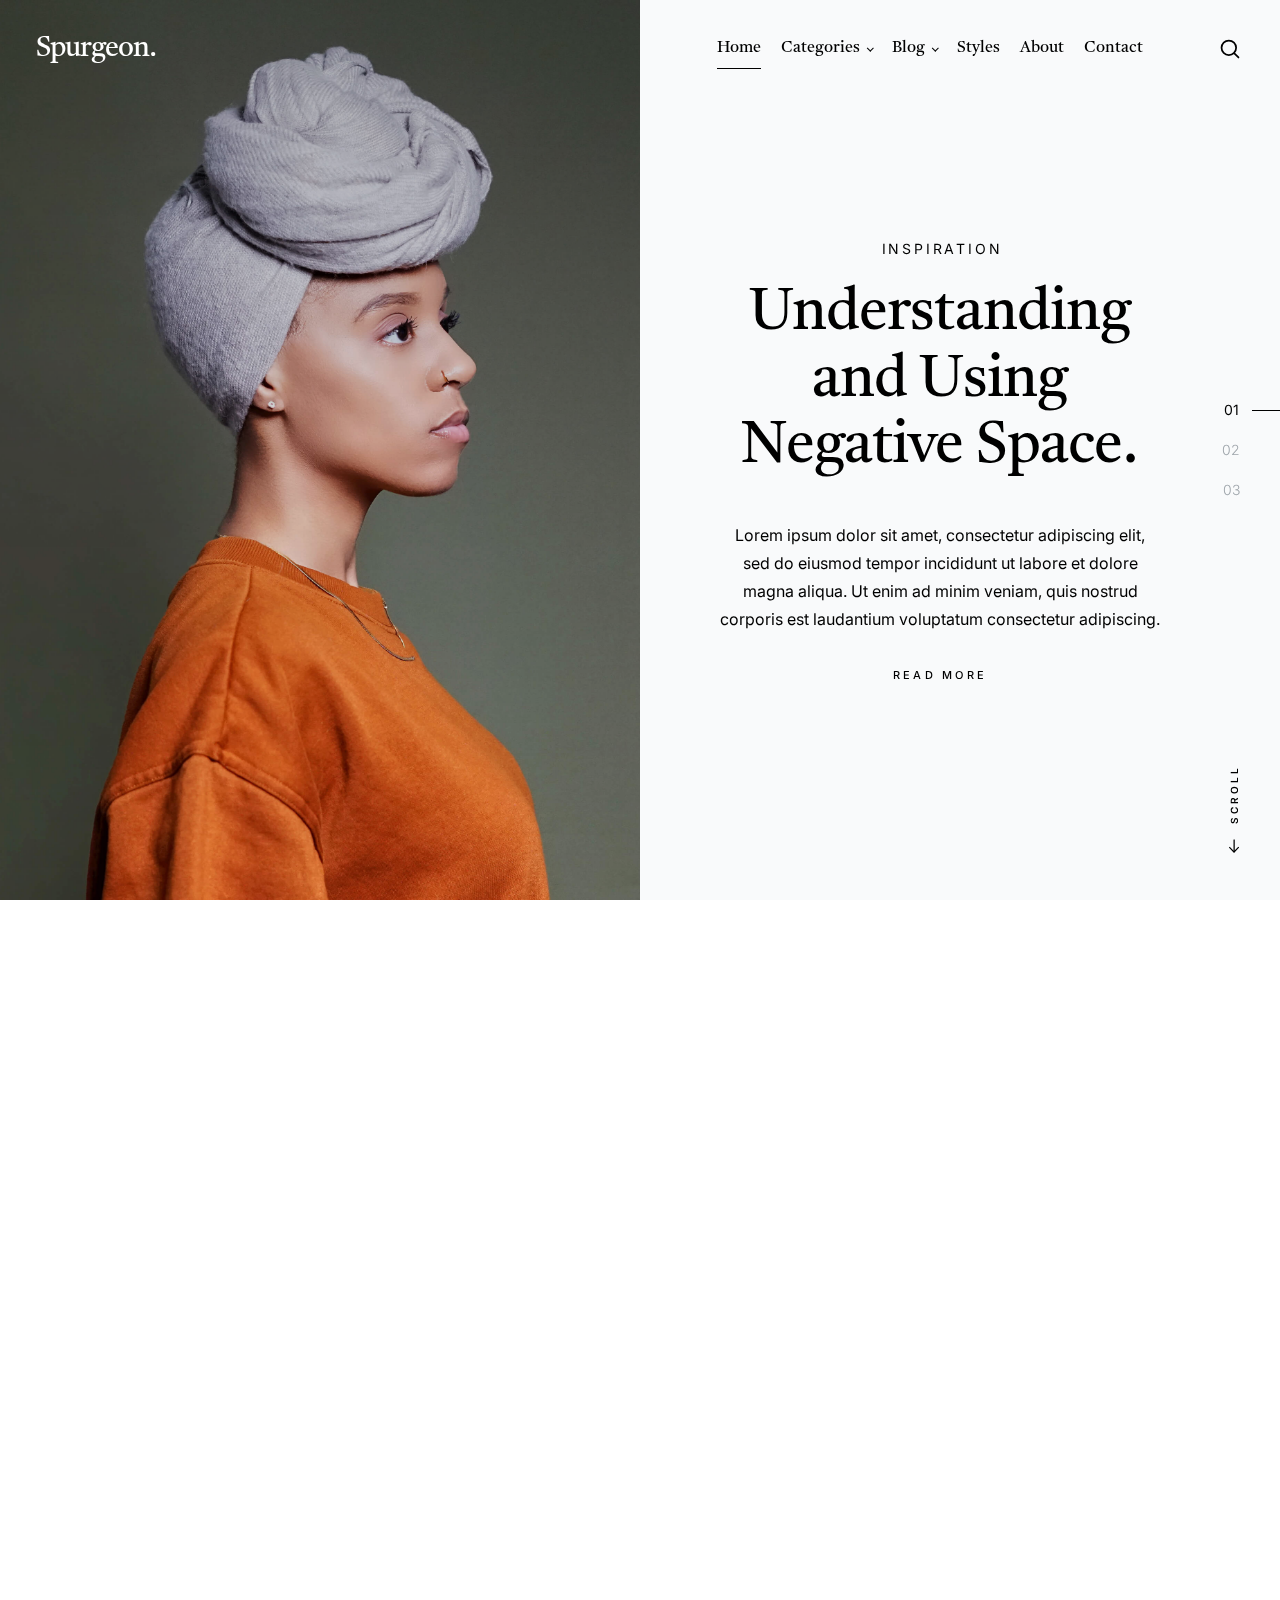
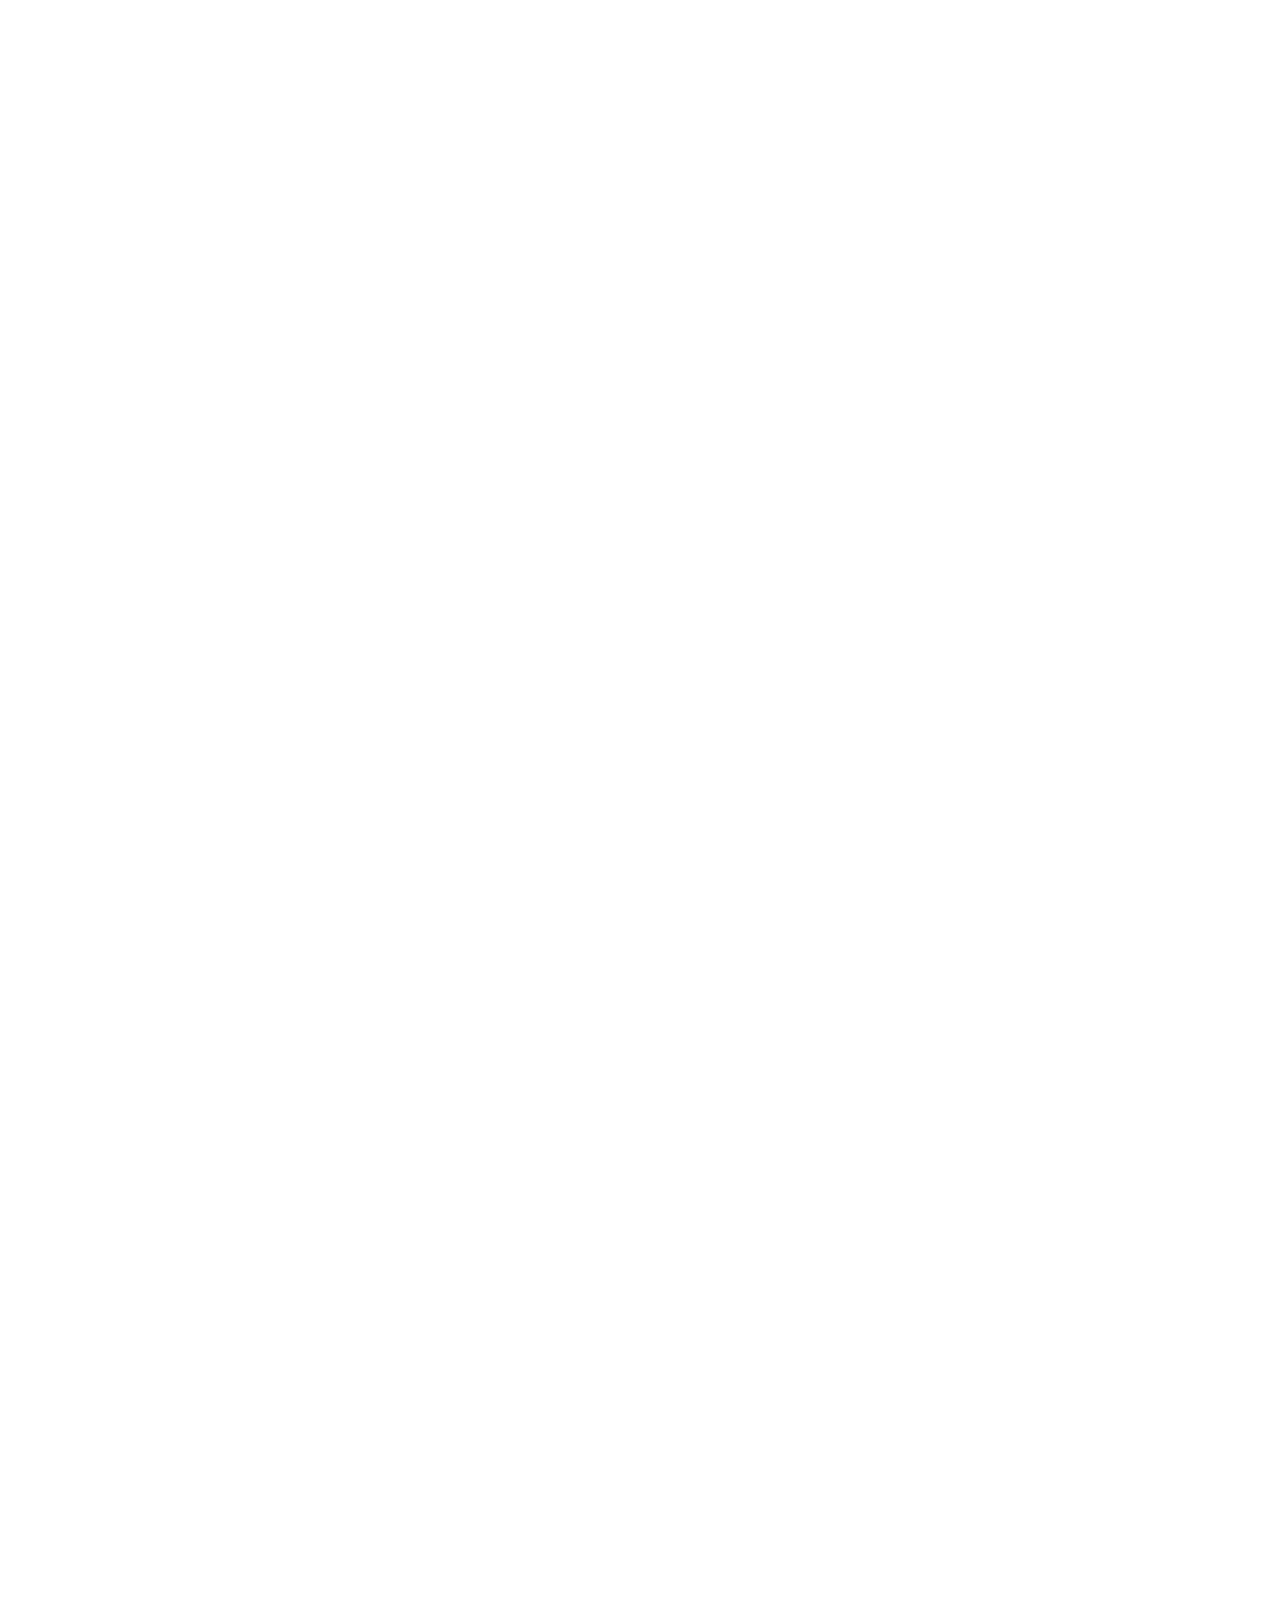
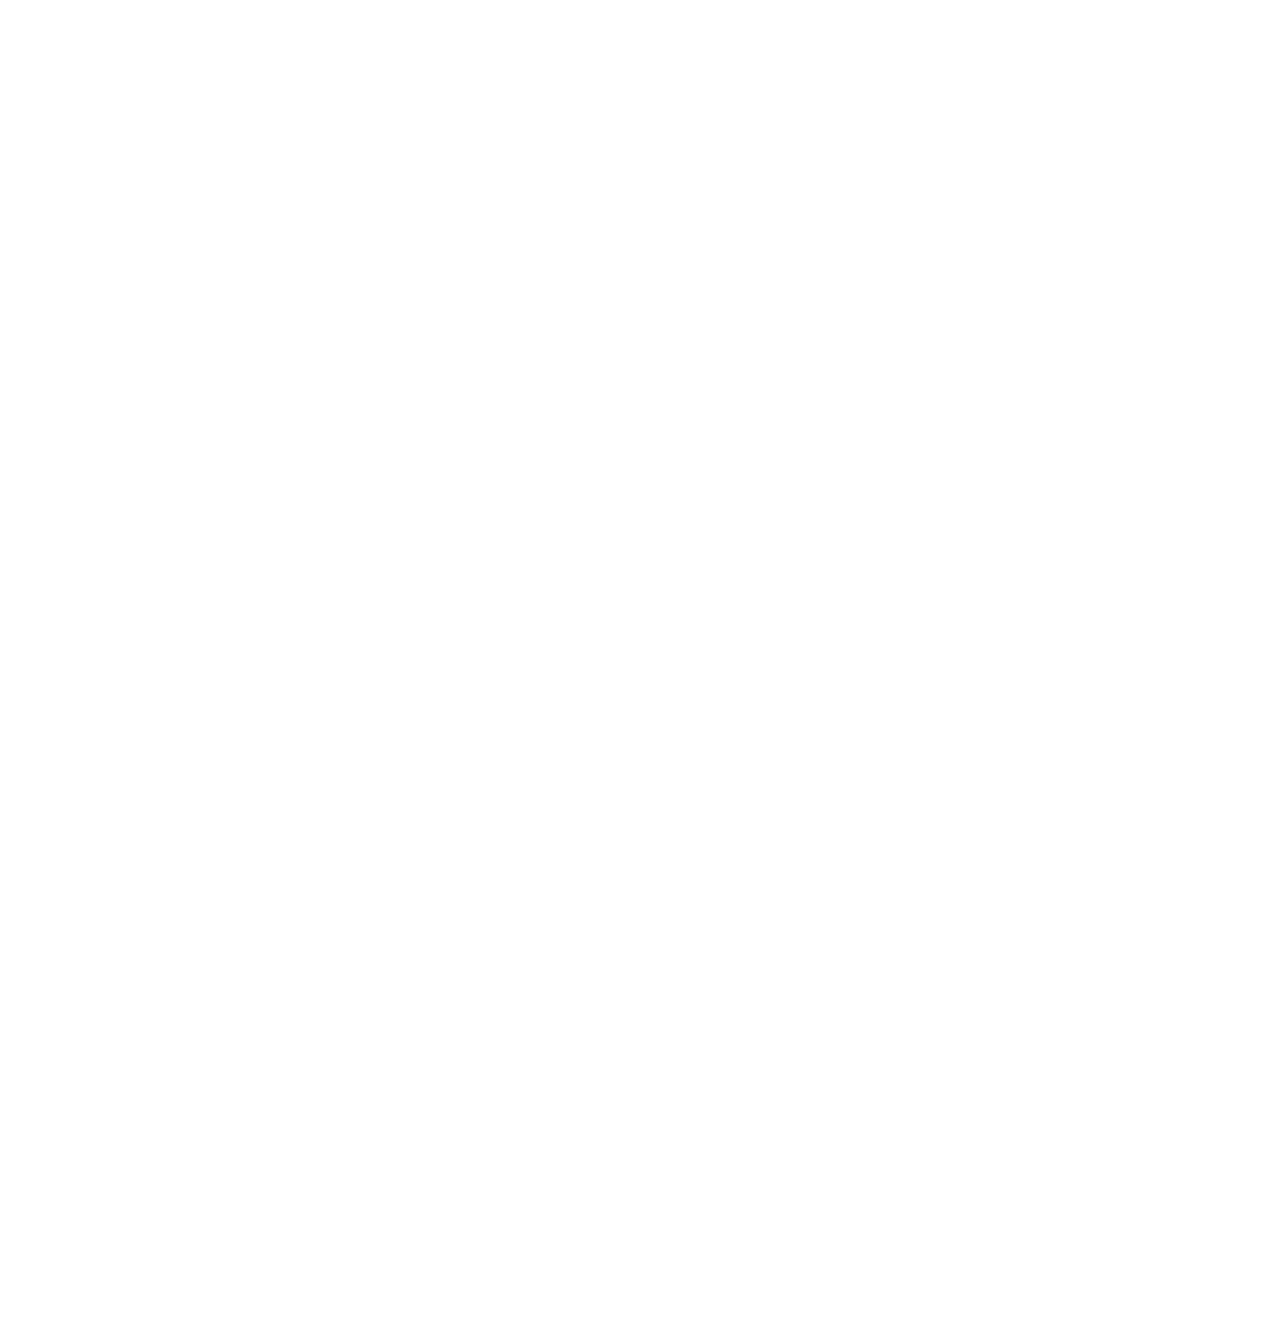
==== index.html @ 74d41854 "Add files via upload" ====
<!DOCTYPE html>
<html lang="en" class="no-js" >
<head>

    <!--- basic page needs
    ================================================== -->
    <meta charset="utf-8">
    <meta name="viewport" content="width=device-width, initial-scale=1">
    <title>Spurgeon</title>

    <script>
        document.documentElement.classList.remove('no-js');
        document.documentElement.classList.add('js');
    </script>

    <!-- CSS
    ================================================== -->
    <link rel="stylesheet" href="css/vendor.css">
    <link rel="stylesheet" href="css/styles.css">

    <!-- favicons
    ================================================== -->
    <link rel="apple-touch-icon" sizes="180x180" href="apple-touch-icon.png">
    <link rel="icon" type="image/png" sizes="32x32" href="favicon-32x32.png">
    <link rel="icon" type="image/png" sizes="16x16" href="favicon-16x16.png">
    <link rel="manifest" href="site.webmanifest">

</head>


<body id="top">


    <!-- preloader
    ================================================== -->
    <div id="preloader">
        <div id="loader" class="dots-fade">
            <div></div>
            <div></div>
            <div></div>
        </div>
    </div>


    <!-- page wrap
    ================================================== -->
    <div id="page" class="s-pagewrap ss-home">


        <!-- # site header 
        ================================================== -->
        <header id="masthead" class="s-header">

            <div class="s-header__branding">
                <p class="site-title">
                    <a href="index.html" rel="home">Spurgeon.</a>
                </p>
            </div>

            <div class="row s-header__navigation">

                <nav class="s-header__nav-wrap">
    
                    <h3 class="s-header__nav-heading">Navigate to</h3>
    
                    <ul class="s-header__nav">
                        <li class="current-menu-item"><a href="index.html" title="">Home</a></li>
                        <li class="has-children">
                            <a href="#0" title="" class="">Categories</a>
                            <ul class="sub-menu">
                                <li><a href="category.html">Design</a></li>
                                <li><a href="category.html">Lifestyle</a></li>
                                <li><a href="category.html">Inspiration</a></li>
                                <li><a href="category.html">Work</a></li>
                                <li><a href="category.html">Health</a></li>
                                <li><a href="category.html">Photography</a></li>
                            </ul>
                        </li>
                        <li class="has-children">
                            <a href="#0" title="" class="">Blog</a>
                            <ul class="sub-menu">
                                <li><a href="single-standard.html">Standard Post</a></li>
                                <li><a href="single-video.html">Video Post</a></li>
                                <li><a href="single-audio.html">Audio Post</a></li>
                            </ul>
                        </li>
                        <li><a href="styles.html" title="">Styles</a></li>
                        <li><a href="about.html" title="">About</a></li>
                        <li><a href="contact.html" title="">Contact</a></li>
                    </ul> <!-- end s-header__nav -->

                </nav> <!-- end s-header__nav-wrap -->
    
            </div> <!-- end s-header__navigation -->

            <div class="s-header__search">

                <div class="s-header__search-inner">
                    <div class="row">
    
                        <form role="search" method="get" class="s-header__search-form" action="#">
                            <label>
                                <span class="u-screen-reader-text">Search for:</span>
                                <input type="search" class="s-header__search-field" placeholder="Search for..." value="" name="s" title="Search for:" autocomplete="off">
                            </label>
                            <input type="submit" class="s-header__search-submit" value="Search"> 
                        </form>
    
                        <a href="#0" title="Close Search" class="s-header__search-close">Close</a>
    
                    </div> <!-- end row -->
                </div> <!-- s-header__search-inner -->
    
            </div> <!-- end s-header__search -->

            <a class="s-header__menu-toggle" href="#0"><span>Menu</span></a>
            <a class="s-header__search-trigger" href="#">
                <svg width="24" height="24" fill="none" viewBox="0 0 24 24">
                    <path stroke="currentColor" stroke-linecap="round" stroke-linejoin="round" stroke-width="1.5" d="M19.25 19.25L15.5 15.5M4.75 11C4.75 7.54822 7.54822 4.75 11 4.75C14.4518 4.75 17.25 7.54822 17.25 11C17.25 14.4518 14.4518 17.25 11 17.25C7.54822 17.25 4.75 14.4518 4.75 11Z"></path>
                </svg>
            </a>

        </header> <!-- end s-header -->


        <!-- # site-content
        ================================================== -->
        <section id="content" class="s-content">


            <!-- hero -->
            <div class="hero">

                <div class="hero__slider swiper-container">

                    <div class="swiper-wrapper">
                        <article class="hero__slide swiper-slide">
                            <div class="hero__entry-image" style="background-image: url('images/thumbs/featured/featured-01_2000.jpg');"></div>
                            <div class="hero__entry-text">
                                <div class="hero__entry-text-inner">
                                    <div class="hero__entry-meta">
                                        <span class="cat-links">
                                            <a href="category.html">Inspiration</a>
                                        </span>
                                    </div>
                                    <h2 class="hero__entry-title">
                                        <a href="single-standard.html">
                                            Understanding and Using Negative Space.
                                        </a>
                                    </h2>
                                    <p class="hero__entry-desc">
                                    Lorem ipsum dolor sit amet, consectetur adipiscing elit, sed do eiusmod tempor 
                                    incididunt ut labore et dolore magna aliqua. Ut enim ad minim veniam, quis 
                                    nostrud corporis est laudantium voluptatum consectetur adipiscing. 
                                    </p>
                                    <a class="hero__more-link" href="single-standard.html">Read More</a>
                                </div>
                            </div>
                        </article>
                        <article class="hero__slide swiper-slide">
                            <div class="hero__entry-image" style="background-image: url('images/thumbs/featured/featured-02_2000.jpg');"></div>
                            <div class="hero__entry-text">
                                <div class="hero__entry-text-inner">
                                    <div class="hero__entry-meta">
                                        <span class="cat-links">
                                            <a href="category.html">Health</a>
                                        </span>
                                    </div>
                                    <h2 class="hero__entry-title">
                                        <a href="single-standard.html">
                                            10 Reasons Why Being in Nature Is Good For You.
                                        </a>
                                    </h2>
                                    <p class="hero__entry-desc">
                                    Voluptas harum sequi rerum quasi quisquam. Est tenetur ut doloribus in aliquid animi nostrum. Tempora 
                                    quibusdam ad nulla. Quis autem possimus dolores est est fugiat saepe vel aut. Earum consequatur.
                                    </p>
                                    <a class="hero__more-link" href="single-standard.html">Read More</a>
                                </div>
                            </div>
                        </article>
                        <article class="hero__slide swiper-slide">
                            <div class="hero__entry-image" style="background-image: url('images/thumbs/featured/featured-03_2000.jpg');"></div>
                            <div class="hero__entry-text">
                                <div class="hero__entry-text-inner">
                                    <div class="hero__entry-meta">
                                        <span class="cat-links">
                                            <a href="category.html">Lifestyle</a>
                                        </span>
                                    </div>
                                    <h2 class="hero__entry-title">
                                        <a href="single-standard.html">
                                            Six Relaxation Techniques to Reduce Stress.
                                        </a>
                                    </h2>
                                    <p class="hero__entry-desc">
                                    Quasi consequatur quia excepturi ullam velit. Repellat velit vel occaecati neque perspiciatis quibusdam nulla. 
                                    Unde et earum. Nostrum nulla optio debitis odio modi. Quis autem possimus dolores est est fugiat saepe vel aut.
                                    </p>
                                    <a class="hero__more-link" href="single-standard.html">Read More</a>
                                </div>
                            </div>
                        </article>
                    </div> <!-- swiper-wrapper -->

                    <div class="swiper-pagination"></div>
    
                </div> <!-- end hero slider -->

                <a href="#bricks" class="hero__scroll-down smoothscroll">
                    <svg width="24" height="24" fill="none" viewBox="0 0 24 24">
                        <path stroke="currentColor" stroke-linecap="round" stroke-linejoin="round" stroke-width="1.5" d="M10.25 6.75L4.75 12L10.25 17.25"></path>
                        <path stroke="currentColor" stroke-linecap="round" stroke-linejoin="round" stroke-width="1.5" d="M19.25 12H5"></path>
                    </svg>
                    <span>Scroll</span>
                </a>

            </div> <!-- end hero -->


            <!--  masonry -->
            <div id="bricks" class="bricks">

                <div class="masonry">

                    <div class="bricks-wrapper" data-animate-block>

                        <div class="grid-sizer"></div>

                        <article class="brick entry" data-animate-el>
        
                            <div class="entry__thumb">
                                <a href="single-standard.html" class="thumb-link">
                                    <img src="images/thumbs/masonry/statue-600.jpg" 
                                        srcset="images/thumbs/masonry/statue-600.jpg 1x, images/thumbs/masonry/statue-1200.jpg 2x" alt="">
                                </a>
                            </div> <!-- end entry__thumb -->
        
                            <div class="entry__text">
                                <div class="entry__header">
                                    <div class="entry__meta">
                                        <span class="cat-links">
                                            <a href="#">Design</a>
                                        </span>
                                        <span class="byline">
                                            By:
                                            <a href="#0">Naruto Uzumaki</a>
                                        </span>
                                    </div>
                                    <h1 class="entry__title"><a href="single-standard.html">Just a Normal Simple Blog Post.</a></h1>
                                 </div>
                                <div class="entry__excerpt">
                                    <p>
                                    Lorem ipsum Sed eiusmod esse aliqua sed incididunt aliqua incididunt mollit id et sit proident dolor nulla 
                                    sed commodo est ad minim elit reprehenderit nisi officia aute incididunt velit sint in aliqua cillum in.
                                    </p>
                                </div>
                                <a class="entry__more-link" href="#0">Read More</a>
                            </div> <!-- end entry__text -->
                        
                        </article> <!-- end article -->

                        <article class="brick entry" data-animate-el>
        
                            <div class="entry__thumb">
                                <a href="single-standard.html" class="thumb-link">
                                    <img src="images/thumbs/masonry/beetle-600.jpg" 
                                        srcset="images/thumbs/masonry/beetle-600.jpg 1x, images/thumbs/masonry/beetle-1200.jpg 2x" alt="">
                                </a>
                            </div> <!-- end entry__thumb -->
        
                            <div class="entry__text">
                                <div class="entry__header">
                                    <div class="entry__meta">
                                        <span class="cat-links">
                                            <a href="#">Lifestyle</a>
                                        </span>
                                        <span class="post-date">
                                            By:
                                            <a href="#0">Sasuke Uchiha</a>
                                        </span>
                                    </div>
                                    <h1 class="entry__title"><a href="single-standard.html">Throwback To The Good Old Days.</a></h1>
                                </div>
                                <div class="entry__excerpt">
                                    <p>
                                    Ipsam odio corrupti et dolores odit aliquid quo. Dolore consectetur a sit modi quam debitis non omnis. Enim ullam 
                                    voluptatem ipsum soluta sed debitis nihil quasi. Et et et sit. Lorem ipsum Sed eiusmod esse aliqua sed incididunt.
                                    </p>
                                </div>
                                <a class="entry__more-link" href="#0">Read More</a>
                            </div> <!-- end entry__text -->
                        
                        </article> <!-- end article -->

                        <article class="brick entry" data-animate-el>
            
                            <div class="entry__thumb">
                                <a href="single-standard.html" class="thumb-link">
                                    <img src="images/thumbs/masonry/grayscale-600.jpg" 
                                        srcset="images/thumbs/masonry/grayscale-600.jpg 1x, images/thumbs/masonry/grayscale-1200.jpg 2x" alt="">
                                </a>
                            </div> <!-- end entry__thumb -->
            
                            <div class="entry__text">
                                <div class="entry__header">
                                    <div class="entry__meta">
                                        <span class="cat-links">
                                            <a href="#">Design</a>
                                        </span>
                                        <span class="byline">
                                            By:
                                            <a href="#0">Naruto Uzumaki</a>
                                        </span>
                                    </div>
                                    <h1 class="entry__title"><a href="single-standard.html">5  Grayscale Coloring Techniques.</a></h1>
                                </div>
                                <div class="entry__excerpt">
                                    <p>
                                    Quo saepe magni magnam expedita nobis. Rerum assumenda necessitatibus tempora dolorem. Harum animi tempora odio natus et 
                                    et perferendis possimus. Aut quo mollitia libero molestiae aut molestiae voluptate tempore. Eius voluptatem eligendi .
                                    </p>
                                </div>
                                <a class="entry__more-link" href="#0">Read More</a>
                            </div> <!-- end entry__text -->
                            
                        </article> <!-- end article -->

                        <article class="brick entry" data-animate-el>
            
                            <div class="entry__thumb">
                                <a href="single-standard.html" class="thumb-link">
                                    <img src="images/thumbs/masonry/woodcraft-600.jpg" 
                                        srcset="images/thumbs/masonry/woodcraft-600.jpg 1x, images/thumbs/masonry/woodcraft-1200.jpg 2x" alt="">
                                </a>
                            </div> <!-- end entry__thumb -->
            
                            <div class="entry__text">
                                <div class="entry__header">
                                    <div class="entry__meta">
                                        <span class="cat-links">
                                            <a href="#">Lifestyle</a>
                                        </span>
                                        <span class="byline">
                                            By:
                                            <a href="#0">Shikamaru Nara</a>
                                        </span>
                                    </div>
                                    <h1 class="entry__title"><a href="single-standard.html">What Minimalism Really Looks Like.</a></h1>
                                 </div>
                                <div class="entry__excerpt">
                                    <p>
                                    Lorem ipsum Sed eiusmod esse aliqua sed incididunt aliqua incididunt mollit id et sit proident dolor nulla sed commodo 
                                    est ad minim elit reprehenderit nisi officia aute incididunt velit sint in aliqua cillum in consequat consequat.
                                    </p>
                                </div>
                                <a class="entry__more-link" href="#0">Read More</a>
                            </div> <!-- end entry__text -->
            
                        </article> <!-- end entry -->
        
                        <article class="brick entry" data-animate-el>
        
                            <div class="entry__thumb">
                                <a href="single-standard.html" class="thumb-link">
                                    <img src="images/thumbs/masonry/tulips-600.jpg" 
                                        srcset="images/thumbs/masonry/tulips-600.jpg 1x, images/thumbs/masonry/tulips-1200.jpg 2x" alt="">
                                </a>
                            </div>  <!-- end entry__thumb -->
        
                            <div class="entry__text">
                                <div class="entry__header">
                                    <div class="entry__meta">
                                        <span class="cat-links">
                                            <a href="#">Health</a>
                                        </span>
                                        <span class="byline">
                                            By:
                                            <a href="#0">Kakashi Hatake</a>
                                        </span>
                                    </div>
                                    <h1 class="entry__title"><a href="single-standard.html">10 Interesting Facts About Caffeine.</a></h1>
                                </div>
                                <div class="entry__excerpt">
                                    <p>
                                    Consequatur amet voluptatem aliquid fuga. Consequatur tempora eos earum deleniti repellendus ducimus. Qui ipsum voluptas 
                                    sed et ad dignissimos explicabo maxime dolor. Rerum quia et. Suscipit similique et. Atque tenetur provident. Excepturi 
                                    autem unde.
                                    </p>
                                </div>
                                <a class="entry__more-link" href="#0">Read More</a>
                            </div> <!-- end entry__text -->
                        
                        </article> <!-- end article -->

                        

                        <article class="brick entry" data-animate-el>
        
                            <div class="entry__thumb">
                                <a href="single-standard.html" class="thumb-link">
                                    <img src="images/thumbs/masonry/red-and-blue-600.jpg" 
                                        srcset="images/thumbs/masonry/red-and-blue-600.jpg 1x, images/thumbs/masonry/red-and-blue-1200.jpg 2x" alt="">
                                </a>
                            </div> <!-- end entry__thumb -->
        
                            <div class="entry__text">
                                <div class="entry__header">
                                    <div class="entry__meta">
                                        <span class="cat-links">
                                            <a href="#">Work</a> 
                                            <a href="#">Design</a>
                                        </span>
                                        <span class="byline">
                                            By:
                                            <a href="#0">Shikamaru Nara</a>
                                        </span>
                                    </div>
                                    <h1 class="entry__title"><a href="single-standard.html">Red and Blue Photo Effects.</a></h1>
                                </div>
                                <div class="entry__excerpt">
                                    <p>
                                    Lorem ipsum Sed eiusmod esse aliqua sed incididunt aliqua incididunt mollit id et sit proident dolor nulla sed commodo 
                                    est ad minim elit reprehenderit nisi officia aute incididunt velit sint in aliqua cillum in consequat consequat in
                                    culpa in anim.
                                    </p>
                                </div>
                                <a class="entry__more-link" href="#0">Read More</a>
                            </div> <!-- end entry__text -->
                        
                        </article> <!-- end article -->
        
                        <article class="brick entry" data-animate-el>
                
                            <div class="entry__thumb">
                                <a href="single-standard.html" class="thumb-link">
                                    <img src="images/thumbs/masonry/white-lamp-600.jpg" 
                                        srcset="images/thumbs/masonry/white-lamp-600.jpg 1x, images/thumbs/masonry/white-lamp-1200.jpg 2x" alt="">
                                </a>
                            </div> <!-- end entry__thumb -->
                
                            <div class="entry__text">
                                <div class="entry__header">
                                    <div class="entry__meta">
                                        <span class="cat-links">
                                            <a href="#">Lifestyle</a>
                                            <a href="#">Work</a>
                                        </span>
                                        <span class="byline">
                                            By:
                                            <a href="#0">Naruto Uzumaki</a>
                                        </span>
                                    </div>
                                    <h1 class="entry__title"><a href="single-standard.html">10 Practical Ways to Be Minimalist.</a></h1>
                                </div>
                                <div class="entry__excerpt">
                                    <p>
                                    Ratione qui voluptas reprehenderit facilis soluta ut nam. Distinctio cum excepturi et. Aperiam blanditiis voluptatem.
                                    A esse sunt nesciunt voluptate. Architecto voluptas id rerum placeat nostrum et optio. Placeat occaecati voluptas.
                                    </p>
                                </div>
                                <a class="entry__more-link" href="#0">Read More</a>
                            </div> <!-- end entry__text -->
                                
                        </article> <!-- end article -->
        
                        <article class="brick entry" data-animate-el>
        
                            <div class="entry__thumb">
                                <a href="single-standard.html" class="thumb-link">
                                    <img src="images/thumbs/masonry/books-600.jpg" 
                                        srcset="images/thumbs/masonry/books-600.jpg 1x, images/thumbs/masonry/books-1200.jpg 2x" alt="">
                                </a>
                            </div> <!-- end entry__thumb -->
        
                            <div class="entry__text">
                                <div class="entry__header">
                                    <div class="entry__meta">
                                        <span class="cat-links">
                                            <a href="#">Health</a>
                                            <a href="#">Lifestyle</a>
                                        </span>
                                        <span class="byline">
                                            By:
                                            <a href="#0">Sakura Haruno</a>
                                        </span>
                                    </div>
                                    <h1 class="entry__title"><a href="single-standard.html">What Does Reading Do to Your Brain?</a></h1>
                                </div>
                                <div class="entry__excerpt">
                                    <p>
                                    Lorem ipsum Sed eiusmod esse aliqua sed incididunt aliqua incididunt mollit id et sit proident dolor nulla sed 
                                    commodo est ad minim elit reprehenderit nisi officia aute incididunt velit sint in aliqua cillum in consequat.
                                    </p>
                                </div>
                                <a class="entry__more-link" href="#0">Read More</a>
                            </div> <!-- end entry__text -->
                        
                        </article> <!-- end article -->
        
                        <article class="brick entry" data-animate-el>
        
                            <div class="entry__thumb">
                                <a href="single-standard.html" class="thumb-link">
                                    <img src="images/thumbs/masonry/lamp-600.jpg" 
                                        srcset="images/thumbs/masonry/lamp-600.jpg 1x, images/thumbs/masonry/lamp-1200.jpg 2x" alt="">
                                </a>
                            </div> <!-- end entry__thumb -->
        
                            <div class="entry__text">
                                <div class="entry__header">
                                    <div class="entry__meta">
                                        <span class="cat-links">
                                            <a href="#">Design</a>
                                            <a href="#">Photography</a>
                                        </span>
                                        <span class="byline">
                                            By:
                                            <a href="#0">Shikamaru Narra</a>
                                        </span>
                                    </div>
                                    <h1 class="entry__title"><a href="single-standard.html">Symmetry In Modern Design.</a></h1>
                                </div>
                                <div class="entry__excerpt">
                                    <p>
                                    Praesentium vel similique laboriosam repudiandae mollitia error. Inventore numquam occaecati omnis beatae fugiat. 
                                    Porro sed numquam doloribus dolores exercitationem recusandae culpa. Sint vel vel quia quis. Non velit eum ea 
                                    tempora quas sapiente.
                                    </p>
                                </div>
                                <a class="entry__more-link" href="#0">Read More</a>
                            </div> <!-- end entry__text -->
                        
                        </article> <!-- end article -->

                        <article class="brick entry" data-animate-el>
        
                            <div class="entry__thumb">
                                <a href="single-standard.html" class="thumb-link">
                                    <img src="images/thumbs/masonry/clock-600.jpg" 
                                        srcset="images/thumbs/masonry/clock-600.jpg 1x, images/thumbs/masonry/clock-1200.jpg 2x" alt="">
                                </a>
                            </div> <!-- end entry__thumb -->
        
                            <div class="entry__text">
                                <div class="entry__header">
                                    <div class="entry__meta">
                                        <span class="cat-links">
                                            <a href="#">Lifestyle</a>
                                            <a href="#">Work</a>
                                        </span>
                                        <span class="byline">
                                            By:
                                            <a href="#0">Sasuke Uchiha</a>
                                        </span>
                                    </div>
                                    <h1 class="entry__title"><a href="single-standard.html">10 Tips for Managing Time Effectively.</a></h1>
                                </div>
                                <div class="entry__excerpt">
                                    <p>
                                    Lorem ipsum Sed eiusmod esse aliqua sed incididunt aliqua incididunt mollit id et sit proident dolor nulla 
                                    sed commodo est ad minim elit reprehenderit nisi officia aute incididunt velit sint in aliqua cillum in anim.
                                    </p>
                                </div>
                                <a class="entry__more-link" href="#0">Read More</a>
                            </div> <!-- end entry__text -->
                        
                        </article> <!-- end article -->

                        

                        <article class="brick entry" data-animate-el>
        
                            <div class="entry__thumb">
                                <a href="single-standard.html" class="thumb-link">
                                    <img src="images/thumbs/masonry/phone-and-keyboard-600.jpg" 
                                        srcset="images/thumbs/masonry/phone-and-keyboard-600.jpg 1x, images/thumbs/masonry/phone-and-keyboard-1200.jpg 2x" alt="">
                                </a>
                            </div> <!-- end entry__thumb -->
        
                            <div class="entry__text">
                                <div class="entry__header">
                                    <div class="entry__meta">
                                        <span class="cat-links">
                                            <a href="#">Dreamhost</a>
                                        </span>
                                        <span class="byline">
                                            By:
                                            <a href="#0">StyleShout</a>
                                        </span>
                                    </div>
                                    <h1 class="entry__title"><a href="#">Need Web Hosting for Your Websites?</a></h1>
                                </div>
                                <div class="entry__excerpt">
                                    <p>
                                    Need hosting? We would highly recommend DreamHost.
                                    Enjoy 100% in-house support, guaranteed performance and uptime, 1-click installs, and a super-intuitive control 
                                    panel to make managing your websites and projects easy.
                                    </p>
                                </div>
                                <a class="entry__more-link" href="#">Learn More</a>
                            </div> <!-- end entry__text -->
                        
                        </article> <!-- end article -->

                        <article class="brick entry" data-animate-el>
        
                            <div class="entry__thumb">
                                <a href="single-standard.html" class="thumb-link">
                                    <img src="images/thumbs/masonry/wheel-600.jpg" 
                                        srcset="images/thumbs/masonry/wheel-600.jpg 1x, images/thumbs/masonry/wheel-1200.jpg 2x" alt="">
                                </a>
                            </div> <!-- end entry__thumb -->
        
                            <div class="entry__text">
                                <div class="entry__header">
                                    <div class="entry__meta">
                                        <span class="cat-links">
                                            <a href="#">Photography</a> 
                                        </span>
                                        <span class="byline">
                                            By:
                                            <a href="#0">Naruto Uzumaki</a>
                                        </span>
                                    </div>
                                    <h1 class="entry__title"><a href="single-standard.html">Black And White Photography Tips.</a></h1>
                                </div>
                                <div class="entry__excerpt">
                                    <p>
                                    Voluptatem maiores aut delectus accusamus et explicabo et. Enim sunt quo odio sit. Hic consequatur et quia voluptas saepe. 
                                    Vel nostrum incidunt ab eum distinctio recusandae. Labore dolore consequatur occaecati iste ex consectetur et perferendis.
                                    </p>
                                </div>
                                <a class="entry__more-link" href="#0">Read More</a>
                            </div> <!-- end entry__text -->
                        
                        </article> <!-- end article -->

                    </div> <!-- end bricks-wrapper -->

                </div> <!-- end masonry-->

            </div> <!-- end bricks -->

        </section> <!-- end s-content -->

    <!-- Java Script
    ================================================== -->
    <script src="js/plugins.js"></script>
    <script src="js/main.js"></script>

</body>
</html>
---- css/vendor.css ----
/* ===================================================================
 * Spurgeon Third-party Stylesheets
 * Template Ver. 1.0.0
 * 08-16-2021
 * -------------------------------------------------------------------
 *
 * TOC:
 * # PrismJS
 * # Swiper 
 *
 * ------------------------------------------------------------------- */


/* ===================================================================
 * # PrismJS 1.20.0
 *   https://prismjs.com/download.html#themes=prism-okaidia&languages=markup+css+clike+javascript+markup-templating+php 
 *   
 *   okaidia theme for JavaScript, CSS and HTML
 *   Loosely based on Monokai textmate theme by http://www.monokai.nl/
 *   @author ocodia
 * ------------------------------------------------------------------- */
code[class*="language-"],
pre[class*="language-"] {
    color           : #f8f8f2;
    background      : none;
    text-shadow     : 0 1px rgba(0, 0, 0, 0.3);
    font-family     : var(--font-mono);
    font-size       : calc(var(--text-size) * 0.9444);
    text-align      : left;
    white-space     : pre;
    word-spacing    : normal;
    word-break      : normal;
    word-wrap       : normal;
    line-height     : var(--vspace-1);
    -moz-tab-size   : 4;
    -o-tab-size     : 4;
    tab-size        : 4;
    -webkit-hyphens : none;
    -moz-hyphens    : none;
    -ms-hyphens     : none;
    hyphens         : none;
}

/* Code blocks */
pre[class*="language-"] {
    padding  : var(--vspace-0_5) 0 var(--vspace-1);
    margin   : var(--vspace-1) 0;
    overflow : auto;
}

:not(pre)>code[class*="language-"],
pre[class*="language-"] {
    background : #272822;
}

/* Inline code */
:not(pre)>code[class*="language-"] {
    padding     : .1em;
    white-space : normal;
}

.token.comment,
.token.prolog,
.token.doctype,
.token.cdata {
    color : slategray;
}

.token.punctuation {
    color : #f8f8f2;
}

.token.namespace {
    opacity : .7;
}

.token.property,
.token.tag,
.token.constant,
.token.symbol,
.token.deleted {
    color : #f92672;
}

.token.boolean,
.token.number {
    color : #ae81ff;
}

.token.selector,
.token.attr-name,
.token.string,
.token.char,
.token.builtin,
.token.inserted {
    color : #a6e22e;
}

.token.operator,
.token.entity,
.token.url,
.language-css .token.string,
.style .token.string,
.token.variable {
    color : #f8f8f2;
}

.token.atrule,
.token.attr-value,
.token.function,
.token.class-name {
    color : #e6db74;
}

.token.keyword {
    color : #66d9ef;
}

.token.regex,
.token.important {
    color : #fd971f;
}

.token.important,
.token.bold {
    font-weight : bold;
}

.token.italic {
    font-style : italic;
}

.token.entity {
    cursor : help;
}


/* ===================================================================
 * # Swiper 6.4.5
 *   Most modern mobile touch slider and framework with hardware accelerated transitions
 *   https://swiperjs.com
 *
 *   Copyright 2014-2020 Vladimir Kharlampidi
 *
 *   Released under the MIT License
 *
 *   Released on: December 18, 2020
 * ------------------------------------------------------------------- */
@font-face {
    font-family : "swiper-icons";
    src         : url("data:application/font-woff;charset=utf-8;base64, [base64]//wADZ2x5ZgAAAywAAADMAAAD2MHtryVoZWFkAAABbAAAADAAAAA2E2+eoWhoZWEAAAGcAAAAHwAAACQC9gDzaG10eAAAAigAAAAZAAAArgJkABFsb2NhAAAC0AAAAFoAAABaFQAUGG1heHAAAAG8AAAAHwAAACAAcABAbmFtZQAAA/gAAAE5AAACXvFdBwlwb3N0AAAFNAAAAGIAAACE5s74hXjaY2BkYGAAYpf5Hu/j+W2+MnAzMYDAzaX6QjD6/4//Bxj5GA8AuRwMYGkAPywL13jaY2BkYGA88P8Agx4j+/8fQDYfA1AEBWgDAIB2BOoAeNpjYGRgYNBh4GdgYgABEMnIABJzYNADCQAACWgAsQB42mNgYfzCOIGBlYGB0YcxjYGBwR1Kf2WQZGhhYGBiYGVmgAFGBiQQkOaawtDAoMBQxXjg/wEGPcYDDA4wNUA2CCgwsAAAO4EL6gAAeNpj2M0gyAACqxgGNWBkZ2D4/wMA+xkDdgAAAHjaY2BgYGaAYBkGRgYQiAHyGMF8FgYHIM3DwMHABGQrMOgyWDLEM1T9/w8UBfEMgLzE////P/5//f/V/xv+r4eaAAeMbAxwIUYmIMHEgKYAYjUcsDAwsLKxc3BycfPw8jEQA/[base64]/uznmfPFBNODM2K7MTQ45YEAZqGP81AmGGcF3iPqOop0r1SPTaTbVkfUe4HXj97wYE+yNwWYxwWu4v1ugWHgo3S1XdZEVqWM7ET0cfnLGxWfkgR42o2PvWrDMBSFj/IHLaF0zKjRgdiVMwScNRAoWUoH78Y2icB/yIY09An6AH2Bdu/UB+yxopYshQiEvnvu0dURgDt8QeC8PDw7Fpji3fEA4z/PEJ6YOB5hKh4dj3EvXhxPqH/SKUY3rJ7srZ4FZnh1PMAtPhwP6fl2PMJMPDgeQ4rY8YT6Gzao0eAEA409DuggmTnFnOcSCiEiLMgxCiTI6Cq5DZUd3Qmp10vO0LaLTd2cjN4fOumlc7lUYbSQcZFkutRG7g6JKZKy0RmdLY680CDnEJ+UMkpFFe1RN7nxdVpXrC4aTtnaurOnYercZg2YVmLN/d/gczfEimrE/fs/bOuq29Zmn8tloORaXgZgGa78yO9/cnXm2BpaGvq25Dv9S4E9+5SIc9PqupJKhYFSSl47+Qcr1mYNAAAAeNptw0cKwkAAAMDZJA8Q7OUJvkLsPfZ6zFVERPy8qHh2YER+3i/BP83vIBLLySsoKimrqKqpa2hp6+jq6RsYGhmbmJqZSy0sraxtbO3sHRydnEMU4uR6yx7JJXveP7WrDycAAAAAAAH//wACeNpjYGRgYOABYhkgZgJCZgZNBkYGLQZtIJsFLMYAAAw3ALgAeNolizEKgDAQBCchRbC2sFER0YD6qVQiBCv/H9ezGI6Z5XBAw8CBK/m5iQQVauVbXLnOrMZv2oLdKFa8Pjuru2hJzGabmOSLzNMzvutpB3N42mNgZGBg4GKQYzBhYMxJLMlj4GBgAYow/P/PAJJhLM6sSoWKfWCAAwDAjgbRAAB42mNgYGBkAIIbCZo5IPrmUn0hGA0AO8EFTQAA") format("woff");
    font-weight : 400;
    font-style  : normal;
}

:root {
    --swiper-theme-color : #007aff;
}

.swiper-container {
    margin-left  : auto;
    margin-right : auto;
    position     : relative;
    overflow     : hidden;
    list-style   : none;
    padding      : 0;
    /* Fix of Webkit flickering */
    z-index      : 1;
}

.swiper-container-vertical>.swiper-wrapper {
    flex-direction : column;
}

.swiper-wrapper {
    position            : relative;
    width               : 100%;
    height              : 100%;
    z-index             : 1;
    display             : flex;
    transition-property : transform;
    box-sizing          : content-box;
}

.swiper-container-android .swiper-slide,
.swiper-wrapper {
    transform : translate3d(0px, 0, 0);
}

.swiper-container-multirow>.swiper-wrapper {
    flex-wrap : wrap;
}

.swiper-container-multirow-column>.swiper-wrapper {
    flex-wrap      : wrap;
    flex-direction : column;
}

.swiper-container-free-mode>.swiper-wrapper {
    transition-timing-function : ease-out;
    margin                     : 0 auto;
}

.swiper-slide {
    flex-shrink         : 0;
    width               : 100%;
    height              : 100%;
    position            : relative;
    transition-property : transform;
}

.swiper-slide-invisible-blank {
    visibility : hidden;
}

/* Auto Height */
.swiper-container-autoheight,
.swiper-container-autoheight .swiper-slide {
    height : auto;
}

.swiper-container-autoheight .swiper-wrapper {
    align-items         : flex-start;
    transition-property : transform, height;
}

/* 3D Effects */
.swiper-container-3d {
    perspective : 1200px;
}

.swiper-container-3d .swiper-wrapper,
.swiper-container-3d .swiper-slide,
.swiper-container-3d .swiper-slide-shadow-left,
.swiper-container-3d .swiper-slide-shadow-right,
.swiper-container-3d .swiper-slide-shadow-top,
.swiper-container-3d .swiper-slide-shadow-bottom,
.swiper-container-3d .swiper-cube-shadow {
    transform-style : preserve-3d;
}

.swiper-container-3d .swiper-slide-shadow-left,
.swiper-container-3d .swiper-slide-shadow-right,
.swiper-container-3d .swiper-slide-shadow-top,
.swiper-container-3d .swiper-slide-shadow-bottom {
    position       : absolute;
    left           : 0;
    top            : 0;
    width          : 100%;
    height         : 100%;
    pointer-events : none;
    z-index        : 10;
}

.swiper-container-3d .swiper-slide-shadow-left {
    background-image : linear-gradient(to left, rgba(0, 0, 0, 0.5), rgba(0, 0, 0, 0));
}

.swiper-container-3d .swiper-slide-shadow-right {
    background-image : linear-gradient(to right, rgba(0, 0, 0, 0.5), rgba(0, 0, 0, 0));
}

.swiper-container-3d .swiper-slide-shadow-top {
    background-image : linear-gradient(to top, rgba(0, 0, 0, 0.5), rgba(0, 0, 0, 0));
}

.swiper-container-3d .swiper-slide-shadow-bottom {
    background-image : linear-gradient(to bottom, rgba(0, 0, 0, 0.5), rgba(0, 0, 0, 0));
}

/* CSS Mode */
.swiper-container-css-mode>.swiper-wrapper {
    overflow           : auto;
    scrollbar-width    : none;
    /* For Firefox */
    -ms-overflow-style : none;
    /* For Internet Explorer and Edge */
}

.swiper-container-css-mode>.swiper-wrapper::-webkit-scrollbar {
    display : none;
}

.swiper-container-css-mode>.swiper-wrapper>.swiper-slide {
    scroll-snap-align : start start;
}

.swiper-container-horizontal.swiper-container-css-mode>.swiper-wrapper {
    scroll-snap-type : x mandatory;
}

.swiper-container-vertical.swiper-container-css-mode>.swiper-wrapper {
    scroll-snap-type : y mandatory;
}

:root {
    --swiper-navigation-size   : 44px;
    /*
    --swiper-navigation-color  : var(--swiper-theme-color);
    */
}

.swiper-button-prev,
.swiper-button-next {
    position        : absolute;
    top             : 50%;
    width           : calc(var(--swiper-navigation-size) / 44 * 27);
    height          : var(--swiper-navigation-size);
    margin-top      : calc(-1 * var(--swiper-navigation-size) / 2);
    z-index         : 10;
    cursor          : pointer;
    display         : flex;
    align-items     : center;
    justify-content : center;
    color           : var(--swiper-navigation-color, var(--swiper-theme-color));
}

.swiper-button-prev.swiper-button-disabled,
.swiper-button-next.swiper-button-disabled {
    opacity        : 0.35;
    cursor         : auto;
    pointer-events : none;
}

.swiper-button-prev:after,
.swiper-button-next:after {
    font-family    : swiper-icons;
    font-size      : var(--swiper-navigation-size);
    text-transform : none !important;
    letter-spacing : 0;
    text-transform : none;
    font-variant   : initial;
    line-height    : 1;
}

.swiper-button-prev,
.swiper-container-rtl .swiper-button-next {
    left  : 10px;
    right : auto;
}

.swiper-button-prev:after,
.swiper-container-rtl .swiper-button-next:after {
    content : "prev";
}

.swiper-button-next,
.swiper-container-rtl .swiper-button-prev {
    right : 10px;
    left  : auto;
}

.swiper-button-next:after,
.swiper-container-rtl .swiper-button-prev:after {
    content : "next";
}

.swiper-button-prev.swiper-button-white,
.swiper-button-next.swiper-button-white {
    --swiper-navigation-color : #ffffff;
}

.swiper-button-prev.swiper-button-black,
.swiper-button-next.swiper-button-black {
    --swiper-navigation-color : #000000;
}

.swiper-button-lock {
    display : none;
}

:root {
    /*
    --swiper-pagination-color: var(--swiper-theme-color);
    */
}

.swiper-pagination {
    position   : absolute;
    text-align : center;
    transition : 300ms opacity;
    transform  : translate3d(0, 0, 0);
    z-index    : 10;
}

.swiper-pagination.swiper-pagination-hidden {
    opacity : 0;
}

/* Common Styles */
.swiper-pagination-fraction,
.swiper-pagination-custom,
.swiper-container-horizontal>.swiper-pagination-bullets {
    bottom : 10px;
    left   : 0;
    width  : 100%;
}

/* Bullets */
.swiper-pagination-bullets-dynamic {
    overflow  : hidden;
    font-size : 0;
}

.swiper-pagination-bullets-dynamic .swiper-pagination-bullet {
    transform : scale(0.33);
    position  : relative;
}

.swiper-pagination-bullets-dynamic .swiper-pagination-bullet-active {
    transform : scale(1);
}

.swiper-pagination-bullets-dynamic .swiper-pagination-bullet-active-main {
    transform : scale(1);
}

.swiper-pagination-bullets-dynamic .swiper-pagination-bullet-active-prev {
    transform : scale(0.66);
}

.swiper-pagination-bullets-dynamic .swiper-pagination-bullet-active-prev-prev {
    transform : scale(0.33);
}

.swiper-pagination-bullets-dynamic .swiper-pagination-bullet-active-next {
    transform : scale(0.66);
}

.swiper-pagination-bullets-dynamic .swiper-pagination-bullet-active-next-next {
    transform : scale(0.33);
}

.swiper-pagination-bullet {
    width         : 8px;
    height        : 8px;
    display       : inline-block;
    border-radius : 100%;
    background    : #000;
    opacity       : 0.2;
}

button.swiper-pagination-bullet {
    border             : none;
    margin             : 0;
    padding            : 0;
    box-shadow         : none;
    -webkit-appearance : none;
    -moz-appearance    : none;
    appearance         : none;
}

.swiper-pagination-clickable .swiper-pagination-bullet {
    cursor : pointer;
}

.swiper-pagination-bullet-active {
    opacity    : 1;
    background : var(--swiper-pagination-color, var(--swiper-theme-color));
}

.swiper-container-vertical>.swiper-pagination-bullets {
    right     : 10px;
    top       : 50%;
    transform : translate3d(0px, -50%, 0);
}

.swiper-container-vertical>.swiper-pagination-bullets .swiper-pagination-bullet {
    margin  : 6px 0;
    display : block;
}

.swiper-container-vertical>.swiper-pagination-bullets.swiper-pagination-bullets-dynamic {
    top       : 50%;
    transform : translateY(-50%);
    width     : 8px;
}

.swiper-container-vertical>.swiper-pagination-bullets.swiper-pagination-bullets-dynamic .swiper-pagination-bullet {
    display    : inline-block;
    transition : 200ms transform, 200ms top;
}

.swiper-container-horizontal>.swiper-pagination-bullets .swiper-pagination-bullet {
    margin : 0 4px;
}

.swiper-container-horizontal>.swiper-pagination-bullets.swiper-pagination-bullets-dynamic {
    left        : 50%;
    transform   : translateX(-50%);
    white-space : nowrap;
}

.swiper-container-horizontal>.swiper-pagination-bullets.swiper-pagination-bullets-dynamic .swiper-pagination-bullet {
    transition : 200ms transform, 200ms left;
}

.swiper-container-horizontal.swiper-container-rtl>.swiper-pagination-bullets-dynamic .swiper-pagination-bullet {
    transition : 200ms transform, 200ms right;
}

/* Progress */
.swiper-pagination-progressbar {
    background : rgba(0, 0, 0, 0.25);
    position   : absolute;
}

.swiper-pagination-progressbar .swiper-pagination-progressbar-fill {
    background       : var(--swiper-pagination-color, var(--swiper-theme-color));
    position         : absolute;
    left             : 0;
    top              : 0;
    width            : 100%;
    height           : 100%;
    transform        : scale(0);
    transform-origin : left top;
}

.swiper-container-rtl .swiper-pagination-progressbar .swiper-pagination-progressbar-fill {
    transform-origin : right top;
}

.swiper-container-horizontal>.swiper-pagination-progressbar,
.swiper-container-vertical>.swiper-pagination-progressbar.swiper-pagination-progressbar-opposite {
    width  : 100%;
    height : 4px;
    left   : 0;
    top    : 0;
}

.swiper-container-vertical>.swiper-pagination-progressbar,
.swiper-container-horizontal>.swiper-pagination-progressbar.swiper-pagination-progressbar-opposite {
    width  : 4px;
    height : 100%;
    left   : 0;
    top    : 0;
}

.swiper-pagination-white {
    --swiper-pagination-color : #ffffff;
}

.swiper-pagination-black {
    --swiper-pagination-color : #000000;
}

.swiper-pagination-lock {
    display : none;
}

/* Scrollbar */
.swiper-scrollbar {
    border-radius    : 10px;
    position         : relative;
    -ms-touch-action : none;
    background       : rgba(0, 0, 0, 0.1);
}

.swiper-container-horizontal>.swiper-scrollbar {
    position : absolute;
    left     : 1%;
    bottom   : 3px;
    z-index  : 50;
    height   : 5px;
    width    : 98%;
}

.swiper-container-vertical>.swiper-scrollbar {
    position : absolute;
    right    : 3px;
    top      : 1%;
    z-index  : 50;
    width    : 5px;
    height   : 98%;
}

.swiper-scrollbar-drag {
    height        : 100%;
    width         : 100%;
    position      : relative;
    background    : rgba(0, 0, 0, 0.5);
    border-radius : 10px;
    left          : 0;
    top           : 0;
}

.swiper-scrollbar-cursor-drag {
    cursor : move;
}

.swiper-scrollbar-lock {
    display : none;
}

.swiper-zoom-container {
    width           : 100%;
    height          : 100%;
    display         : flex;
    justify-content : center;
    align-items     : center;
    text-align      : center;
}

.swiper-zoom-container>img,
.swiper-zoom-container>svg,
.swiper-zoom-container>canvas {
    max-width  : 100%;
    max-height : 100%;
    object-fit : contain;
}

.swiper-slide-zoomed {
    cursor : move;
}

/* Preloader */
:root {
    /*
    --swiper-preloader-color: var(--swiper-theme-color);
    */
}

.swiper-lazy-preloader {
    width            : 42px;
    height           : 42px;
    position         : absolute;
    left             : 50%;
    top              : 50%;
    margin-left      : -21px;
    margin-top       : -21px;
    z-index          : 10;
    transform-origin : 50%;
    animation        : swiper-preloader-spin 1s infinite linear;
    box-sizing       : border-box;
    border           : 4px solid var(--swiper-preloader-color, var(--swiper-theme-color));
    border-radius    : 50%;
    border-top-color : transparent;
}

.swiper-lazy-preloader-white {
    --swiper-preloader-color : #fff;
}

.swiper-lazy-preloader-black {
    --swiper-preloader-color : #000;
}

@keyframes swiper-preloader-spin {
    100% {
        transform : rotate(360deg);
    }
}

/* a11y */
.swiper-container .swiper-notification {
    position       : absolute;
    left           : 0;
    top            : 0;
    pointer-events : none;
    opacity        : 0;
    z-index        : -1000;
}

.swiper-container-fade.swiper-container-free-mode .swiper-slide {
    transition-timing-function : ease-out;
}

.swiper-container-fade .swiper-slide {
    pointer-events      : none;
    transition-property : opacity;
}

.swiper-container-fade .swiper-slide .swiper-slide {
    pointer-events : none;
}

.swiper-container-fade .swiper-slide-active,
.swiper-container-fade .swiper-slide-active .swiper-slide-active {
    pointer-events : auto;
}

.swiper-container-cube {
    overflow : visible;
}

.swiper-container-cube .swiper-slide {
    pointer-events              : none;
    -webkit-backface-visibility : hidden;
    backface-visibility         : hidden;
    z-index                     : 1;
    visibility                  : hidden;
    transform-origin            : 0 0;
    width                       : 100%;
    height                      : 100%;
}

.swiper-container-cube .swiper-slide .swiper-slide {
    pointer-events : none;
}

.swiper-container-cube.swiper-container-rtl .swiper-slide {
    transform-origin : 100% 0;
}

.swiper-container-cube .swiper-slide-active,
.swiper-container-cube .swiper-slide-active .swiper-slide-active {
    pointer-events : auto;
}

.swiper-container-cube .swiper-slide-active,
.swiper-container-cube .swiper-slide-next,
.swiper-container-cube .swiper-slide-prev,
.swiper-container-cube .swiper-slide-next+.swiper-slide {
    pointer-events : auto;
    visibility     : visible;
}

.swiper-container-cube .swiper-slide-shadow-top,
.swiper-container-cube .swiper-slide-shadow-bottom,
.swiper-container-cube .swiper-slide-shadow-left,
.swiper-container-cube .swiper-slide-shadow-right {
    z-index                     : 0;
    -webkit-backface-visibility : hidden;
    backface-visibility         : hidden;
}

.swiper-container-cube .swiper-cube-shadow {
    position       : absolute;
    left           : 0;
    bottom         : 0px;
    width          : 100%;
    height         : 100%;
    background     : #000;
    opacity        : 0.6;
    -webkit-filter : blur(50px);
    filter         : blur(50px);
    z-index        : 0;
}

.swiper-container-flip {
    overflow : visible;
}

.swiper-container-flip .swiper-slide {
    pointer-events              : none;
    -webkit-backface-visibility : hidden;
    backface-visibility         : hidden;
    z-index                     : 1;
}

.swiper-container-flip .swiper-slide .swiper-slide {
    pointer-events : none;
}

.swiper-container-flip .swiper-slide-active,
.swiper-container-flip .swiper-slide-active .swiper-slide-active {
    pointer-events : auto;
}

.swiper-container-flip .swiper-slide-shadow-top,
.swiper-container-flip .swiper-slide-shadow-bottom,
.swiper-container-flip .swiper-slide-shadow-left,
.swiper-container-flip .swiper-slide-shadow-right {
    z-index                     : 0;
    -webkit-backface-visibility : hidden;
    backface-visibility         : hidden;
}
---- css/styles.css ----
/* =================================================================== 
 * Spurgeon Main Stylesheet
 * Template Ver. 1.0.0
 * 08-15-2021
 * ------------------------------------------------------------------
 *
 * TOC:
 * # SETTINGS
 *      ## fonts
 *      ## colors
 *      ## spacing and typescale
 *      ## grid variables
 * # NORMALIZE
 * # BASE SETUP
 * # GRID
 *      ## large screen devices 
 *      ## medium screen devices 
 *      ## tablet devices 
 *      ## mobile devices 
 *      ## small screen devices 
 *      ## additional column stackpoints 
 * # UTILITY CLASSES
 * # TYPOGRAPHY 
 *      ## base type styles
 *      ## additional typography & helper classes
 *      ## lists
 *      ## spacing
 * # PRELOADER 
 *      ## page loaded
 * # FORM 
 *      ## style placeholder text
 *      ## change autocomplete styles in Chrome
 * # BUTTONS
 * # TABLE
 * # COMPONENTS
 *      ## pagination 
 *      ## alert box 
 *      ## skillbars 
 *      ## stats tabs
 * # PROJECT-WIDE SHARED STYLES
 *      ## fade in up effect
 *      ## media classes
 *      ## swiper overrides
 *      ## bricks masonry 
 *      ## masonry entries 
 * # PAGE WRAP
 * # SITE HEADER
 *      ## branding
 *      ## main navigation
 *      ## mobile menu toggle
 *      ## header-search
 *      ## close button for search 
 *      ## search triggers
 * # HERO
 *      ## hero slider
 *      ## hero scroll down
 *      ## slide transitions
 * # SITE CONTENT
 *      ## pageheader
 * # FOOTER
 *      ## subscription form
 *      ## footer social
 *      ## copyright
 *      ## go top
 * # BLOG STYLES 
 *      ## blog comments 
 *
 * ------------------------------------------------------------------ */


/* ===================================================================
 * # SETTINGS
 *
 *
 * ------------------------------------------------------------------- */

/* ------------------------------------------------------------------- 
 * ## fonts 
 * ------------------------------------------------------------------- */
@import url("https://fonts.googleapis.com/css2?family=Castoro:ital@0;1&family=Inter:wght@300;400;500;600;700&display=swap");

:root {
    --font-1    : "Inter", sans-serif;
    --font-2    : "Castoro", serif;

    /* monospace
    */
    --font-mono : Consolas, "Andale Mono", Courier, "Courier New", monospace;
}

/* ------------------------------------------------------------------- 
 * ## colors
 * ------------------------------------------------------------------- */
:root {

    /* color-1(#04776F)
     * color-2(#DD614A)
     */
    --color-1                      : hsla(176, 93%, 24%, 1);
    --color-2                      : hsla(9, 68%, 58%, 1);

    /* theme color variations
     */
    --color-1-lighter              : hsla(176, 93%, 44%, 1);
    --color-1-light                : hsla(176, 93%, 34%, 1);
    --color-1-dark                 : hsla(176, 93%, 14%, 1);
    --color-1-darker               : hsla(176, 93%, 8%, 1);
    --color-2-lighter              : hsla(9, 68%, 78%, 1);
    --color-2-light                : hsla(9, 68%, 68%, 1);
    --color-2-dark                 : hsla(9, 68%, 48%, 1);
    --color-2-darker               : hsla(9, 68%, 38%, 1);

    /* feedback colors
     * color-error(#ffd1d2), color-success(#c8e675), 
     * color-info(#d7ecfb), color-notice(#fff099)
     */
    --color-error                  : hsla(359, 100%, 91%, 1);
    --color-success                : hsla(76, 69%, 68%, 1);
    --color-info                   : hsla(205, 82%, 91%, 1);
    --color-notice                 : hsla(51, 100%, 80%, 1);
    --color-error-content          : hsla(359, 50%, 50%, 1);
    --color-success-content        : hsla(76, 29%, 28%, 1);
    --color-info-content           : hsla(205, 32%, 31%, 1);
    --color-notice-content         : hsla(51, 30%, 30%, 1);

    /* shades 
     * generated using 
     * Tint & Shade Generator 
     * (https://maketintsandshades.com/)
     */
    --color-black                  : #000000;
    --color-gray-19                : #141415;
    --color-gray-18                : #27292a;
    --color-gray-17                : #3b3d40;
    --color-gray-16                : #4f5255;
    --color-gray-15                : #63676a;
    --color-gray-14                : #767b7f;
    --color-gray-13                : #8a9094;
    --color-gray-12                : #9ea4aa;
    --color-gray-11                : #b1b9bf;
    --color-gray-10                : #c5cdd4;
    --color-gray-9                 : #cbd2d8;
    --color-gray-8                 : #d1d7dd;
    --color-gray-7                 : #d6dce1;
    --color-gray-6                 : #dce1e5;
    --color-gray-5                 : #e2e6ea;
    --color-gray-4                 : #e8ebee;
    --color-gray-3                 : #eef0f2;
    --color-gray-2                 : #f3f5f6;
    --color-gray-1                 : #f9fafb;
    --color-white                  : #ffffff;

    /* text
     */
    --color-text                   : var(--color-black);
    --color-text-dark              : var(--color-black);
    --color-text-light             : var(--color-gray-15);
    --color-placeholder            : var(--color-gray-13);

    /* buttons
     */
    --color-btn                    : var(--color-gray-5);
    --color-btn-text               : var(--color-black);
    --color-btn-hover              : var(--color-gray-7);
    --color-btn-hover-text         : var(--color-black);
    --color-btn-primary            : var(--color-black);
    --color-btn-primary-text       : var(--color-white);
    --color-btn-primary-hover      : var(--color-1);
    --color-btn-primary-hover-text : var(--color-white);
    --color-btn-stroke             : var(--color-black);
    --color-btn-stroke-text        : var(--color-black);
    --color-btn-stroke-hover       : var(--color-black);
    --color-btn-stroke-hover-text  : var(--color-white);

    /* preloader
     */
    --color-preloader-bg           : white;
    --color-loader                 : black;
    --color-loader-light           : rgba(0, 0, 0, 0.1);

    /* others
     */
    --color-body                   : white;
    --color-border                 : rgba(0, 0, 0, .08);
    --border-radius                : 3px;
}

/* ------------------------------------------------------------------- 
 * ## spacing and typescale
 * ------------------------------------------------------------------- */
:root {

    /* spacing
     * base font size: 18px 
     * vertical space unit : 32px
     */
    --base-size        : 62.5%;
    --multiplier       : 1;
    --base-font-size   : calc(1.8rem * var(--multiplier));
    --space            : calc(3.2rem * var(--multiplier));

    /* vertical spacing 
     */
    --vspace-0_125     : calc(0.125 * var(--space));
    --vspace-0_25      : calc(0.25 * var(--space));
    --vspace-0_375     : calc(0.375 * var(--space));
    --vspace-0_5       : calc(0.5 * var(--space));
    --vspace-0_625     : calc(0.625 * var(--space));
    --vspace-0_75      : calc(0.75 * var(--space));
    --vspace-0_875     : calc(0.875 * var(--space));
    --vspace-1         : calc(var(--space));
    --vspace-1_25      : calc(1.25 * var(--space));
    --vspace-1_5       : calc(1.5 * var(--space));
    --vspace-1_75      : calc(1.75 * var(--space));
    --vspace-2         : calc(2 * var(--space));
    --vspace-2_5       : calc(2.5 * var(--space));
    --vspace-3         : calc(3 * var(--space));
    --vspace-3_5       : calc(3.5 * var(--space));
    --vspace-4         : calc(4 * var(--space));
    --vspace-4_5       : calc(4.5 * var(--space));
    --vspace-5         : calc(5 * var(--space));

    /* type scale
     * ratio 1         :2 | base: 18px
     * -------------------------------------------------------
     *
     * --text-display-3 = (77.40px)
     * --text-display-2 = (64.50px)
     * --text-display-1 = (53.75px)
     * --text-xxxl      = (44.79px)
     * --text-xxl       = (37.32px)
     * --text-xl        = (31.10px)
     * --text-lg        = (25.92px)
     * --text-md        = (21.60px)
     * --text-size      = (18.00px) BASE
     * --text-sm        = (15.00px)
     * --text-xs        = (12.50px)
     *
     * ---------------------------------------------------------
     */
    --text-scale-ratio : 1.2;
    --text-size        : var(--base-font-size);
    --text-xs          : calc((var(--text-size) / var(--text-scale-ratio)) / var(--text-scale-ratio));
    --text-sm          : calc(var(--text-xs) * var(--text-scale-ratio));
    --text-md          : calc(var(--text-sm) * var(--text-scale-ratio) * var(--text-scale-ratio));
    --text-lg          : calc(var(--text-md) * var(--text-scale-ratio));
    --text-xl          : calc(var(--text-lg) * var(--text-scale-ratio));
    --text-xxl         : calc(var(--text-xl) * var(--text-scale-ratio));
    --text-xxxl        : calc(var(--text-xxl) * var(--text-scale-ratio));
    --text-display-1   : calc(var(--text-xxxl) * var(--text-scale-ratio));
    --text-display-2   : calc(var(--text-display-1) * var(--text-scale-ratio));
    --text-display-3   : calc(var(--text-display-2) * var(--text-scale-ratio));

    /* default button height
     */
    --vspace-btn       : var(--vspace-2);
}

/* on mobile devices below 600px, change the value of '--multiplier' 
 * to adjust the values of base font size and vertical space unit.
 */
@media screen and (max-width: 600px) {
    :root {
        --multiplier : .9375;
    }
}

/* ------------------------------------------------------------------- 
 * ## grid variables
 * ------------------------------------------------------------------- */
:root {

    /* widths for rows and containers
     */
    --width-full     : 100%;
    --width-max      : 1200px;
    --width-wide     : 1400px;
    --width-wider    : 1600px;
    --width-widest   : 1800px;
    --width-narrow   : 1000px;
    --width-narrower : 800px;
    --width-grid-max : var(--width-max);

    /* gutter
     */
    --gutter         : 2rem;
}

/* on medium screen devices
 */
@media screen and (max-width: 1200px) {
    :root {
        --gutter : 1.8rem;
    }
}

/* on mobile devices
 */
@media screen and (max-width: 600px) {
    :root {
        --gutter : 1rem;
    }
}


/* ====================================================================
 * # NORMALIZE
 *
 *
 * --------------------------------------------------------------------
 * normalize.css v8.0.1 | MIT License |
 * github.com/necolas/normalize.css
 * -------------------------------------------------------------------- */
html {
    line-height              : 1.15;
    -webkit-text-size-adjust : 100%;
}

body {
    margin : 0;
}

main {
    display : block;
}

h1 {
    font-size : 2em;
    margin    : 0.67em 0;
}

hr {
    box-sizing : content-box;
    height     : 0;
    overflow   : visible;
}

pre {
    font-family : monospace, monospace;
    font-size   : 1em;
}

a {
    background-color : transparent;
}

abbr[title] {
    border-bottom   : none;
    text-decoration : underline;
    text-decoration : underline dotted;
}

b,
strong {
    font-weight : bolder;
}

code,
kbd,
samp {
    font-family : monospace, monospace;
    font-size   : 1em;
}

small {
    font-size : 80%;
}

sub,
sup {
    font-size      : 75%;
    line-height    : 0;
    position       : relative;
    vertical-align : baseline;
}

sub {
    bottom : -0.25em;
}

sup {
    top : -0.5em;
}

img {
    border-style : none;
}

button,
input,
optgroup,
select,
textarea {
    font-family : inherit;
    font-size   : 100%;
    line-height : 1.15;
    margin      : 0;
}

button,
input {
    overflow : visible;
}

button,
select {
    text-transform : none;
}

button,
[type="button"],
[type="reset"],
[type="submit"] {
    -webkit-appearance : button;
}

button::-moz-focus-inner,
[type="button"]::-moz-focus-inner,
[type="reset"]::-moz-focus-inner,
[type="submit"]::-moz-focus-inner {
    border-style : none;
    padding      : 0;
}

button:-moz-focusring,
[type="button"]:-moz-focusring,
[type="reset"]:-moz-focusring,
[type="submit"]:-moz-focusring {
    outline : 1px dotted ButtonText;
}

fieldset {
    padding : 0.35em 0.75em 0.625em;
}

legend {
    box-sizing  : border-box;
    color       : inherit;
    display     : table;
    max-width   : 100%;
    padding     : 0;
    white-space : normal;
}

progress {
    vertical-align : baseline;
}

textarea {
    overflow : auto;
}

[type="checkbox"],
[type="radio"] {
    box-sizing : border-box;
    padding    : 0;
}

[type="number"]::-webkit-inner-spin-button,
[type="number"]::-webkit-outer-spin-button {
    height : auto;
}

[type="search"] {
    -webkit-appearance : textfield;
    outline-offset     : -2px;
}

[type="search"]::-webkit-search-decoration {
    -webkit-appearance : none;
}

::-webkit-file-upload-button {
    -webkit-appearance : button;
    font               : inherit;
}

details {
    display : block;
}

summary {
    display : list-item;
}

template {
    display : none;
}

[hidden] {
    display : none;
}


/* ===================================================================
 * # BASE SETUP
 *
 *
 * ------------------------------------------------------------------- */
html {
    font-size  : var(--base-size);
    box-sizing : border-box;
}

*,
*::before,
*::after {
    box-sizing : inherit;
}

html,
body {
    height : 100%;
}

body {
    background-color            : var(--color-body);
    -webkit-overflow-scrolling  : touch;
    -webkit-text-size-adjust    : 100%;
    -webkit-tap-highlight-color : rgba(0, 0, 0, 0);
    -webkit-font-smoothing      : antialiased;
    -moz-osx-font-smoothing     : grayscale;
}

p {
    font-size      : inherit;
    text-rendering : optimizeLegibility;
}

a {
    text-decoration : none;
}

svg,
img,
video {
    max-width : 100%;
    height    : auto;
}

pre {
    overflow : auto;
}

div,
dl,
dt,
dd,
ul,
ol,
li,
h1,
h2,
h3,
h4,
h5,
h6,
pre,
form,
p,
blockquote,
th,
td {
    margin  : 0;
    padding : 0;
}

input[type="email"],
input[type="number"],
input[type="search"],
input[type="text"],
input[type="tel"],
input[type="url"],
input[type="password"],
textarea {
    -webkit-appearance : none;
    -moz-appearance    : none;
    appearance         : none;
}


/* ===================================================================
 * # GRID v4.0.0
 *
 *
 *   -----------------------------------------------------------------
 * - Grid breakpoints are based on MAXIMUM WIDTH media queries, 
 *   meaning they apply to that one breakpoint and ALL THOSE BELOW IT.
 * - Grid columns without a specified width will automatically layout 
 *   as equal width columns.
 *
 * - BLOCK GRID columns(columns inside BLOCK GRID containers) are 
 *   equally-sized columns define at parent/row level. 
 *   A BLOCK GRID container's class attribute value begins with "block-".
 *
 * ------------------------------------------------------------------- */

/* row 
 */
.row {
    width     : 92%;
    max-width : var(--width-grid-max);
    margin    : 0 auto;
    display   : flex;
    flex-flow : row wrap;
}

.row .row {
    width        : auto;
    max-width    : none;
    margin-left  : calc(var(--gutter) * -1);
    margin-right : calc(var(--gutter) * -1);
}

/* column
 */
.column {
    display : block;
    flex    : 1 1 0%;
    padding : 0 var(--gutter);
}

.collapse>.column,
.column.collapse {
    padding : 0;
}

/* row utility classes
 */
.row.row-wrap {
    flex-wrap : wrap;
}

.row.row-nowrap {
    flex-wrap : nowrap;
}

.row.row-y-top {
    align-items : flex-start;
}

.row.row-y-bottom {
    align-items : flex-end;
}

.row.row-y-center {
    align-items : center;
}

.row.row-stretch {
    align-items : stretch;
}

.row.row-baseline {
    align-items : baseline;
}

.row.row-x-left {
    justify-content : flex-start;
}

.row.row-x-right {
    justify-content : flex-end;
}

.row.row-x-center {
    justify-content : center;
}

/* --------------------------------------------------------------------
 * ## large screen devices 
 * -------------------------------------------------------------------- */
.lg-1 {
    flex  : none;
    width : 8.33333%;
}

.lg-2 {
    flex  : none;
    width : 16.66667%;
}

.lg-3 {
    flex  : none;
    width : 25%;
}

.lg-4 {
    flex  : none;
    width : 33.33333%;
}

.lg-5 {
    flex  : none;
    width : 41.66667%;
}

.lg-6 {
    flex  : none;
    width : 50%;
}

.lg-7 {
    flex  : none;
    width : 58.33333%;
}

.lg-8 {
    flex  : none;
    width : 66.66667%;
}

.lg-9 {
    flex  : none;
    width : 75%;
}

.lg-10 {
    flex  : none;
    width : 83.33333%;
}

.lg-11 {
    flex  : none;
    width : 91.66667%;
}

.lg-12 {
    flex  : none;
    width : 100%;
}

.block-lg-one-eight>.column {
    flex  : none;
    width : 12.5%;
}

.block-lg-one-sixth>.column {
    flex  : none;
    width : 16.66667%;
}

.block-lg-one-fifth>.column {
    flex  : none;
    width : 20%;
}

.block-lg-one-fourth>.column {
    flex  : none;
    width : 25%;
}

.block-lg-one-third>.column {
    flex  : none;
    width : 33.33333%;
}

.block-lg-one-half>.column {
    flex  : none;
    width : 50%;
}

.block-lg-whole>.column {
    flex  : none;
    width : 100%;
}

/* --------------------------------------------------------------------
 * ## medium screen devices 
 * -------------------------------------------------------------------- */
@media screen and (max-width: 1200px) {
    .md-1 {
        flex  : none;
        width : 8.33333%;
    }

    .md-2 {
        flex  : none;
        width : 16.66667%;
    }

    .md-3 {
        flex  : none;
        width : 25%;
    }

    .md-4 {
        flex  : none;
        width : 33.33333%;
    }

    .md-5 {
        flex  : none;
        width : 41.66667%;
    }

    .md-6 {
        flex  : none;
        width : 50%;
    }

    .md-7 {
        flex  : none;
        width : 58.33333%;
    }

    .md-8 {
        flex  : none;
        width : 66.66667%;
    }

    .md-9 {
        flex  : none;
        width : 75%;
    }

    .md-10 {
        flex  : none;
        width : 83.33333%;
    }

    .md-11 {
        flex  : none;
        width : 91.66667%;
    }

    .md-12 {
        flex  : none;
        width : 100%;
    }

    .block-md-one-eight>.column {
        flex  : none;
        width : 12.5%;
    }

    .block-md-one-sixth>.column {
        flex  : none;
        width : 16.66667%;
    }

    .block-md-one-fifth>.column {
        flex  : none;
        width : 20%;
    }

    .block-md-one-fourth>.column {
        flex  : none;
        width : 25%;
    }

    .block-md-one-third>.column {
        flex  : none;
        width : 33.33333%;
    }

    .block-md-one-half>.column {
        flex  : none;
        width : 50%;
    }

    .block-md-whole>.column {
        flex  : none;
        width : 100%;
    }

    .hide-on-md {
        display : none;
    }
}

/* --------------------------------------------------------------------
 * ## tablet devices 
 * -------------------------------------------------------------------- */
@media screen and (max-width: 800px) {
    .tab-1 {
        flex  : none;
        width : 8.33333%;
    }

    .tab-2 {
        flex  : none;
        width : 16.66667%;
    }

    .tab-3 {
        flex  : none;
        width : 25%;
    }

    .tab-4 {
        flex  : none;
        width : 33.33333%;
    }

    .tab-5 {
        flex  : none;
        width : 41.66667%;
    }

    .tab-6 {
        flex  : none;
        width : 50%;
    }

    .tab-7 {
        flex  : none;
        width : 58.33333%;
    }

    .tab-8 {
        flex  : none;
        width : 66.66667%;
    }

    .tab-9 {
        flex  : none;
        width : 75%;
    }

    .tab-10 {
        flex  : none;
        width : 83.33333%;
    }

    .tab-11 {
        flex  : none;
        width : 91.66667%;
    }

    .tab-12 {
        flex  : none;
        width : 100%;
    }

    .block-tab-one-eight>.column {
        flex  : none;
        width : 12.5%;
    }

    .block-tab-one-sixth>.column {
        flex  : none;
        width : 16.66667%;
    }

    .block-tab-one-fifth>.column {
        flex  : none;
        width : 20%;
    }

    .block-tab-one-fourth>.column {
        flex  : none;
        width : 25%;
    }

    .block-tab-one-third>.column {
        flex  : none;
        width : 33.33333%;
    }

    .block-tab-one-half>.column {
        flex  : none;
        width : 50%;
    }

    .block-tab-whole>.column {
        flex  : none;
        width : 100%;
    }

    .hide-on-tab {
        display : none;
    }
}

/* --------------------------------------------------------------------
 * ## mobile devices 
 * -------------------------------------------------------------------- */
@media screen and (max-width: 600px) {
    .row {
        width         : 100%;
        padding-left  : 6vw;
        padding-right : 6vw;
    }

    .row .row {
        padding-left  : 0;
        padding-right : 0;
    }

    .mob-1 {
        flex  : none;
        width : 8.33333%;
    }

    .mob-2 {
        flex  : none;
        width : 16.66667%;
    }

    .mob-3 {
        flex  : none;
        width : 25%;
    }

    .mob-4 {
        flex  : none;
        width : 33.33333%;
    }

    .mob-5 {
        flex  : none;
        width : 41.66667%;
    }

    .mob-6 {
        flex  : none;
        width : 50%;
    }

    .mob-7 {
        flex  : none;
        width : 58.33333%;
    }

    .mob-8 {
        flex  : none;
        width : 66.66667%;
    }

    .mob-9 {
        flex  : none;
        width : 75%;
    }

    .mob-10 {
        flex  : none;
        width : 83.33333%;
    }

    .mob-11 {
        flex  : none;
        width : 91.66667%;
    }

    .mob-12 {
        flex  : none;
        width : 100%;
    }

    .block-mob-one-eight>.column {
        flex  : none;
        width : 12.5%;
    }

    .block-mob-one-sixth>.column {
        flex  : none;
        width : 16.66667%;
    }

    .block-mob-one-fifth>.column {
        flex  : none;
        width : 20%;
    }

    .block-mob-one-fourth>.column {
        flex  : none;
        width : 25%;
    }

    .block-mob-one-third>.column {
        flex  : none;
        width : 33.33333%;
    }

    .block-mob-one-half>.column {
        flex  : none;
        width : 50%;
    }

    .block-mob-whole>.column {
        flex  : none;
        width : 100%;
    }

    .hide-on-mob {
        display : none;
    }
}

/* --------------------------------------------------------------------
 * ## small screen devices 
 * --------------------------------------------------------------------*/

/* stack columns on small screen devices
 */
@media screen and (max-width: 400px) {
    .row .row {
        margin-left  : 0;
        margin-right : 0;
    }

    .block-stack>.column,
    .column {
        flex         : none;
        width        : 100%;
        margin-left  : 0;
        margin-right : 0;
        padding      : 0;
    }

    .hide-on-sm {
        display : none;
    }
}

/* --------------------------------------------------------------------
 * ## additional column stackpoints 
 * -------------------------------------------------------------------- */
@media screen and (max-width: 1000px) {

    .stack-on-1000,
    .block-stack-on-1000>.column {
        flex         : none;
        width        : 100%;
        margin-left  : 0;
        margin-right : 0;
    }
}

@media screen and (max-width: 700px) {

    .stack-on-700,
    .block-stack-on-700>.column {
        flex         : none;
        width        : 100%;
        margin-left  : 0;
        margin-right : 0;
    }
}

@media screen and (max-width: 550px) {

    .stack-on-550,
    .block-stack-on-550>.column {
        flex         : none;
        width        : 100%;
        margin-left  : 0;
        margin-right : 0;
    }
}


/* ===================================================================
 * # UTILITY CLASSES
 *
 *
 * ------------------------------------------------------------------- */

/* flex item alignment classes
 */
.u-flexitem-center {
    margin     : auto;
    align-self : center;
}

.u-flexitem-left {
    margin-right : auto;
    align-self   : center;
}

.u-flexitem-right {
    margin-left : auto;
    align-self  : center;
}

.u-flexitem-x-center {
    margin-right : auto;
    margin-left  : auto;
}

.u-flexitem-x-left {
    margin-right : auto;
}

.u-flexitem-x-right {
    margin-left : auto;
}

.u-flexitem-y-center {
    align-self : center;
}

.u-flexitem-y-top {
    align-self : flex-start;
}

.u-flexitem-y-bottom {
    align-self : flex-end;
}

/* misc helper classes
 */
.u-screen-reader-text {
    clip      : rect(1px, 1px, 1px, 1px);
    clip-path : inset(50%);
    height    : 1px;
    width     : 1px;
    margin    : -1px;
    overflow  : hidden;
    padding   : 0;
    border    : 0;
    position  : absolute;
    word-wrap : normal !important;
}

.u-clearfix:after {
    content : "";
    display : table;
    clear   : both;
}

.u-hidden {
    display : none;
}

.u-invisible {
    visibility : hidden;
}

.u-antialiased {
    -webkit-font-smoothing  : antialiased;
    -moz-osx-font-smoothing : grayscale;
}

.u-overflow-hidden {
    overflow : hidden;
}

.u-remove-top {
    margin-top : 0;
}

.u-remove-bottom {
    margin-bottom : 0;
}

.u-add-half-bottom {
    margin-bottom : var(--vspace-0_5);
}

.u-add-bottom {
    margin-bottom : var(--vspace-1);
}

.u-no-border {
    border : none;
}

.u-fullwidth {
    width : 100%;
}

.u-pull-left {
    float : left;
}

.u-pull-right {
    float : right;
}


/* ===================================================================
 * # TYPOGRAPHY 
 *
 *
 * ------------------------------------------------------------------- 
 * type scale - ratio 1:2 | base: 18px
 * -------------------------------------------------------------------
 *
 * --text-display-3 = (77.40px)
 * --text-display-2 = (64.50px)
 * --text-display-1 = (53.75px)
 * --text-xxxl      = (44.79px)
 * --text-xxl       = (37.32px)
 * --text-xl        = (31.10px)
 * --text-lg        = (25.92px)
 * --text-md        = (21.60px)
 * --text-size      = (18.00px) BASE
 * --text-sm        = (15.00px)
 * --text-xs        = (12.50px)
 *
 * -------------------------------------------------------------------- */

/* --------------------------------------------------------------------
 * ## base type styles
 * -------------------------------------------------------------------- */
body {
    font-family : var(--font-1);
    font-size   : var(--base-font-size);
    font-weight : 400;
    line-height : var(--vspace-1);
    color       : var(--color-text);
}

/* links
 */
a {
    color      : var(--color-1);
    transition : all 0.3s ease-in-out;
}

a:focus,
a:hover,
a:active {
    color : var(--color-2);
}

a:hover,
a:active {
    outline : 0;
}

/* headings
 */
h1,
h2,
h3,
h4,
h5,
h6,
.h1,
.h2,
.h3,
.h4,
.h5,
.h6 {
    font-family            : var(--font-2);
    font-weight            : 400;
    color                  : var(--color-text-dark);
    font-variant-ligatures : common-ligatures;
    text-rendering         : optimizeLegibility;
}

h1,
.h1 {
    margin-top    : var(--vspace-2_5);
    margin-bottom : var(--vspace-0_75);
}

h2,
.h2,
h3,
.h3,
h4,
.h4 {
    margin-top    : var(--vspace-2);
    margin-bottom : var(--vspace-0_75);
}

h5,
.h5,
h6,
.h6 {
    margin-top    : var(--vspace-1_75);
    margin-bottom : var(--vspace-0_5);
}

h1,
.h1 {
    font-size      : var(--text-display-2);
    line-height    : calc(2.25 * var(--space));
    letter-spacing : -.01em;
}

@media screen and (max-width: 500px) {

    h1,
    .h1 {
        font-size   : var(--text-display-1);
        line-height : calc(1.875 * var(--space));
    }
}

h2,
.h2 {
    font-size   : var(--text-xxl);
    line-height : calc(1.375 * var(--space));
}

h3,
.h3 {
    font-size   : var(--text-xl);
    line-height : calc(1.125 * var(--space));
}

h4,
.h4 {
    font-size   : var(--text-lg);
    line-height : var(--vspace-1);
}

h5,
.h5 {
    font-size   : var(--text-md);
    line-height : var(--vspace-0_875);
}

h6,
.h6 {
    font-family    : var(--font-1);
    font-weight    : 600;
    font-size      : var(--text-sm);
    line-height    : var(--vspace-0_75);
    text-transform : uppercase;
    letter-spacing : .3rem;
}

/* emphasis, italic,
 * strong, bold and small text
 */
em,
i,
strong,
b {
    font-size   : inherit;
    line-height : inherit;
}

em,
i {
    font-style : italic;
}

strong,
b {
    font-weight : 600;
}

small {
    font-size   : 80%;
    font-weight : 400;
    line-height : var(--vspace-0_5);
}

/* blockquotes
 */
blockquote {
    margin      : 0 0 var(--vspace-1) 0;
    padding     : var(--vspace-1) var(--vspace-1_5);
    border-left : 2px solid var(--color-text-dark);
    position    : relative;
}

blockquote p {
    font-family : var(--font-1);
    font-weight : 400;
    font-size   : var(--text-lg);
    font-style  : normal;
    line-height : var(--vspace-1_25);
    color       : var(--color-text-dark);
    padding     : 0;
}

blockquote cite {
    display     : block;
    font-family : var(--font-1);
    font-weight : 400;
    font-size   : var(--text-sm);
    line-height : var(--vspace-0_75);
    font-style  : normal;
}

blockquote cite:before {
    content : "\2014 \0020";
}

blockquote cite,
blockquote cite a,
blockquote cite a:visited {
    color  : var(--color-text-light);
    border : none;
}

@media screen and (max-width: 500px) {
    blockquote {
        padding : var(--vspace-0_75) var(--vspace-0_75);
    }

    blockquote p {
        font-size   : var(--text-md);
        line-height : var(--vspace-1);
    }
}

/* figures
 */
figure img,
p img {
    margin         : 0;
    vertical-align : bottom;
}

figure {
    display      : block;
    margin-left  : 0;
    margin-right : 0;
}

figure img+figcaption {
    margin-top : var(--vspace-1);
}

figcaption {
    /* font-style: italic; */
    font-size     : var(--text-sm);
    text-align    : center;
    margin-bottom : 0;
}

/* preformatted, code
 */
var,
kbd,
samp,
code,
pre {
    font-family : var(--font-mono);
}

pre {
    padding    : var(--vspace-0_75) var(--vspace-1) var(--vspace-1);
    background : var(--color-gray-6);
    overflow-x : auto;
}

code {
    font-size     : var(--text-sm);
    line-height   : 1.6rem;
    margin        : 0 .2rem;
    padding       : calc(((var(--vspace-1) - 1.6rem) / 2) - .1rem) calc(.8rem - .1rem);
    white-space   : nowrap;
    background    : var(--color-gray-6);
    border        : 1px solid var(--color-gray-10);
    color         : var(--color-text-dark);
    border-radius : 3px;
}

pre>code {
    display     : block;
    white-space : pre;
    line-height : var(--vspace-1);
    padding     : 0;
    margin      : 0;
    border      : none;
}

/* deleted text, abbreviation,
 * & mark text
 */
del {
    text-decoration : line-through;
}

abbr {
    font-family    : var(--font-1);
    font-weight    : 600;
    font-variant   : small-caps;
    text-transform : lowercase;
    letter-spacing : .1em;
}

abbr[title],
dfn[title] {
    border-bottom   : 1px dotted;
    cursor          : help;
    text-decoration : none;
}

mark {
    background : var(--color-1-lighter);
    color      : var(--color-black);
}

/* horizontal rule
 */
hr {
    border       : solid var(--color-border);
    border-width : .1rem 0 0;
    clear        : both;
    margin       : var(--vspace-2) 0 calc(var(--vspace-2) - 1px);
    height       : 0;
}

hr.fancy {
    border     : none;
    margin     : var(--vspace-2) 0;
    height     : var(--vspace-1);
    text-align : center;
}

hr.fancy::before {
    content        : "*****";
    letter-spacing : .3em;
}

/* --------------------------------------------------------------------
 * ## additional typography & helper classes
 * -------------------------------------------------------------------- */
.lead,
.attention-getter {
    font-family : var(--font-1);
    font-weight : 300;
    font-size   : var(--text-md);
    line-height : var(--vspace-1_25);
    color       : var(--color-text-light);
}

@media screen and (max-width: 500px) {

    .lead,
    .attention-getter {
        font-size   : calc(var(--text-size) * 1.0556);
        line-height : calc(1.125 * var(--space));
    }
}

@media screen and (max-width: 400px) {

    .lead,
    .attention-getter {
        font-size   : var(--text-size);
        line-height : var(--vspace-1);
    }
}

.pull-quote {
    position   : relative;
    padding    : 0;
    margin-top : 0;
    text-align : center;
}

.pull-quote blockquote {
    border      : none;
    margin      : 0 auto;
    max-width   : 62rem;
    padding-top : var(--vspace-2_5);
    position    : relative;
}

.pull-quote blockquote p {
    font-weight : 400;
    color       : var(--color-text-dark);
}

.pull-quote blockquote:before {
    content           : "";
    display           : block;
    height            : var(--vspace-1);
    width             : var(--vspace-1);
    background-repeat : no-repeat;
    background        : center center;
    background-size   : contain;
    background-image  : url(../images/icons/icon-quote.svg);
    transform         : translate(-50%, 0, 0);
    position          : absolute;
    top               : var(--vspace-1);
    left              : 50%;
}

.drop-cap:first-letter {
    float          : left;
    font-family    : var(--font-1);
    font-weight    : 700;
    font-size      : calc(3 * var(--space));
    line-height    : 1;
    padding        : 0 0.125em 0 0;
    text-transform : uppercase;
    background     : transparent;
    color          : var(--color-text-dark);
}

.text-center {
    text-align : center;
}

.text-left {
    text-align : left;
}

.text-right {
    text-align : right;
}

/* --------------------------------------------------------------------
 * ## lists
 * -------------------------------------------------------------------- */
ol {
    list-style : decimal;
}

ul {
    list-style : disc;
}

li {
    display : list-item;
}

ol,
ul {
    margin-left : 1.6rem;
}

ul li {
    padding-left : .4rem;
}

ul ul,
ul ol,
ol ol,
ol ul {
    margin : 1.6rem 0 1.6rem 1.6rem;
}

ul.disc li {
    display    : list-item;
    list-style : none;
    padding    : 0 0 0 .8rem;
    position   : relative;
}

ul.disc li::before {
    content        : "";
    display        : inline-block;
    width          : 8px;
    height         : 8px;
    border-radius  : 50%;
    background     : var(--color-1);
    position       : absolute;
    left           : -.9em;
    top            : 11px;
    vertical-align : middle;
}

dt {
    margin : 0;
    color  : var(--color-1);
}

dd {
    margin : 0 0 0 2rem;
}

/* definition list line style 
 */
.lining dt,
.lining dd {
    display : inline;
    margin  : 0;
}

.lining dt+dt:before,
.lining dd+dt:before {
    content     : "\A";
    white-space : pre;
}

.lining dd+dd:before {
    content : ", ";
}

.lining dd+dd:before {
    content : ", ";
}

.lining dd:before {
    content     : ": ";
    margin-left : -0.2em;
}

/* definition list dictionary style 
 */
.dictionary-style dt {
    display       : inline;
    counter-reset : definitions;
}

.dictionary-style dt+dt:before {
    content     : ", ";
    margin-left : -0.2em;
}

.dictionary-style dd {
    display           : block;
    counter-increment : definitions;
}

.dictionary-style dd:before {
    content : counter(definitions, decimal) ". ";
}

/* --------------------------------------------------------------------
 * ## spacing
 * -------------------------------------------------------------------- */
fieldset,
button,
.btn {
    margin-bottom : var(--vspace-0_5);
}

input,
textarea,
select,
pre,
blockquote,
figure,
figcaption,
table,
p,
ul,
ol,
dl,
form,
img,
.video-container,
.ss-custom-select {
    margin-bottom : var(--vspace-1);
}


/* ===================================================================
 * # PRELOADER 
 * 
 * 
 * -------------------------------------------------------------------
 * - markup:
 *
 * <div id="preloader">
 *     <div id="loader" class="dots-fade">
 *         <div></div>
 *         <div></div>
 *         <div></div>
 *     </div>
 * </div>
 *
 * - loader class:
 * <dots-fade | dots-jump | dots-pulse>
 *
 * ------------------------------------------------------------------- */
#preloader {
    position        : fixed;
    display         : flex;
    flex-flow       : row wrap;
    justify-content : center;
    align-items     : center;
    background      : var(--color-preloader-bg);
    z-index         : 500;
    height          : 100vh;
    width           : 100%;
    opacity         : 1;
    overflow        : hidden;
}

.no-js #preloader {
    display : none;
}

#loader {
    position : relative;
    width    : 4px;
    height   : 4px;
    padding  : 0;
    display  : inline-block;
}

#loader>div {
    content       : "";
    background    : var(--color-loader);
    width         : 4px;
    height        : 4px;
    position      : absolute;
    top           : 0;
    left          : 0;
    border-radius : 50%;
}

#loader>div:nth-of-type(1) {
    left : 15px;
}

#loader>div:nth-of-type(3) {
    left : -15px;
}

/* dots jump */
.dots-jump>div {
    -webkit-animation : dots-jump 1.2s infinite ease;
    animation         : dots-jump 1.2s infinite ease;
    animation-delay   : 0.2s;
}

.dots-jump>div:nth-of-type(1) {
    animation-delay : 0.4s;
}

.dots-jump>div:nth-of-type(3) {
    animation-delay : 0s;
}

@-webkit-keyframes dots-jump {
    0% {
        top : 0;
    }

    40% {
        top : -6px;
    }

    80% {
        top : 0;
    }
}

@keyframes dots-jump {
    0% {
        top : 0;
    }

    40% {
        top : -6px;
    }

    80% {
        top : 0;
    }
}

/* dots fade */
.dots-fade>div {
    -webkit-animation : dots-fade 1.6s infinite ease;
    animation         : dots-fade 1.6s infinite ease;
    animation-delay   : 0.4s;
}

.dots-fade>div:nth-of-type(1) {
    animation-delay : 0.8s;
}

.dots-fade>div:nth-of-type(3) {
    animation-delay : 0s;
}

@-webkit-keyframes dots-fade {
    0% {
        opacity : 1;
    }

    40% {
        opacity : 0.2;
    }

    80% {
        opacity : 1;
    }
}

@keyframes dots-fade {
    0% {
        opacity : 1;
    }

    40% {
        opacity : 0.2;
    }

    80% {
        opacity : 1;
    }
}

/* dots pulse */
.dots-pulse>div {
    -webkit-animation : dots-pulse 1.2s infinite ease;
    animation         : dots-pulse 1.2s infinite ease;
    animation-delay   : 0.2s;
}

.dots-pulse>div:nth-of-type(1) {
    animation-delay : 0.4s;
}

.dots-pulse>div:nth-of-type(3) {
    animation-delay : 0s;
}

@-webkit-keyframes dots-pulse {
    0% {
        -webkit-transform : scale(1);
        transform         : scale(1);
    }

    40% {
        -webkit-transform : scale(1.1);
        transform         : scale(1.3);
    }

    80% {
        -webkit-transform : scale(1);
        transform         : scale(1);
    }
}

@keyframes dots-pulse {
    0% {
        transform : scale(1);
    }

    40% {
        transform : scale(1.3);
    }

    80% {
        transform : scale(1);
    }
}

/* ------------------------------------------------------------------- 
 * ## page loaded
 * ------------------------------------------------------------------- */
.ss-loaded #preloader {
    opacity    : 0;
    visibility : hidden;
    transition : all .6s .9s ease-in-out;
}

.ss-loaded #preloader #loader {
    opacity    : 0;
    transition : opacity .6s ease-in-out;
}


/* ===================================================================
 * # FORM 
 *
 *
 * ------------------------------------------------------------------- */
fieldset {
    border  : none;
    padding : 0;
}

input[type="email"],
input[type="number"],
input[type="search"],
input[type="text"],
input[type="tel"],
input[type="url"],
input[type="password"],
textarea,
select {
    --input-height      : var(--vspace-2);
    --input-line-height : var(--vspace-1);
    --input-vpadding    : calc(((var(--input-height) - var(--input-line-height)) / 2) - 1px);
    display             : block;
    height              : var(--input-height);
    padding             : var(--input-vpadding) calc(2.4rem - 1px);
    border              : 0;
    outline             : 0;
    color               : var(--color-placeholder);
    font-family         : var(--font-1);
    font-size           : var(--text-sm);
    font-size           : calc(var(--text-size) * 0.8889);
    line-height         : var(--input-line-height);
    max-width           : 100%;
    background-color    : var(--color-gray-3);
    border              : 1px solid transparent;
    transition          : all .3s ease-in-out;
    border-radius       : var(--border-radius);
}

.ss-custom-select {
    position : relative;
    padding  : 0;
}

.ss-custom-select select {
    -webkit-appearance : none;
    -moz-appearance    : none;
    appearance         : none;
    text-indent        : 0.01px;
    text-overflow      : '';
    margin             : 0;
    vertical-align     : middle;
}

.ss-custom-select select option {
    padding-left  : 2rem;
    padding-right : 2rem;
}

.ss-custom-select select::-ms-expand {
    display : none;
}

.ss-custom-select::after {
    border-bottom    : 2px solid black;
    border-right     : 2px solid black;
    content          : '';
    display          : block;
    height           : 8px;
    width            : 8px;
    margin-top       : -7px;
    pointer-events   : none;
    position         : absolute;
    right            : 2.4rem;
    top              : 50%;
    transition       : all 0.15s ease-in-out;
    transform-origin : 66% 66%;
    transform        : rotate(45deg);
}

textarea {
    min-height : calc(8 * var(--space));
}

input[type="email"]:focus,
input[type="number"]:focus,
input[type="search"]:focus,
input[type="text"]:focus,
input[type="tel"]:focus,
input[type="url"]:focus,
input[type="password"]:focus,
textarea:focus,
select:focus {
    color            : var(--color-black);
    background-color : white;
    box-shadow       : 0 0 5px var(--color-1);
    border           : 1px solid var(--color-1-light);
}

label,
legend {
    font-family   : var(--font-1);
    font-weight   : 600;
    font-size     : var(--text-sm);
    line-height   : var(--vspace-0_5);
    margin-bottom : var(--vspace-0_5);
    color         : var(--color-text-dark);
    display       : block;
}

input[type="checkbox"],
input[type="radio"] {
    display : inline;
}

label>.label-text {
    display     : inline-block;
    margin-left : 1rem;
    font-family : var(--font-1);
    line-height : inherit;
}

label>input[type="checkbox"],
label>input[type="radio"] {
    margin   : 0;
    position : relative;
    top      : 2px;
}

/* ------------------------------------------------------------------- 
 * ## style placeholder text
 * ------------------------------------------------------------------- */
::-webkit-input-placeholder {
    /* WebKit, Blink, Edge */
    color : var(--color-placeholder);
}

:-moz-placeholder {
    /* Mozilla Firefox 4 to 18 */
    color   : var(--color-placeholder);
    opacity : 1;
}

::-moz-placeholder {
    /* Mozilla Firefox 19+ */
    color   : var(--color-placeholder);
    opacity : 1;
}

:-ms-input-placeholder {
    /* Internet Explorer 10-11 */
    color : var(--color-placeholder);
}

::-ms-input-placeholder {
    /* Microsoft Edge */
    color : var(--color-placeholder);
}

::placeholder {
    /* Most modern browsers support this now. */
    color : var(--color-placeholder);
}

/* ------------------------------------------------------------------- 
 * ## change autocomplete styles in Chrome
 * ------------------------------------------------------------------- */
input:-webkit-autofill,
input:-webkit-autofill:hover,
input:-webkit-autofill:focus,
textarea:-webkit-autofill,
textarea:-webkit-autofill:hover,
textarea:-webkit-autofill:focus,
select:-webkit-autofill,
select:-webkit-autofill:hover,
select:-webkit-autofill:focus {
    -webkit-text-fill-color : var(--color-1);
    transition              : background-color 5000s ease-in-out 0s;
}


/* ===================================================================
 * # BUTTONS
 *
 *
 * ------------------------------------------------------------------- */
.btn,
button,
input[type="submit"],
input[type="reset"],
input[type="button"] {
    --btn-height            : var(--vspace-btn);
    display                 : inline-block;
    font-family             : var(--font-1);
    font-weight             : 600;
    font-size               : var(--text-xs);
    text-transform          : uppercase;
    letter-spacing          : .35em;
    height                  : var(--btn-height);
    line-height             : calc(var(--btn-height) - 4px);
    padding                 : 0 3.6rem;
    margin                  : 0 0.4rem var(--vspace-0_5) 0;
    color                   : var(--color-btn-text);
    text-decoration         : none;
    text-align              : center;
    white-space             : nowrap;
    cursor                  : pointer;
    transition              : all .3s;
    border-radius           : var(--border-radius);
    background-color        : var(--color-btn);
    border                  : 2px solid var(--color-btn);
    -webkit-font-smoothing  : antialiased;
    -moz-osx-font-smoothing : grayscale;
}

.btn:focus,
button:focus,
input[type="submit"]:focus,
input[type="reset"]:focus,
input[type="button"]:focus,
.btn:hover,
button:hover,
input[type="submit"]:hover,
input[type="reset"]:hover,
input[type="button"]:hover {
    background-color : var(--color-btn-hover);
    border-color     : var(--color-btn-hover);
    color            : var(--color-btn-hover-text);
    outline          : 0;
}

/* button primary
 */
.btn.btn--primary,
button.btn--primary,
input[type="submit"].btn--primary,
input[type="reset"].btn--primary,
input[type="button"].btn--primary {
    background   : var(--color-btn-primary);
    border-color : var(--color-btn-primary);
    color        : var(--color-btn-primary-text);
}

.btn.btn--primary:focus,
button.btn--primary:focus,
input[type="submit"].btn--primary:focus,
input[type="reset"].btn--primary:focus,
input[type="button"].btn--primary:focus,
.btn.btn--primary:hover,
button.btn--primary:hover,
input[type="submit"].btn--primary:hover,
input[type="reset"].btn--primary:hover,
input[type="button"].btn--primary:hover {
    background   : var(--color-btn-primary-hover);
    border-color : var(--color-btn-primary-hover);
    color        : var(--color-btn-primary-hover-text);
}

/* button modifiers
 */
.btn.u-fullwidth,
button.u-fullwidth {
    width        : 100%;
    margin-right : 0;
}

.btn--small,
button.btn--small {
    --btn-height : calc(var(--vspace-btn) - 1.6rem);
}

.btn--medium,
button.btn--medium {
    --btn-height : calc(var(--vspace-btn) + .8rem);
}

.btn--large,
button.btn--large {
    --btn-height : calc(var(--vspace-btn) + 1.6rem);
}

.btn--stroke,
button.btn--stroke {
    background  : transparent !important;
    font-weight : 700;
    border      : 2px solid var(--color-btn-stroke);
    color       : var(--color-btn-stroke-text);
}

.btn--stroke:focus,
button.btn--stroke:focus,
.btn--stroke:hover,
button.btn--stroke:hover {
    background : var(--color-btn-stroke-hover) !important;
    border     : 2px solid var(--color-btn-stroke-hover);
    color      : var(--color-btn-stroke-hover-text);
}

.btn--pill,
button.btn--pill {
    padding-left  : 3.2rem !important;
    padding-right : 3.2rem !important;
    border-radius : 1000px !important;
}


/* ===================================================================
 * # TABLE
 *
 *
 * ------------------------------------------------------------------- */
table {
    border-width    : 0;
    width           : 100%;
    max-width       : 100%;
    font-family     : var(--font-1);
    border-collapse : collapse;
}

th,
td {
    padding       : var(--vspace-0_5) 3.2rem calc(var(--vspace-0_5) - 1px);
    text-align    : left;
    border-bottom : 1px solid var(--color-border);
}

th {
    padding     : var(--vspace-0_5) 3.2rem;
    color       : var(--color-text-dark);
    font-family : var(--font-1);
    font-weight : 600;
}

th:first-child,
td:first-child {
    padding-left : 0;
}

th:last-child,
td:last-child {
    padding-right : 0;
}

.table-responsive {
    overflow-x                 : auto;
    -webkit-overflow-scrolling : touch;
}


/* ===================================================================
 * # COMPONENTS
 *
 *
 * ------------------------------------------------------------------- */

/* -------------------------------------------------------------------
 * ## pagination 
 * ------------------------------------------------------------------- */
.pgn {
    --pgn-num-height : calc(var(--vspace-1) + .4rem);
    margin           : 0 auto var(--vspace-1);
    text-align       : center;
}

.pgn ul {
    display         : inline-flex;
    flex-flow       : row wrap;
    justify-content : center;
    list-style      : none;
    margin-left     : 0;
    position        : relative;
    padding         : 0 6rem;
}

.pgn ul li {
    margin  : 0;
    padding : 0;
}

.pgn__num {
    font-family   : var(--font-1);
    font-weight   : 600;
    font-size     : var(--text-size);
    line-height   : var(--vspace-1);
    display       : block;
    padding       : .2rem 1.2rem;
    height        : var(--pgn-num-height);
    margin        : .2rem .2rem;
    color         : var(--color-text-dark);
    border-radius : var(--border-radius);
    transition    : all, .3s, ease-in-out;
}

.pgn__num:focus,
.pgn__num:hover {
    background : var(--color-text-dark);
    color      : var(--color-white);
}

.pgn .current,
.pgn .current:focus,
.pgn .current:hover {
    background : var(--color-text-dark);
    color      : var(--color-white);
}

.pgn .inactive,
.pgn .inactive:focus,
.pgn .inactive:hover {
    opacity : 0.4;
    cursor  : default;
}

.pgn__prev,
.pgn__next {
    display         : inline-flex;
    flex-flow       : row wrap;
    justify-content : center;
    align-items     : center;
    height          : var(--pgn-num-height);
    width           : 4.8rem;
    line-height     : var(--vspace-1);
    border-radius   : 4px;
    padding         : 0;
    margin          : 0;
    opacity         : 1;
    font            : 0/0 a;
    text-shadow     : none;
    color           : transparent;
    transition      : all, .3s, ease-in-out;
    position        : absolute;
    top             : 50%;
    transform       : translate(0, -50%);
}

.pgn__prev:focus,
.pgn__prev:hover,
.pgn__next:focus,
.pgn__next:hover {
    background : var(--color-text-dark);
}

.pgn__prev svg,
.pgn__next svg {
    height     : 2.4rem;
    width      : 2.4rem;
    transition : all, .3s, ease-in-out;
}

.pgn__prev svg path,
.pgn__next svg path {
    stroke : var(--color-text-dark);
}

.pgn__prev:focus svg path,
.pgn__prev:hover svg path,
.pgn__next:focus svg path,
.pgn__next:hover svg path {
    stroke : white;
}

.pgn__prev {
    left : 0;
}

.pgn__next {
    right : 0;
}

.pgn__prev.inactive,
.pgn__next.inactive {
    opacity : 0.4;
    cursor  : default;
}

.pgn__prev.inactive:focus,
.pgn__prev.inactive:hover,
.pgn__next.inactive:focus,
.pgn__next.inactive:hover {
    background-color : transparent;
}

/* ------------------------------------------------------------------- 
 * responsive:
 * pagination
 * ------------------------------------------------------------------- */
@media screen and (max-width: 600px) {
    .pgn ul {
        padding : 0 5.2rem;
    }
}

/* ------------------------------------------------------------------- 
 * ## alert box 
 * ------------------------------------------------------------------- */
.alert-box {
    padding       : var(--vspace-0_75) 4rem var(--vspace-0_75) 3.2rem;
    margin-bottom : var(--vspace-1);
    border-radius : var(--border-radius);
    font-family   : var(--font-1);
    font-weight   : 500;
    font-size     : var(--text-sm);
    line-height   : var(--vspace-0_75);
    opacity       : 1;
    visibility    : visible;
    position      : relative;
}

.alert-box__close {
    position : absolute;
    display  : block;
    right    : 1.6rem;
    top      : 1.6rem;
    cursor   : pointer;
    width    : 12px;
    height   : 12px;
}

.alert-box__close::before,
.alert-box__close::after {
    content  : '';
    display  : inline-block;
    width    : 1px;
    height   : 12px;
    position : absolute;
    top      : 0;
    left     : 5px;
}

.alert-box__close::before {
    transform : rotate(45deg);
}

.alert-box__close::after {
    transform : rotate(-45deg);
}

.alert-box--error {
    background-color : var(--color-error);
    color            : var(--color-error-content);
}

.alert-box--error .alert-box__close::before,
.alert-box--error .alert-box__close::after {
    background-color : var(--color-error-content);
}

.alert-box--success {
    background-color : var(--color-success);
    color            : var(--color-success-content);
}

.alert-box--success .alert-box__close::before,
.alert-box--success .alert-box__close::after {
    background-color : var(--color-success-content);
}

.alert-box--info {
    background-color : var(--color-info);
    color            : var(--color-info-content);
}

.alert-box--info .alert-box__close::before,
.alert-box--info .alert-box__close::after {
    background-color : var(--color-info-content);
}

.alert-box--notice {
    background-color : var(--color-notice);
    color            : var(--color-notice-content);
}

.alert-box--notice .alert-box__close::before,
.alert-box--notice .alert-box__close::after {
    background-color : var(--color-notice-content);
}

.alert-box.hideit {
    opacity    : 0;
    visibility : hidden;
    transition : all .5s;
}

/* ------------------------------------------------------------------- 
 * ## skillbars 
 * ------------------------------------------------------------------- */
.skill-bars {
    list-style : none;
    margin     : var(--vspace-2) 0 var(--vspace-1);
}

.skill-bars li {
    height        : .4rem;
    background    : var(--color-gray-9);
    width         : 100%;
    margin-bottom : calc(var(--vspace-2) - .4rem);
    padding       : 0;
    position      : relative;
}

.skill-bars li strong {
    position       : absolute;
    left           : 0;
    top            : calc((var(--vspace-1) * 1.25) * -1);
    font-family    : var(--font-1);
    font-weight    : 600;
    color          : var(--color-text-dark);
    text-transform : uppercase;
    letter-spacing : .2em;
    font-size      : var(--text-xs);
    line-height    : var(--vspace-0_75);
}

.skill-bars li .progress {
    background : var(--color-1);
    position   : relative;
    height     : 100%;
}

.skill-bars li .progress span {
    display       : block;
    font-family   : var(--font-1);
    color         : white;
    font-size     : 1rem;
    line-height   : 1;
    background    : var(--color-black);
    padding       : var(--vspace-0_25);
    border-radius : 4px;
    position      : absolute;
    right         : 0;
    top           : calc((var(--vspace-1) + .8rem) * -1);
}

.skill-bars li .progress span::after {
    position         : absolute;
    left             : 50%;
    bottom           : -10px;
    margin-left      : -5px;
    width            : 0;
    height           : 0;
    border           : 5px solid transparent;
    border-top-color : var(--color-black, var(--color-black));
    content          : "";
}

.skill-bars li .percent5 {
    width : 5%;
}

.skill-bars li .percent10 {
    width : 10%;
}

.skill-bars li .percent15 {
    width : 15%;
}

.skill-bars li .percent20 {
    width : 20%;
}

.skill-bars li .percent25 {
    width : 25%;
}

.skill-bars li .percent30 {
    width : 30%;
}

.skill-bars li .percent35 {
    width : 35%;
}

.skill-bars li .percent40 {
    width : 40%;
}

.skill-bars li .percent45 {
    width : 45%;
}

.skill-bars li .percent50 {
    width : 50%;
}

.skill-bars li .percent55 {
    width : 55%;
}

.skill-bars li .percent60 {
    width : 60%;
}

.skill-bars li .percent65 {
    width : 65%;
}

.skill-bars li .percent70 {
    width : 70%;
}

.skill-bars li .percent75 {
    width : 75%;
}

.skill-bars li .percent80 {
    width : 80%;
}

.skill-bars li .percent85 {
    width : 85%;
}

.skill-bars li .percent90 {
    width : 90%;
}

.skill-bars li .percent95 {
    width : 95%;
}

.skill-bars li .percent100 {
    width : 100%;
}

/* --------------------------------------------------------------------
 * ## stats tabs
 * -------------------------------------------------------------------- */
.stats-tabs {
    padding : 0;
    margin  : var(--vspace-1) 0;
}

.stats-tabs li {
    display      : inline-block;
    margin       : 0 1.6rem var(--vspace-0_5) 0;
    padding      : 0 1.5rem 0 0;
    border-right : 1px solid var(--color-border);
}

.stats-tabs li:last-child {
    margin  : 0;
    padding : 0;
    border  : none;
}

.stats-tabs li a {
    display     : block;
    font-family : var(--font-1);
    font-size   : var(--text-lg);
    font-weight : 600;
    line-height : var(--vspace-1_5);
    border      : none;
    color       : var(--color-text-dark);
}

.stats-tabs li a:hover {
    color : var(--color-1);
}

.stats-tabs li a em {
    display     : block;
    margin      : 0;
    font-family : var(--font-1);
    font-size   : var(--text-sm);
    line-height : var(--vspace-0_5);
    font-weight : 400;
    font-style  : normal;
    color       : var(--color-text-light);
}


/* ===================================================================
 * # PROJECT-WIDE SHARED STYLES
 *
 *
 * ------------------------------------------------------------------- */
.wide {
    max-width : var(--width-wide);
}

.wider {
    max-width : var(--width-wider);
}

.narrow {
    max-width : var(--width-narrow);
}

.body-text-sm {
    font-size   : calc(var(--text-size) * 0.8889);
    line-height : calc(0.9375 * var(--space));
}

/* ------------------------------------------------------------------- 
 * ## fade in up effect
 * ------------------------------------------------------------------- */
[data-animate-el] {
    --transition-delay         : 0ms;
    transition-timing-function : cubic-bezier(0.28, 0.12, 0.22, 1);
    transition-property        : opacity, visibility, transform;
    transition-duration        : 1s;
    transition-delay           : var(--transition-delay);
    opacity                    : 0;
    visibility                 : hidden;
    transform                  : translate(0, 150%);
}

.ss-animated [data-animate-el] {
    opacity    : 1;
    visibility : visible;
    transform  : translate(0, 0);
}

/* ------------------------------------------------------------------- 
 * ## media classes
 * ------------------------------------------------------------------- */

/* floated image
 */
img.u-pull-right {
    margin : var(--vspace-0_5) 0 var(--vspace-0_5) var(--vspace-0_875);
}

img.u-pull-left {
    margin : var(--vspace-0_5) var(--vspace-0_875) var(--vspace-0_5) 0;
}

/* responsive video container
 */
.video-container {
    --aspect-ratio : 16/9;
    position       : relative;
    height         : 0;
    overflow       : hidden;
    padding-bottom : calc(100%/(var(--aspect-ratio)));
}

.video-container iframe,
.video-container object,
.video-container embed,
.video-container video {
    position : absolute;
    top      : 0;
    left     : 0;
    width    : 100%;
    height   : 100%;
}

/* ------------------------------------------------------------------- 
 * ## swiper overrides
 * ------------------------------------------------------------------- */
.swiper-container .swiper-pagination-bullets .swiper-pagination-bullet {
    margin : 0 1.2rem;
}

.swiper-container .swiper-pagination-bullet {
    width      : 6px;
    height     : 6px;
    background : rgba(0, 0, 0, 0.3);
    opacity    : 1;
}

.swiper-container .swiper-pagination-bullet-active {
    background : black;
    opacity    : 1;
}

/* ------------------------------------------------------------------- 
 * ## bricks masonry 
 * ------------------------------------------------------------------- */
.bricks {
    --brick-padding : 4rem;
    padding-top     : var(--vspace-5);
    padding-bottom  : var(--vspace-3);
}

.bricks--half-top-padding {
    padding-top : var(--vspace-2_5);
}

.bricks .masonry {
    max-width : 1520px;
    width     : 92%;
    margin    : 0 auto var(--vspace-2);
    overflow  : hidden;
}

.bricks .pagination {
    margin-top : var(--vspace-2);
}

.bricks-wrapper {
    position   : relative;
    margin-top : calc(var(--brick-padding) * -1);
}

.bricks-wrapper .grid-sizer,
.bricks-wrapper .brick {
    width : 25%;
}

.bricks-wrapper .brick {
    float   : left;
    padding : var(--brick-padding) var(--brick-padding) 0;
}

/* ------------------------------------------------------------------- 
 * ## masonry entries 
 * ------------------------------------------------------------------- */
.bricks-wrapper .entry__thumb {
    overflow : hidden;
    position : relative;
}

.bricks-wrapper .entry__thumb img {
    vertical-align : bottom;
    transition     : all 0.3s ease-in-out;
    margin         : 0;
}

.bricks-wrapper .entry__thumb .thumb-link::before {
    z-index    : 1;
    content    : "";
    display    : block;
    background : rgba(0, 0, 0, 0.5);
    opacity    : 0;
    visibility : hidden;
    width      : 100%;
    height     : 100%;
    transition : all 0.3s ease-in-out;
    position   : absolute;
    top        : 0;
    left       : 0;
}

.bricks-wrapper .entry__thumb .thumb-link::after {
    z-index        : 1;
    display        : block;
    content        : "...";
    font-family    : georgia, serif;
    font-size      : 2.4rem;
    height         : 90px;
    width          : 90px;
    letter-spacing : .2rem;
    line-height    : 90px;
    margin-left    : -45px;
    margin-top     : -55px;
    text-align     : center;
    color          : white;
    opacity        : 0;
    visibility     : hidden;
    transform      : scale(0.5);
    transition     : all 0.3s ease-in-out;
    position       : absolute;
    left           : 50%;
    top            : 50%;
}

.bricks-wrapper .entry__thumb:hover .thumb-link::before {
    opacity    : 1;
    visibility : visible;
}

.bricks-wrapper .entry__thumb:hover .thumb-link::after {
    opacity    : 1;
    visibility : visible;
    transform  : scale(1);
}

.bricks-wrapper .entry__thumb:hover .thumb-link img {
    transform : scale(1.05);
}

.bricks-wrapper .entry__text {
    padding : var(--vspace-1) 0 calc(var(--vspace-1) + 2px);
}

.bricks-wrapper .entry__header {
    margin     : 0;
    text-align : left;
}

.bricks-wrapper .entry__title {
    font-size      : var(--text-xl);
    font-weight    : 400;
    line-height    : calc(var(--vspace-1) + var(--vspace-0_125));
    letter-spacing : -0.02em;
    margin-top     : 0;
    margin-bottom  : var(--vspace-0_875);
}

.bricks-wrapper .entry__title a,
.bricks-wrapper .entry__title a:visited {
    color : black;
}

.bricks-wrapper .entry__title a:focus,
.bricks-wrapper .entry__title a:hover {
    color : rgba(0, 0, 0, 0.8);
}

.bricks-wrapper .entry__meta {
    display        : block;
    font-family    : var(--font-1);
    font-weight    : 400;
    font-size      : 1.1rem;
    text-transform : uppercase;
    letter-spacing : .1em;
    line-height    : 1.455;
    color          : black;
    margin-bottom  : var(--vspace-0_375);
}

.bricks-wrapper .entry__meta a {
    font-weight : 300;
    color       : var(--color-gray-15);
}

.bricks-wrapper .entry__meta a:focus,
.bricks-wrapper .entry__meta a:hover {
    color : black;
}

.bricks-wrapper .entry__meta .cat-links,
.bricks-wrapper .entry__meta .byline {
    display : inline-block;
}

.bricks-wrapper .entry__meta .cat-links {
    margin-right : .8rem;
}

.bricks-wrapper .entry__meta .cat-links a::after {
    content : ", ";
}

.bricks-wrapper .entry__meta .cat-links a:last-child::after {
    display : none;
}

.bricks-wrapper .entry__excerpt {
    font-weight : 400;
    font-size   : 1.5rem;
    line-height : 1.733;
}

.bricks-wrapper .entry__excerpt p {
    margin-bottom : var(--vspace-0_75);
}

.bricks-wrapper .entry__more-link {
    display        : inline-block;
    font-size      : 1.1rem;
    text-transform : uppercase;
    letter-spacing : .15em;
    color          : black;
    border-bottom  : 1px solid transparent;
}

.bricks-wrapper .entry__more-link:focus,
.bricks-wrapper .entry__more-link:hover {
    border-bottom : 1px solid black;
}

/* ------------------------------------------------------------------- 
 * responsive:
 * project-wide and shared styles
 * ------------------------------------------------------------------- */
@media screen and (max-width: 1600px) {
    .bricks {
        --brick-padding : 2.8rem;
    }
}

@media screen and (max-width: 1500px) {
    .bricks {
        --brick-padding : 4rem;
    }

    .bricks .masonry {
        max-width : 1280px;
    }

    .bricks-wrapper .grid-sizer,
    .bricks-wrapper .brick {
        width : 33.3333%;
    }
}

@media screen and (max-width: 1200px) {
    .bricks {
        --brick-padding : 2.8rem;
    }
}

@media screen and (max-width: 1080px) {
    .bricks {
        --brick-padding : 4rem;
    }

    .bricks-wrapper .grid-sizer,
    .bricks-wrapper .brick {
        width : 50%;
    }
}

@media screen and (max-width: 900px) {
    .bricks {
        --brick-padding : 2.8rem;
    }
}

@media screen and (max-width: 800px) {
    .bricks {
        --brick-padding : 2.4rem;
    }
}

@media screen and (max-width: 700px) {
    .bricks {
        --brick-padding : 4rem;
    }

    .bricks .masonry {
        max-width : 500px;
    }

    .bricks-wrapper .grid-sizer,
    .bricks-wrapper .brick {
        width : 100%;
    }
}

@media screen and (max-width: 420px) {
    .bricks .masonry {
        width : 100%;
    }

    .bricks-wrapper .brick {
        padding-right : 8vw;
        padding-left  : 8vw;
    }

    .bricks-wrapper .entry__title {
        font-size : calc(var(--text-size) * 1.659);
    }
}


/* ===================================================================
 * # PAGE WRAP
 *
 *
 * ------------------------------------------------------------------- */
.s-pagewrap {
    display        : flex;
    flex-direction : column;
    min-height     : 100%;
    overflow       : hidden;
    position       : relative;
}


/* ===================================================================
 * # SITE HEADER
 *
 *
 * ------------------------------------------------------------------- */
.s-header {
    z-index  : 100;
    width    : 100%;
    position : absolute;
    top      : 2.8rem;
    left     : 0;
}

/* --------------------------------------------------------------------
 * ## branding
 * -------------------------------------------------------------------- */
.s-header__branding {
    z-index        : 2;
    font-family    : var(--font-2);
    font-size      : 2.8rem;
    line-height    : 1;
    letter-spacing : -0.03em;
    transform      : translateY(-50%);
    position       : absolute;
    top            : 50%;
    left           : 3.6rem;
}

.s-header__branding .site-title {
    margin  : 0;
    padding : 0;
}

.s-header__branding a {
    margin  : 0;
    padding : 0;
    outline : 0;
    border  : none;
    color   : black;
}

.ss-home .s-header__branding a {
    color : white;
}

/* --------------------------------------------------------------------
 * ## main navigation
 * -------------------------------------------------------------------- */
.s-header__navigation {
    max-width : none;
    width     : 100%;
}

.s-header__nav-wrap {
    display         : flex;
    justify-content : center;
    margin-left     : 6rem;
    margin-right    : 6rem;
    width           : 100%;
}

.ss-home .s-header__nav-wrap {
    margin-left : 50%;
}

.s-header__nav-wrap .s-header__nav-heading {
    display        : none;
    font-family    : var(--font-1);
    font-weight    : 300;
    font-size      : var(--text-size);
    color          : var(--color-text-light);
    letter-spacing : -0.02em;
    padding-left   : 3.2rem;
    margin-top     : 0;
    margin-bottom  : var(--vspace-1_75);
    position       : relative;
}

.s-header__nav-wrap .s-header__nav-heading::before {
    content          : "";
    display          : block;
    width            : 2rem;
    height           : 1px;
    background-color : rgba(0, 0, 0, 0.3);
    position         : absolute;
    top              : 50%;
    left             : 0;
}

.s-header__nav {
    list-style : none;
    display    : flex;
    flex-flow  : row nowrap;
    margin     : 0;
    padding    : 0;
}

.s-header__nav a {
    display             : inline-block;
    font-family         : var(--font-2);
    font-size           : 1.8rem;
    font-weight         : 400;
    line-height         : 4rem;
    color               : var(--color-text-dark);
    transition-property : color, background-color;
}

.s-header__nav a:hover {
    color : var(--color-gray-16);
}

.s-header__nav li {
    padding  : 0 1.2rem;
    position : relative;
}

.s-header__nav li.has-children>a {
    padding-right : 1.2rem;
    position      : relative;
}

.s-header__nav li.has-children>a::after {
    border-bottom            : 1px solid black;
    border-right             : 1px solid black;
    content                  : '';
    display                  : block;
    height                   : 5px;
    width                    : 5px;
    margin-top               : -4px;
    pointer-events           : none;
    -webkit-transform-origin : 66% 66%;
    transform-origin         : 66% 66%;
    transform                : rotate(45deg);
    transition               : all .3s;
    position                 : absolute;
    right                    : 0;
    top                      : calc(50% + 2px);
}

.s-header__nav .current-menu-item>a {
    border-bottom : 1px solid var(--color-text-dark);
}

.s-header__nav ul {
    z-index       : 200;
    margin        : 0;
    padding       : 2rem 0;
    background    : var(--color-gray-18);
    border-radius : 0 0 4px 4px;
    transform     : translate(0, 20px);
    transition    : all .5s;
    opacity       : 0;
    visibility    : hidden;
    position      : absolute;
    top           : calc(100% - 1px);
    left          : 0;
}

.s-header__nav ul ul {
    position      : absolute;
    top           : 0;
    left          : calc(100% + 1px);
    border-radius : 0 0 4px 4px;
    padding-top   : 1.2rem;
}

.s-header__nav ul li {
    display    : block;
    text-align : left;
    padding    : 0;
    margin     : 0;
    min-height : 3.2rem;
    width      : 100%;
}

.s-header__nav ul li a {
    display     : block;
    white-space : nowrap;
    padding     : .6rem 3rem .6rem 2rem;
    font-family : var(--font-1);
    font-weight : 300;
    font-size   : 1.45rem;
    line-height : 1.8rem;
    color       : rgba(255, 255, 255, 0.8);
}

.s-header__nav ul li a:focus,
.s-header__nav ul li a:hover {
    color : white;
}

.s-header__nav li:hover>ul {
    opacity    : 1;
    visibility : visible;
    transform  : translate(0, 0);
}

/* --------------------------------------------------------------------
 * ## mobile menu toggle
 * -------------------------------------------------------------------- */
.s-header__menu-toggle {
    display   : none;
    z-index   : 301;
    width     : 6.8rem;
    height    : 7.2rem;
    transform : translateY(-50%);
    position  : absolute;
    top       : 50%;
    right     : .8rem;
}

.s-header__menu-toggle span {
    display          : block;
    background-color : black;
    width            : 22px;
    height           : 2px;
    margin-top       : -1px;
    font             : 0/0 a;
    text-shadow      : none;
    color            : transparent;
    transition       : background-color 0.3s ease-in-out;
    position         : absolute;
    right            : 23px;
    top              : 50%;
    bottom           : auto;
    left             : auto;
}

.s-header__menu-toggle span::before,
.s-header__menu-toggle span::after {
    content          : "";
    width            : 100%;
    height           : 100%;
    transition       : transform 0.3s ease-in-out;
    background-color : inherit;
    position         : absolute;
    left             : 0;
}

.s-header__menu-toggle span::before {
    top : -8px;
}

.s-header__menu-toggle span::after {
    bottom : -8px;
}

/* is clicked 
 */
.s-header__menu-toggle.is-clicked span {
    background-color : rgba(0, 0, 0, 0);
    transition       : all .1s;
}

.s-header__menu-toggle.is-clicked span::before,
.s-header__menu-toggle.is-clicked span::after {
    background-color : black;
}

.s-header__menu-toggle.is-clicked span::before {
    top       : 0;
    transform : rotate(135deg);
}

.s-header__menu-toggle.is-clicked span::after {
    bottom    : 0;
    transform : rotate(225deg);
}

/* ------------------------------------------------------------------- 
 * ## header-search
 * ------------------------------------------------------------------- */
.s-header__search {
    z-index    : 302;
    display    : block;
    background : rgba(255, 255, 255, 0.5);
    opacity    : 0;
    visibility : hidden;
    position   : fixed;
    top        : 0;
    left       : 0;
    right      : 0;
    bottom     : 0;
    width      : 100%;
    height     : 100%;
    transition : all .3s .5s;
}

.s-header__search-inner {
    background-color : black;
    height           : var(--vspace-3);
    width            : 100%;
    transform        : translateY(-200%);
    transition       : transform 0.5s 0.3s cubic-bezier(0, 0.55, 0.45, 1);
    position         : absolute;
    top              : 0;
    left             : 0;
}

.s-header__search-form {
    width   : 100%;
    padding : 0 var(--gutter);
    margin  : 0;
}

.s-header__search-form label {
    margin : 0;
}

.s-header__search-form input[type="search"] {
    --input-height   : var(--vspace-3);
    background-color : transparent;
    color            : white;
    height           : auto;
    width            : 100%;
    font-family      : var(--font-2);
    font-weight      : 400;
    font-size        : var(--text-md);
    line-height      : 1;
    border           : transparent;
    margin           : 0;
    text-align       : center;
}

.s-header__search-form input[type="search"]::-webkit-search-decoration,
.s-header__search-form input[type="search"]::-webkit-search-cancel-button,
.s-header__search-form input[type="search"]::-webkit-search-results-button,
.s-header__search-form input[type="search"]::-webkit-search-results-decoration {
    -webkit-appearance : none;
}

.s-header__search-form input[type="search"]::-webkit-input-placeholder {
    color   : white;
    opacity : 1;
}

.s-header__search-form input[type="search"]:-moz-placeholder {
    color   : white;
    opacity : 1;
}

.s-header__search-form input[type="search"]::-moz-placeholder {
    color   : white;
    opacity : 1;
}

.s-header__search-form input[type="search"]:-ms-input-placeholder {
    color   : white;
    opacity : 1;
}

.s-header__search-form input[type="search"].placeholder {
    color   : white;
    opacity : 1;
}

.s-header__search-form input[type="search"]:focus {
    outline    : none;
    color      : white;
    box-shadow : none;
}

.s-header__search-form input[type="submit"] {
    display : none;
}

body.search-is-visible .s-header__search {
    transition : all .3s;
    opacity    : 1;
    visibility : visible;
}

body.search-is-visible .s-header__search-inner {
    transform : none;
}

/* ------------------------------------------------------------------- 
 * ## close button for search 
 * ------------------------------------------------------------------- */
.s-header__search-close {
    display          : block;
    background-color : var(--color-gray-18);
    width            : 36px;
    height           : 36px;
    border-radius    : 50%;
    font             : 0/0 a;
    text-shadow      : none;
    color            : transparent;
    transform        : translateY(-50%);
    position         : absolute;
    top              : 100%;
    right            : 2.8rem;
}

.s-header__search-close::before,
.s-header__search-close::after {
    content          : '';
    display          : inline-block;
    width            : 2px;
    height           : 14px;
    background-color : white;
    position         : absolute;
    top              : 11px;
    left             : 17px;
}

.s-header__search-close::before {
    transform : rotate(45deg);
}

.s-header__search-close::after {
    transform : rotate(-45deg);
}

/* -------------------------------------------------------------------
 * ## search triggers
 * ------------------------------------------------------------------- */
.s-header__search-trigger {
    display         : flex;
    align-items     : center;
    justify-content : center;
    transform       : translateY(-50%);
    position        : absolute;
    top             : 50%;
    right           : 3.6rem;
}

.s-header__search-trigger svg {
    height : 2.8rem;
    width  : 2.8rem;
}

.s-header__search-trigger svg path {
    stroke : var(--color-text-dark);
}

/* ------------------------------------------------------------------- 
 * responsive:
 * site-header
 * ------------------------------------------------------------------- */
@media screen and (max-width: 1400px) {
    .ss-home .s-header__nav>li {
        padding : 0 1rem;
    }

    .ss-home .s-header__nav>li>a {
        font-size : 1.6rem;
    }
}

@media screen and (min-width: 1201px) {

    .s-header__nav li.has-children:hover>a::after,
    .s-header__nav li.has-children:focus>a::after {
        transform : rotate(225deg);
    }

    .s-header__nav li ul {
        display : block !important;
    }
}

@media screen and (max-width: 1200px) {
    .s-header {
        top : 4rem;
    }

    .s-header__branding {
        left : 2.8rem;
    }

    .s-header__nav-wrap {
        z-index          : 300;
        display          : block;
        opacity          : 0;
        visibility       : hidden;
        background-color : white;
        width            : 100%;
        height           : 100%;
        margin           : 0 !important;
        padding          : var(--vspace-1_5) 0;
        border           : none;
        overflow-y       : auto;
        position         : fixed;
        top              : 0;
        left             : 0;
        bottom           : 0;
        right            : 0;
    }

    .s-header__nav-wrap .s-header__nav-heading {
        display     : inline-block;
        margin-left : 5.6vw;
    }

    .s-header__nav-wrap .s-header__nav {
        display       : block;
        counter-reset : ctr;
        padding       : 0 6vw var(--vspace-1);
    }

    .s-header__nav-wrap .s-header__nav>li.has-children>a {
        padding-right : 1.6rem;
    }

    .s-header__nav-wrap .s-header__nav>li a {
        font-size    : var(--text-xxxl);
        line-height  : 1.6;
        padding-left : 2.4rem;
    }

    .s-header__nav-wrap .s-header__nav>li a:hover {
        color : var(--color-1);
    }

    .s-header__nav-wrap .s-header__nav>li::before {
        content           : counter(ctr, decimal-leading-zero);
        counter-increment : ctr;
        display           : inline;
        font-family       : var(--font-1);
        font-weight       : 400;
        font-size         : var(--text-xs);
        color             : black;
        transform         : translateY(-50%);
        position          : absolute;
        left              : 0;
        top               : 2.8em;
    }

    .s-header__nav-wrap .s-header__nav li {
        display    : block;
        padding    : 0;
        text-align : left;
        position   : relative;
    }

    .s-header__nav-wrap .s-header__nav li ul {
        width            : 100%;
        opacity          : 0;
        visibility       : visible;
        height           : auto;
        max-height       : 0;
        overflow         : hidden;
        transform        : translate(0, 0);
        background-color : transparent;
        padding          : 0;
        position         : static;
    }

    .s-header__nav-wrap .s-header__nav li.sub-menu-is-open>ul {
        opacity    : 1;
        max-height : 1000px;
    }

    .s-header__nav-wrap .s-header__nav li.has-children>a::after {
        top : 0.85em;
    }

    .s-header__nav-wrap .s-header__nav li.sub-menu-is-open>a::after {
        transform : rotate(225deg);
    }

    .s-header__nav-wrap .s-header__nav li ul li a {
        font-size   : calc(var(--text-size) * 0.8889);
        font-weight : 300;
        line-height : var(--vspace-0_5);
        color       : var(--color-text-light);
        padding     : .4rem 1.6rem .2rem 3.2rem;
    }

    .s-header__nav-wrap .s-header__nav li ul li a:focus,
    .s-header__nav-wrap .s-header__nav li ul li a:hover {
        color : var(--color-text-black);
    }

    .s-header__nav-wrap .s-header__nav li.current-menu-item a {
        border : none;
    }

    .s-header__menu-toggle {
        display : block;
    }

    .s-header__search-trigger {
        right : 6.4rem;
    }

    .s-header__search-trigger svg {
        height : 3.2rem;
        width  : 3.2rem;
    }

    .ss-home .s-header__nav li>a {
        font-size : var(--text-xxxl);
    }

    body.menu-is-open .s-header__nav-wrap {
        opacity    : 1;
        visibility : visible;
    }
}

@media screen and (max-width: 600px) {
    .s-header__nav-wrap .s-header__nav-heading {
        margin-left : 7vw;
    }

    .s-header__nav {
        padding : 0 8vw var(--vspace-1);
    }
}

@media screen and (max-width: 400px) {
    .s-header__nav>li a {
        font-size    : var(--text-xxl);
        padding-left : 2.2rem;
    }

    .s-header__nav>li::before {
        top : 2.6rem;
    }
}


/* ===================================================================
 * # HERO
 *
 *
 * ------------------------------------------------------------------- */
.hero {
    --entry-title-size : 7.6rem;
    --text-multiplier  : 1;
    background-color   : var(--color-body);
    width              : 100%;
    height             : 100vh;
    min-height         : calc(25.5 * var(--space));
    overflow           : hidden;
    position           : relative;
}

/* --------------------------------------------------------------------
 * ## hero slider
 * -------------------------------------------------------------------- */
.hero__slider {
    --slider-bg-color : var(--color-gray-1);
    display           : block;
    position          : absolute;
    top               : 0;
    left              : 0;
    right             : 0;
    bottom            : 0;
    width             : 100%;
    height            : 100%;
    min-height        : calc(25.5 * var(--space));
}

.hero__slider .swiper-pagination {
    font-size : var(--text-sm);
    width     : auto;
    transform : translateY(-50%);
    top       : 50%;
    right     : 4rem;
    left      : auto;
    bottom    : auto;
}

.hero__slider .swiper-pagination .swiper-pagination-bullet {
    display     : block;
    outline     : none;
    font-weight : 300;
    width       : auto;
    height      : auto;
    background  : transparent;
    color       : var(--color-gray-12);
    margin      : 1.4rem 0;
    opacity     : 1;
    position    : relative;
}

.hero__slider .swiper-pagination .swiper-pagination-bullet::before {
    content : "0";
}

.hero__slider .swiper-pagination .swiper-pagination-bullet:nth-child(n + 10)::before {
    content : none;
}

.hero__slider .swiper-pagination .swiper-pagination-bullet-active {
    font-weight : 400;
    color       : black;
}

.hero__slider .swiper-pagination .swiper-pagination-bullet-active::after {
    content          : "";
    display          : block;
    background-color : black;
    height           : 1px;
    width            : 2.8rem;
    position         : absolute;
    top              : 50%;
    right            : -4rem;
    pointer-events   : none;
}

.hero__slide {
    background-color : var(--slider-bg-color);
    display          : flex;
    align-items      : center;
    position         : relative;
}

.hero__slide::before {
    content          : "";
    display          : block;
    background-color : black;
    width            : 50%;
    height           : 100%;
    position         : absolute;
    top              : 0;
    right            : 50%;
    bottom           : 0;
    left             : 0;
}

.hero__entry-image {
    background-size     : cover;
    background-position : center;
    background-repeat   : no-repeat;
    width               : 50%;
    position            : absolute;
    top                 : 0;
    right               : 50%;
    bottom              : 0;
    left                : 0;
}

.hero__entry-image::before {
    z-index        : 2;
    content        : "";
    display        : block;
    position       : absolute;
    top            : 0;
    left           : 0;
    right          : 0;
    bottom         : 0;
    width          : 100%;
    height         : 100%;
    pointer-events : none;
    background     : black;
    background     : linear-gradient(0deg, rgba(0, 0, 0, 0) 0%, black 94%);
    opacity        : 0.3;
    mix-blend-mode : multiply;
}

.hero__entry-text {
    width           : 50%;
    display         : flex;
    justify-content : center;
    margin-left     : 50%;
    margin-right    : 6rem;
    padding-top     : calc(8.8rem + var(--vspace-3));
    padding-bottom  : var(--vspace-4);
}

.hero__entry-text-inner {
    z-index          : 2;
    box-sizing       : border-box;
    background-color : var(--slider-bg-color);
    padding          : var(--vspace-1) 4rem var(--vspace-2) 6rem;
    text-align       : center;
    max-width        : 680px;
    max-height       : calc(20 * var(--space));
    overflow         : hidden;
    position         : relative;
}

.hero__entry-text-inner::after {
    content        : "";
    display        : block;
    position       : absolute;
    top            : 0;
    left           : 0;
    right          : 0;
    bottom         : 0;
    width          : 100%;
    height         : 100%;
    background     : linear-gradient(180deg, rgba(249, 250, 251, 0) 95%, #f9fafb 100%);
    pointer-events : none;
}

.hero__entry-meta {
    margin-left   : .4rem;
    margin-bottom : var(--vspace-0_5);
}

.hero__entry-meta .cat-links a {
    font-weight    : 400;
    font-size      : var(--text-sm);
    text-transform : uppercase;
    letter-spacing : .2em;
    color          : var(--color-text-dark);
}

.hero__entry-meta .cat-links a::after {
    content : ", ";
}

.hero__entry-meta .cat-links a:last-child::after {
    display : none;
}

.hero__entry-title {
    font-size      : calc(var(--entry-title-size) * var(--text-multiplier));
    line-height    : 1.158;
    letter-spacing : -0.015em;
    margin-top     : 0;
    margin-bottom  : var(--vspace-1_5);
}

.hero__entry-title a {
    color : var(--color-text-dark);
}

.hero__entry-desc {
    max-width    : 540px;
    margin-right : auto;
    margin-left  : auto;
}

.hero__more-link {
    display        : inline-block;
    color          : var(--color-text-dark);
    font-weight    : 500;
    font-size      : 1.15rem;
    text-transform : uppercase;
    letter-spacing : .3em;
    border-bottom  : 1px solid transparent;
}

.hero__more-link:focus,
.hero__more-link:hover {
    color         : var(--color-text-dark);
    border-bottom : 1px solid black;
}

/* --------------------------------------------------------------------
 * ## hero scroll down
 * -------------------------------------------------------------------- */
.hero__scroll-down {
    z-index          : 2;
    display          : flex;
    align-items      : center;
    font-size        : calc(var(--text-size) * 0.5556);
    font-weight      : 600;
    text-transform   : uppercase;
    letter-spacing   : .3em;
    color            : black !important;
    position         : absolute;
    bottom           : 4.4rem;
    left             : calc(100% - 3rem);
    transform-origin : left bottom;
    transform        : rotate(-90deg);
    width            : 200px;
}

.hero__scroll-down svg {
    margin-right : 1.2rem;
    height       : var(--vspace-0_625);
    width        : var(--vspace-0_625);
}

.hero__scroll-down svg path {
    stroke : black;
}

/* --------------------------------------------------------------------
 * ## slide transitions
 * -------------------------------------------------------------------- */
.hero__entry-image,
.hero__entry-text-inner,
.hero__entry-text-inner> :nth-child(n) {
    transition-timing-function : cubic-bezier(0.28, 0.12, 0.22, 1);
    transition-duration        : .4s;
    transition-delay           : 0s;
    opacity                    : 0;
}

.hero__entry-image,
.hero__entry-text-inner {
    transition-property : opacity, visibility;
    visibility          : hidden;
}

.hero__entry-text-inner> :nth-child(n) {
    transition-property : opacity, transform;
    transform           : translate(0, 50px);
}

.no-js .hero__entry-image,
.no-js .hero__entry-text-inner,
.no-js .hero__entry-text-inner> :nth-child(n),
.swiper-slide-active .hero__entry-image,
.swiper-slide-active .hero__entry-text-inner,
.swiper-slide-active .hero__entry-text-inner> :nth-child(n) {
    opacity : 1;
}

.no-js .hero__entry-image,
.swiper-slide-active .hero__entry-image {
    visibility       : visible;
    transition-delay : .4s;
}

.no-js .hero__entry-text-inner,
.swiper-slide-active .hero__entry-text-inner {
    visibility       : visible;
    transition-delay : .8s;
}

.no-js .hero__entry-text-inner> :nth-child(1),
.swiper-slide-active .hero__entry-text-inner> :nth-child(1) {
    transition-delay : 1s;
}

.no-js .hero__entry-text-inner> :nth-child(2),
.swiper-slide-active .hero__entry-text-inner> :nth-child(2) {
    transition-delay : 1.2s;
}

.no-js .hero__entry-text-inner> :nth-child(3),
.swiper-slide-active .hero__entry-text-inner> :nth-child(3) {
    transition-delay : 1.4s;
}

.no-js .hero__entry-text-inner> :nth-child(4),
.swiper-slide-active .hero__entry-text-inner> :nth-child(4) {
    transition-delay : 1.6s;
}

.no-js .hero__entry-text-inner> :nth-child(1),
.no-js .hero__entry-text-inner> :nth-child(2),
.no-js .hero__entry-text-inner> :nth-child(3),
.no-js .hero__entry-text-inner> :nth-child(4),
.swiper-slide-active .hero__entry-text-inner> :nth-child(1),
.swiper-slide-active .hero__entry-text-inner> :nth-child(2),
.swiper-slide-active .hero__entry-text-inner> :nth-child(3),
.swiper-slide-active .hero__entry-text-inner> :nth-child(4) {
    transform : translate(0, 0);
}

/* ------------------------------------------------------------------- 
 * responsive:
 * hero
 * ------------------------------------------------------------------- */
@media screen and (max-width: 1700px) {
    .hero {
        --text-multiplier : .92;
    }

    .hero__entry-text-inner {
        max-width : 600px;
    }
}

@media screen and (max-width: 1600px) {
    .hero {
        --text-multiplier : .9;
    }
}

@media screen and (max-width: 1500px) {
    .hero {
        --text-multiplier : .87;
    }
}

@media screen and (max-width: 1400px) {
    .hero {
        --text-multiplier : .8;
    }

    .hero__slider .swiper-pagination {
        font-size : calc(var(--text-size) * 0.7778);
    }

    .hero__slider .swiper-pagination .swiper-pagination-bullet {
        margin : .8rem 0;
    }

    .hero__entry-text-inner {
        max-width : 540px;
    }

    .hero__entry-meta .cat-links a {
        font-size : calc(var(--text-size) * 0.7778);
    }

    .hero__entry-title {
        margin-bottom : var(--vspace-1_25);
    }

    .hero__entry-desc {
        max-width     : 440px;
        font-size     : calc(var(--text-size) * 0.8889);
        line-height   : var(--vspace-0_875);
        margin-bottom : var(--vspace-0_75);
    }

    .hero__more-link {
        font-size : 1.1rem;
    }
}

@media screen and (max-width: 1300px) {
    .hero {
        --text-multiplier : .76;
    }
}

@media screen and (max-width: 1200px) {
    .hero {
        --text-multiplier : .72;
    }

    .hero__entry-desc {
        max-width : 380px;
    }
}

@media screen and (max-width: 1100px) {
    .hero {
        --text-multiplier : .66;
    }
}

@media screen and (max-width: 1000px) {
    .hero {
        overflow : auto;
    }

    .hero__entry-text {
        width          : 100%;
        margin         : 0 8rem;
        padding-top    : calc(5.5 * var(--space));
        padding-bottom : var(--vspace-4_5);
    }

    .hero__entry-text-inner {
        max-width  : 520px;
        padding    : var(--vspace-2) var(--vspace-1_5) var(--vspace-1_5);
        border     : 1px solid var(--color-gray-2);
        box-shadow : 0 1px 1px rgba(0, 0, 0, 0.06), 0 2px 2px rgba(0, 0, 0, 0.06), 0 4px 4px rgba(0, 0, 0, 0.06), 0 8px 8px rgba(0, 0, 0, 0.06);
    }
}

@media screen and (max-width: 800px) {
    .hero {
        --text-multiplier : .62;
    }
}

@media screen and (max-width: 700px) {
    .hero__slider .swiper-pagination {
        right : 3.2rem;
    }

    .hero__slider .swiper-pagination .swiper-pagination-bullet-active::after {
        width : 2.2rem;
        right : -3.2rem;
    }

    .hero__scroll-down {
        left : calc(100% - 2.4rem);
    }
}

@media screen and (max-width: 600px) {
    .hero {
        --text-multiplier : .55;
    }

    .hero__entry-text {
        margin : 0 7rem;
    }

    .hero__entry-text-inner {
        padding : 4.8rem 3.6rem 4rem;
    }
}

@media screen and (max-width: 500px) {
    .hero {
        --text-multiplier : .46;
    }

    .hero__slider .swiper-pagination {
        right : 1.8rem;
    }

    .hero__slider .swiper-pagination .swiper-pagination-bullet-active::after {
        display : none;
    }

    .hero__scroll-down {
        bottom : 2.4rem;
    }

    .hero__scroll-down svg {
        height : 2.4rem;
        width  : 2.4rem;
    }

    .hero__scroll-down span {
        display : none;
    }

    .hero__entry-text {
        margin : 0 5rem;
    }

    .hero__entry-text-inner {
        padding : 4.8rem 3.2rem 4rem;
    }
}

@media screen and (max-width: 400px) {
    .hero {
        --text-multiplier : .44;
    }

    .hero__slider .swiper-pagination {
        transform : translateY(0);
        top       : auto;
        right     : auto;
        left      : 2rem;
        bottom    : 2.4rem;
    }

    .hero__slider .swiper-pagination .swiper-pagination-bullet {
        display          : inline-block;
        font-size        : 1.1rem;
        height           : 2rem;
        width            : 2rem;
        line-height      : 2rem;
        margin           : 0 .6rem;
        background-color : rgba(0, 0, 0, 0.5);
        text-align       : center;
    }

    .hero__slider .swiper-pagination .swiper-pagination-bullet::before {
        display : none;
    }

    .hero__slider .swiper-pagination .swiper-pagination-bullet-active {
        background-color : white;
        color            : black;
    }

    .hero__slide::before,
    .hero__entry-image {
        width : 66%;
        right : 33%;
    }

    .hero__entry-text {
        margin : 0 2rem;
    }

    .hero__entry-text-inner {
        padding : 4.8rem 2.4rem 4rem;
    }

    .hero__entry-title {
        margin-bottom : var(--vspace-1);
    }
}


/* ===================================================================
 * # SITE CONTENT
 *
 *
 * ------------------------------------------------------------------- */
.s-content {
    padding-top : var(--vspace-5);
}

.s-content--blog,
.s-content--page {
    padding-top : calc(6.5 * var(--space));
}

.ss-home .s-content {
    padding-top : 0;
}

/* --------------------------------------------------------------------
 * ## pageheader
 * -------------------------------------------------------------------- */
.s-pageheader {
    text-align : center;
}

.s-pageheader .row {
    max-width : 900px;
}

.s-pageheader .page-title {
    font-size     : var(--text-display-3);
    line-height   : 1.085;
    margin-top    : 0;
    margin-bottom : var(--vspace-1);
}

.s-pageheader .page-title__small-type {
    display        : block;
    font-family    : var(--font-1);
    font-weight    : 300;
    font-size      : calc(var(--text-size) * 0.8889);
    letter-spacing : 0;
    line-height    : 1;
    color          : var(--color-text-light);
}

.s-pageheader+.bricks {
    padding-top : var(--vspace-2);
}

/* ------------------------------------------------------------------- 
 * responsive:
 * site content
 * ------------------------------------------------------------------- */
@media screen and (max-width: 1400px) {

    .s-content--blog,
    .s-content--page {
        padding-top : calc(6 * var(--space));
    }
}

@media screen and (max-width: 1200px) {

    .s-content--blog,
    .s-content--page {
        padding-top : var(--vspace-5);
    }
}

@media screen and (max-width: 800px) {
    .s-pageheader .page-title {
        font-size : var(--text-display-2);
    }

    .s-pageheader .page-title__small-type {
        font-size : calc(var(--text-size) * 0.8333);
    }
}

@media screen and (max-width: 500px) {

    .s-content--blog,
    .s-content--page {
        padding-top : var(--vspace-4_5);
    }

    .s-pageheader .page-title {
        font-size : 4.8rem;
    }
}

@media screen and (max-width: 400px) {
    .s-content {
        padding-top : var(--vspace-4);
    }

    .s-pageheader .page-title {
        font-size : 4.2rem;
    }

    .s-pageheader .page-title__small-type {
        font-size : 1.3rem;
    }

    .s-pageheader+.bricks {
        padding-top : var(--vspace-1);
    }
}


/* ===================================================================
 * # FOOTER
 *
 *
 * ------------------------------------------------------------------- */
.s-footer {
    background-color : var(--color-gray-4);
    font-weight      : 300;
    padding-top      : var(--vspace-4_5);
    padding-bottom   : var(--vspace-3_5);
    position         : relative;
}

.s-footer>.row {
    max-width : 1000px;
}

.s-footer h2 {
    font-size     : var(--text-xxxl);
    line-height   : var(--vspace-1_5);
    margin-top    : 0;
    margin-bottom : var(--vspace-0_375);
}

.s-footer h4 {
    font-family   : var(--font-1);
    font-weight   : 500;
    font-size     : calc(var(--text-size) * 1.0556);
    margin-top    : 0;
    margin-bottom : var(--vspace-0_5);
}

.s-footer .link-list {
    list-style  : none;
    margin-left : 0;
}

.s-footer .link-list li {
    padding-left : 0;
}

.s-footer .link-list a {
    color  : var(--color-text);
    border : none;
}

.s-footer .link-list a:focus,
.s-footer .link-list a:hover,
.s-footer .link-list a:active {
    color : var(--color-1);
}

.s-footer__main {
    font-size   : calc(var(--text-size) * 0.8889);
    line-height : var(--vspace-0_875);
    border-top  : 1px solid var(--color-border);
    padding-top : var(--vspace-1_25);
}

.s-footer__about {
    margin-right : auto;
}

.s-footer__bottom {
    padding-top : var(--vspace-0_25);
    font-size   : var(--text-sm);
    line-height : var(--vspace-0_75);
    color       : var(--color-gray-14);
}

.s-footer__bottom a {
    color : black;
}

/* ------------------------------------------------------------------- 
 * ## subscription form
 * ------------------------------------------------------------------- */
.s-footer__subscribe {
    margin-bottom : var(--vspace-0_5);
    line-height   : var(--vspace-0_875);
    text-align    : center;
}

.s-footer__subscribe .mc-form {
    display    : flex;
    margin-top : var(--vspace-1_5);
}

.s-footer__subscribe input[type="email"],
.s-footer__subscribe input[type="submit"] {
    margin-bottom : var(--vspace-0_5);
}

.s-footer__subscribe input[type="email"] {
    background-color : white;
    font-size        : calc(var(--text-size) * 0.8889);
    border           : 1px solid var(--color-gray-5);
    border-radius    : var(--border-radius) 0 0 var(--border-radius);
    padding          : var(--input-vpadding) 2rem var(--input-vpadding) 2.4rem;
    text-align       : left;
    box-shadow       : none;
}

.s-footer__subscribe input[type="submit"] {
    width         : 240px;
    margin-right  : 0;
    border-radius : 0 var(--border-radius) var(--border-radius) 0;
}

/* --------------------------------------------------------------------
 * ## footer social
 * -------------------------------------------------------------------- */
.s-footer__social {
    list-style : none;
    display    : flex;
    margin     : 0;
}

.s-footer__social li {
    padding-left : 0;
    margin-right : 1rem;
    line-height  : 1;
}

.s-footer__social li:last-child {
    margin-right : 0;
}

.s-footer__social svg {
    height : 2.8rem;
    width  : 2.8rem;
}

.s-footer__social svg path {
    fill : black;
}

/* ------------------------------------------------------------------- 
 * ## copyright
 * ------------------------------------------------------------------- */
.ss-copyright span {
    display : inline-block;
}

.ss-copyright span::after {
    content : "|";
    display : inline-block;
    padding : 0 .8rem 0 1rem;
    color   : var(--color-gray-10);
}

.ss-copyright span:last-child::after {
    display : none;
}

/* ------------------------------------------------------------------- 
 * ## go top
 * ------------------------------------------------------------------- */
.ss-go-top {
    z-index    : 2;
    opacity    : 0;
    visibility : hidden;
    transform  : translate(0, 200%);
    transition : all 0.5s cubic-bezier(0.215, 0.61, 0.355, 1);
    position   : fixed;
    bottom     : 6rem;
    right      : 4rem;
}

.ss-go-top a {
    display          : flex;
    align-items      : center;
    justify-content  : center;
    text-decoration  : none;
    border           : none;
    height           : 6rem;
    width            : 6rem;
    border-radius    : 50%;
    background-color : var(--color-gray-7);
    transition       : all .3s;
    position         : relative;
}

.ss-go-top a:focus,
.ss-go-top a:hover {
    background-color : black;
}

.ss-go-top a:focus svg path,
.ss-go-top a:hover svg path {
    stroke : white;
}

.ss-go-top svg {
    height : 1.8rem;
    width  : 1.8rem;
}

.ss-go-top svg path {
    stroke : black;
}

.ss-go-top.link-is-visible {
    opacity    : 1;
    visibility : visible;
    transform  : translate(0, 0);
}

/* ------------------------------------------------------------------- 
 * responsive:
 * footer
 * ------------------------------------------------------------------- */
@media screen and (max-width: 1500px) {
    .ss-go-top {
        right : 2.4rem;
    }
}

@media screen and (max-width: 1400px) {
    .ss-go-top {
        bottom : 4.8rem;
    }

    .ss-go-top a {
        height : 5.2rem;
        width  : 5.2rem;
    }
}

@media screen and (max-width: 1200px) {
    .s-footer {
        padding-bottom : var(--vspace-2);
    }

    .s-footer>.row {
        max-width : 900px;
    }

    .s-footer__main {
        margin-bottom : var(--vspace-1);
    }

    .s-footer__social {
        margin-bottom : var(--vspace-0_5);
    }
}

@media screen and (max-width: 600px) {
    .s-footer__subscribe .mc-form {
        display : block;
    }

    .s-footer__subscribe input[type="email"],
    .s-footer__subscribe input[type="submit"] {
        border-radius : var(--border-radius);
    }

    .s-footer__subscribe input[type="email"] {
        text-align : center;
    }

    .s-footer__subscribe input[type="submit"] {
        width : 100%;
    }

    .ss-copyright span {
        display : block;
    }

    .ss-copyright span::after {
        display : none;
    }

    .ss-go-top a {
        height : 4.8rem;
        width  : 4.8rem;
    }
}

@media screen and (max-width: 400px) {
    .s-footer {
        padding-top : var(--vspace-3_5);
    }

    .s-footer h2 {
        font-size   : var(--text-xxl);
        line-height : var(--vspace-1_25);
    }

    .ss-go-top {
        bottom : 4rem;
        right  : 2rem;
    }

    .ss-go-top a {
        height : 4rem;
        width  : 4rem;
    }

    .ss-go-top svg {
        height : 1.6rem;
        width  : 1.6rem;
    }
}


/* ===================================================================
 * # BLOG STYLES 
 *
 *
 * ------------------------------------------------------------------- */
.entry-wrap {
    --entry-title-size        : 10rem;
    --text-multiplier         : 1;
    --width-content-blog      : 1200px;
    --content-primary-padding : 15rem;
    max-width                 : var(--width-content-blog);
    padding-bottom            : var(--vspace-5);
}

.entry-wrap .content-primary,
.entry-wrap .comments-wrap {
    padding-left  : var(--content-primary-padding);
    padding-right : var(--content-primary-padding);
}

/* entry header
 */
.entry__header {
    text-align    : center;
    max-width     : 1100px;
    margin-right  : auto;
    margin-left   : auto;
    margin-bottom : var(--vspace-3);
}

.entry__header--narrow {
    max-width : 1000px;
}

.entry__header--narrower {
    max-width : 900px;
}

.entry__title {
    font-size     : calc(var(--entry-title-size) * var(--text-multiplier));
    line-height   : 1.12;
    margin-top    : 0;
    margin-bottom : var(--vspace-1);
}

.entry__meta {
    display         : flex;
    flex-flow       : row wrap;
    align-items     : center;
    justify-content : center;
    font-size       : calc(var(--text-size) * 0.9444);
    font-weight     : 400;
}

.entry__meta a {
    color : var(--color-text);
}

.entry__meta .cat-links a::after {
    content : ", ";
}

.entry__meta .cat-links a:last-child::after {
    display : none;
}

.entry__meta>[class*="entry__meta"] {
    display     : flex;
    align-items : center;
    margin      : 0 1.4rem;
}

.entry__meta>[class*="entry__meta"] svg {
    margin-right : .4rem;
    height       : var(--vspace-0_875);
    width        : var(--vspace-0_875);
}

.entry__meta>[class*="entry__meta"] svg path,
.entry__meta>[class*="entry__meta"] svg circle {
    stroke : var(--color-text);
}

/* entry featured media
 */
.entry__media {
    margin-bottom : var(--vspace-2);
}

.entry__media figure {
    margin : 0;
}

.entry__media img {
    vertical-align : bottom;
    margin-bottom  : 0;
}

/* entry main content
 */
.entry__content .alignwide img {
    --img-width : calc(var(--width-content-blog) - var(--gutter) * 2);
    max-width   : var(--img-width);
    margin      : var(--vspace-1) 0 var(--vspace-1) calc(var(--content-primary-padding) * -1);
}

/* entry tags
 */
.entry__tags {
    display   : flex;
    flex-flow : row wrap;
    margin    : var(--vspace-1_5) 0;
}

.entry__tags strong,
.entry__tags span {
    display : inline-block;
}

.entry__tags strong {
    margin-right  : 1.2rem;
    margin-bottom : var(--vspace-0_25);
}

.entry__tag-list {
    display        : flex;
    flex-flow      : row wrap;
    font-size      : calc(var(--text-size) * 0.6111);
    text-transform : uppercase;
    letter-spacing : .2em;
}

.entry__tag-list a {
    display       : inline-block;
    margin-right  : .2rem;
    margin-bottom : var(--vspace-0_25);
    padding       : 0 1rem;
    border        : 1px solid var(--color-gray-8);
    border-radius : var(--border-radius);
    color         : var(--color-text);
}

.entry__tag-list a:focus,
.entry__tag-list a:hover {
    background-color : var(--color-text);
    color            : white;
}

/* author box
 */
.entry__author-box {
    display     : flex;
    align-items : flex-start;
    font-size   : calc(var(--text-size) * 0.8889);
    font-weight : 300;
    line-height : calc(0.9375 * var(--space));
    color       : var(--color-text-light);
    padding     : var(--vspace-1_5) 0 var(--vspace-1);
    border-top  : 1px solid var(--color-border);
}

.entry__author-avatar {
    margin-top    : 0;
    padding-right : var(--vspace-1);
    flex          : none;
}

.entry__author-avatar img {
    height        : var(--vspace-2_5);
    width         : var(--vspace-2_5);
    border-radius : 50%;
}

.entry__author-name {
    margin-top : 0;
}

.entry__author-name a {
    color : var(--color-text);
}

/* entry blocks, entry forms
 */
.entry__blocks {
    margin-top    : var(--vspace-2);
    margin-bottom : var(--vspace-1);
}

.entry__blocks h4 {
    margin-top : 0;
}

.entry__form {
    margin-top : var(--vspace-1_5);
}

.entry #contactForms,
.entry #cForm {
    --gutter : 1.6rem;
}

/* post navigation
 */
.post-nav {
    display       : flex;
    padding       : var(--vspace-1_25) 0 var(--vspace-2);
    border-top    : 1px solid var(--color-border);
    border-bottom : 1px solid var(--color-border);
    position      : relative;
}

.post-nav::before {
    content          : "";
    display          : block;
    width            : 1px;
    height           : 100%;
    background-color : var(--color-border);
    position         : absolute;
    top              : 0;
    left             : 50%;
    bottom           : 0;
}

.post-nav__prev,
.post-nav__next {
    flex  : none;
    width : 50%;
}

.post-nav__prev {
    padding-right : calc(var(--gutter) + 1.2rem);
}

.post-nav__next {
    padding-left : calc(var(--gutter) + 1.2rem);
    margin-left  : auto;
}

.post-nav a {
    font-family : var(--font-2);
    font-size   : var(--text-xl);
    line-height : 1.158;
    color       : var(--color-text);
}

.post-nav span {
    font-family   : var(--font-1);
    font-weight   : 400;
    font-size     : var(--text-sm);
    line-height   : var(--vspace-1);
    display       : block;
    margin-left   : .2rem;
    margin-bottom : var(--vspace-0_25);
    color         : var(--color-text-light);
}

/* ------------------------------------------------------------------- 
 * responsive:
 * blog styles
 * ------------------------------------------------------------------- */
@media screen and (max-width: 1400px) {
    .entry-wrap {
        --text-multiplier         : .9;
        --width-content-blog      : 1100px;
        --content-primary-padding : 10rem;
    }

    .entry__header {
        max-width : 1000px;
    }
}

@media screen and (max-width: 1300px) {
    .entry-wrap {
        --text-multiplier         : .85;
        --width-content-blog      : 1040px;
        --content-primary-padding : 9rem;
    }
}

@media screen and (max-width: 1200px) {
    .entry-wrap {
        --text-multiplier         : .8;
        --width-content-blog      : 1000px;
        --content-primary-padding : 6rem;
    }

    .entry__header {
        max-width     : 900px;
        margin-bottom : var(--vspace-2);
    }
}

@media screen and (max-width: 1100px) {
    .entry-wrap {
        --text-multiplier         : .7;
        --width-content-blog      : 860px;
        --content-primary-padding : 0;
    }

    .entry__content .alignwide img {
        max-width : 100%;
        margin    : var(--vspace-1) 0;
    }
}

@media screen and (max-width: 900px) {
    .entry-wrap {
        --text-multiplier : .62;
    }
}

@media screen and (max-width: 700px) {
    .entry__author-box {
        display    : block;
        text-align : center;
    }

    .entry__author-avatar {
        padding       : 0;
        margin-bottom : var(--vspace-0_5);
    }

    .post-nav {
        display    : block;
        text-align : center;
    }

    .post-nav::before {
        display : none;
    }

    .post-nav>div:first-child {
        margin-bottom : var(--vspace-0_75);
    }

    .post-nav__prev,
    .post-nav__next {
        flex    : none;
        width   : 100%;
        padding : 0;
    }
}

@media screen and (max-width: 600px) {
    .entry-wrap {
        --text-multiplier : .55;
    }
}

@media screen and (max-width: 500px) {
    .entry-wrap {
        --text-multiplier : .46;
    }

    .entry__header {
        margin-bottom : var(--vspace-1);
    }

    .entry__meta {
        font-size : 1.5rem;
    }

    .entry__meta>[class*="entry__meta"] svg {
        margin-right : .2rem;
        height       : var(--vspace-0_75);
        width        : var(--vspace-0_75);
    }

    .entry__media {
        margin-bottom : var(--vspace-1_5);
    }

    .entry__content .alignwide img {
        margin : var(--vspace-0_5) 0;
    }
}

@media screen and (max-width: 400px) {
    .entry-wrap {
        --text-multiplier : .42;
    }
}

@media screen and (max-width: 350px) {
    .entry-wrap {
        --text-multiplier : .38;
    }
}

/* -------------------------------------------------------------------
 * ## blog comments 
 * ------------------------------------------------------------------- */
.comments-wrap {
    margin-top : var(--vspace-3);
}

.comments-wrap h3 {
    text-align    : center;
    margin-top    : 0;
    margin-bottom : var(--vspace-0_5);
}

.comments-wrap h3 span {
    display     : block;
    font-family : var(--font-1);
    font-weight : 400;
    font-size   : calc(var(--text-size) * 0.8889);
    line-height : var(--vspace-0_75);
    color       : var(--color-text-light);
    margin-top  : var(--vspace-0_125);
}

/* comments
 * -------------------------------------------------- */
#comments {
    padding-top    : var(--vspace-0_5);
    padding-bottom : var(--vspace-0_5);
}

#comments ol,
#comments ul {
    list-style : none;
}

.commentlist {
    margin  : var(--vspace-2) 0 var(--vspace-1_5);
    padding : 0;
}

.commentlist>.comment {
    position     : relative;
    list-style   : none;
    margin       : 0;
    padding      : 2rem 0 0 0;
    padding-left : 14%;
}

.comment__avatar {
    position : absolute;
    left     : 0;
    display  : block;
}

.comment__avatar img {
    height         : var(--vspace-2);
    width          : var(--vspace-2);
    border-radius  : 100%;
    vertical-align : bottom;
}

.comment__info .comment__author {
    font-weight : 600;
    font-size   : var(--text-size);
    line-height : var(--vspace-1);
    font-style  : normal;
    color       : var(--color-text-dark);
}

.comment__info .comment__author a {
    color : var(--color-text-dark);
}

.comment__meta {
    display     : flex;
    align-items : center;
    font-style  : normal;
    line-height : var(--vspace-0_75);
    color       : var(--color-text-light);
}

.comment__meta .comment__time {
    font-size      : calc(var(--text-size) * 0.7778);
    text-transform : uppercase;
    letter-spacing : .1rem;
    color          : var(--color-text-light);
    margin-right   : 1.6rem;
}

.comment__meta .comment__time a {
    color : var(--color-text-light);
}

.comment__meta .comment__time a:focus,
.comment__meta .comment__time a:hover {
    color : var(--color-text-dark);
}

.comment__meta .comment__reply a {
    font-size      : var(--text-xs);
    font-family    : var(--font-1);
    font-weight    : 600;
    text-transform : uppercase;
    letter-spacing : .2rem;
    color          : var(--color-text-dark);
}

.comment__text {
    margin : var(--vspace-0_5) 0 0 0;
}

.comment ul.children {
    margin  : 0;
    padding : 0;
}

.comment ul.children li {
    padding-left : 5%;
    margin-top   : calc(var(--vspace-1) + 2rem);
    border-left  : 1px solid var(--color-border);
}

/* comments form
 * ---------------------------- */
.comments-wrap .comment-respond {
    margin-top : var(--vspace-1);
}

.comment-respond form {
    padding-top : var(--vspace-1_75);
}

/* ------------------------------------------------------------------- 
 * responsive:
 * comments
 * ------------------------------------------------------------------- */
@media screen and (max-width: 1000px) {
    .comment__avatar img {
        height : var(--vspace-1_75);
        width  : var(--vspace-1_75);
    }
}

@media screen and (max-width: 800px) {
    .comment__avatar img {
        margin-top : 0;
        height     : var(--vspace-1_5);
        width      : var(--vspace-1_5);
    }
}

@media screen and (max-width: 600px) {
    .commentlist>.comment {
        padding-top  : 0;
        padding-left : 0;
    }

    .comment__avatar {
        display : none;
    }

    .comment ul.children li {
        margin-top : calc(var(--vspace-1) + 0rem);
    }
}

@media screen and (max-width: 500px) {
    .comment ul.children li {
        border-left : none;
    }
}

@media screen and (max-width: 400px) {
    .comment-respond form {
        padding-top : var(--vspace-1);
    }
}
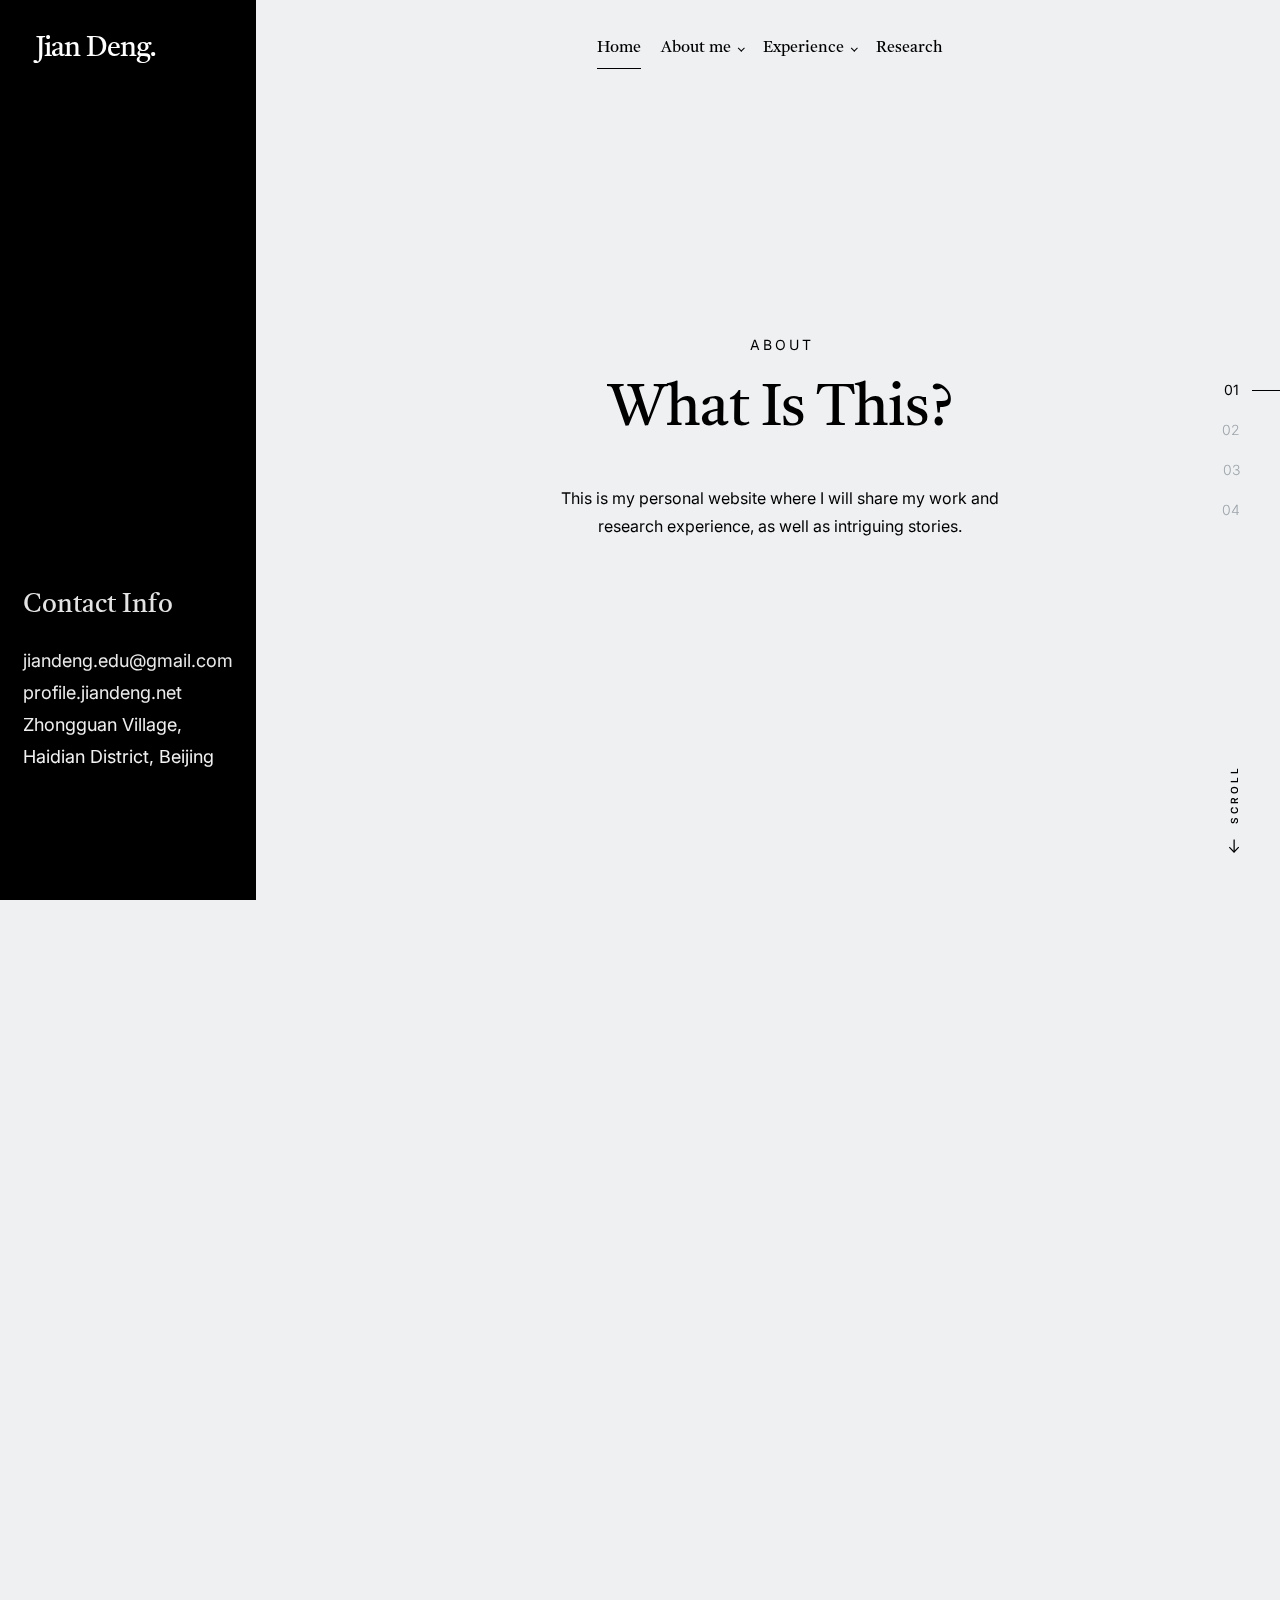
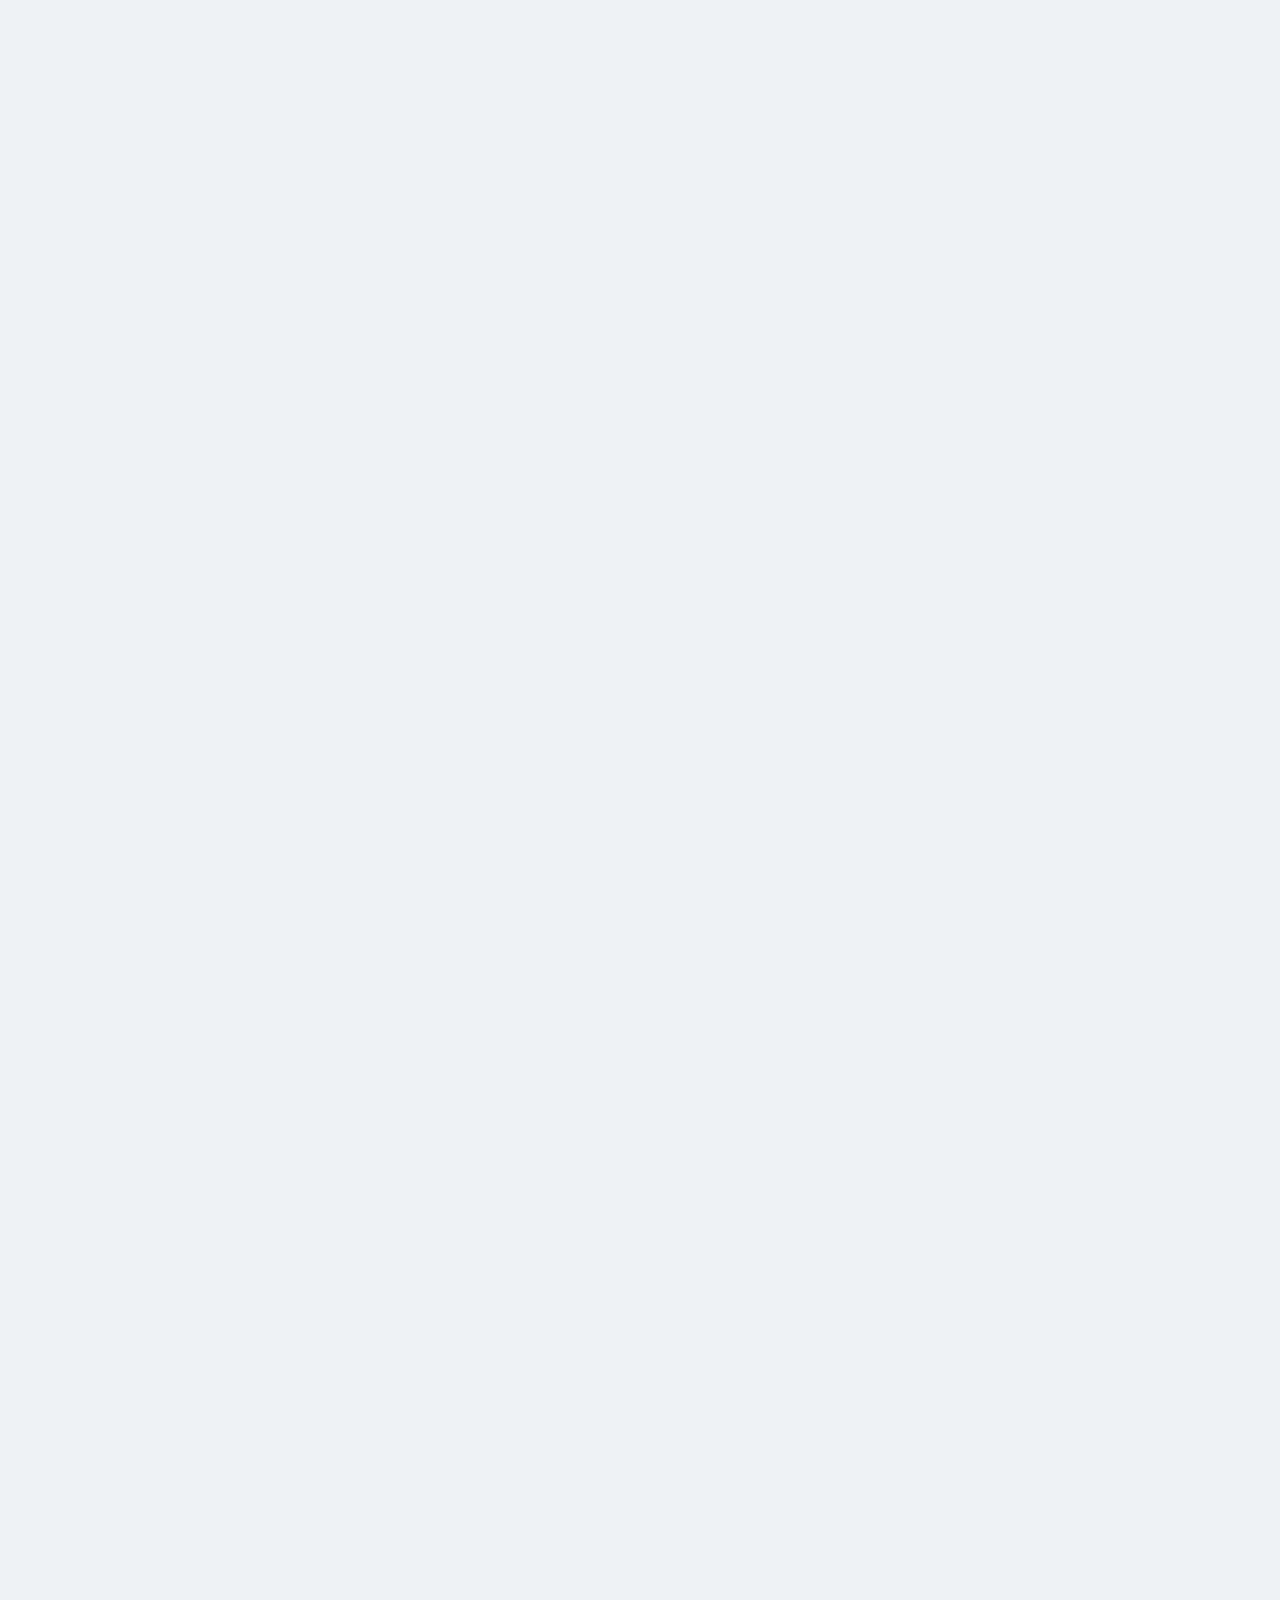
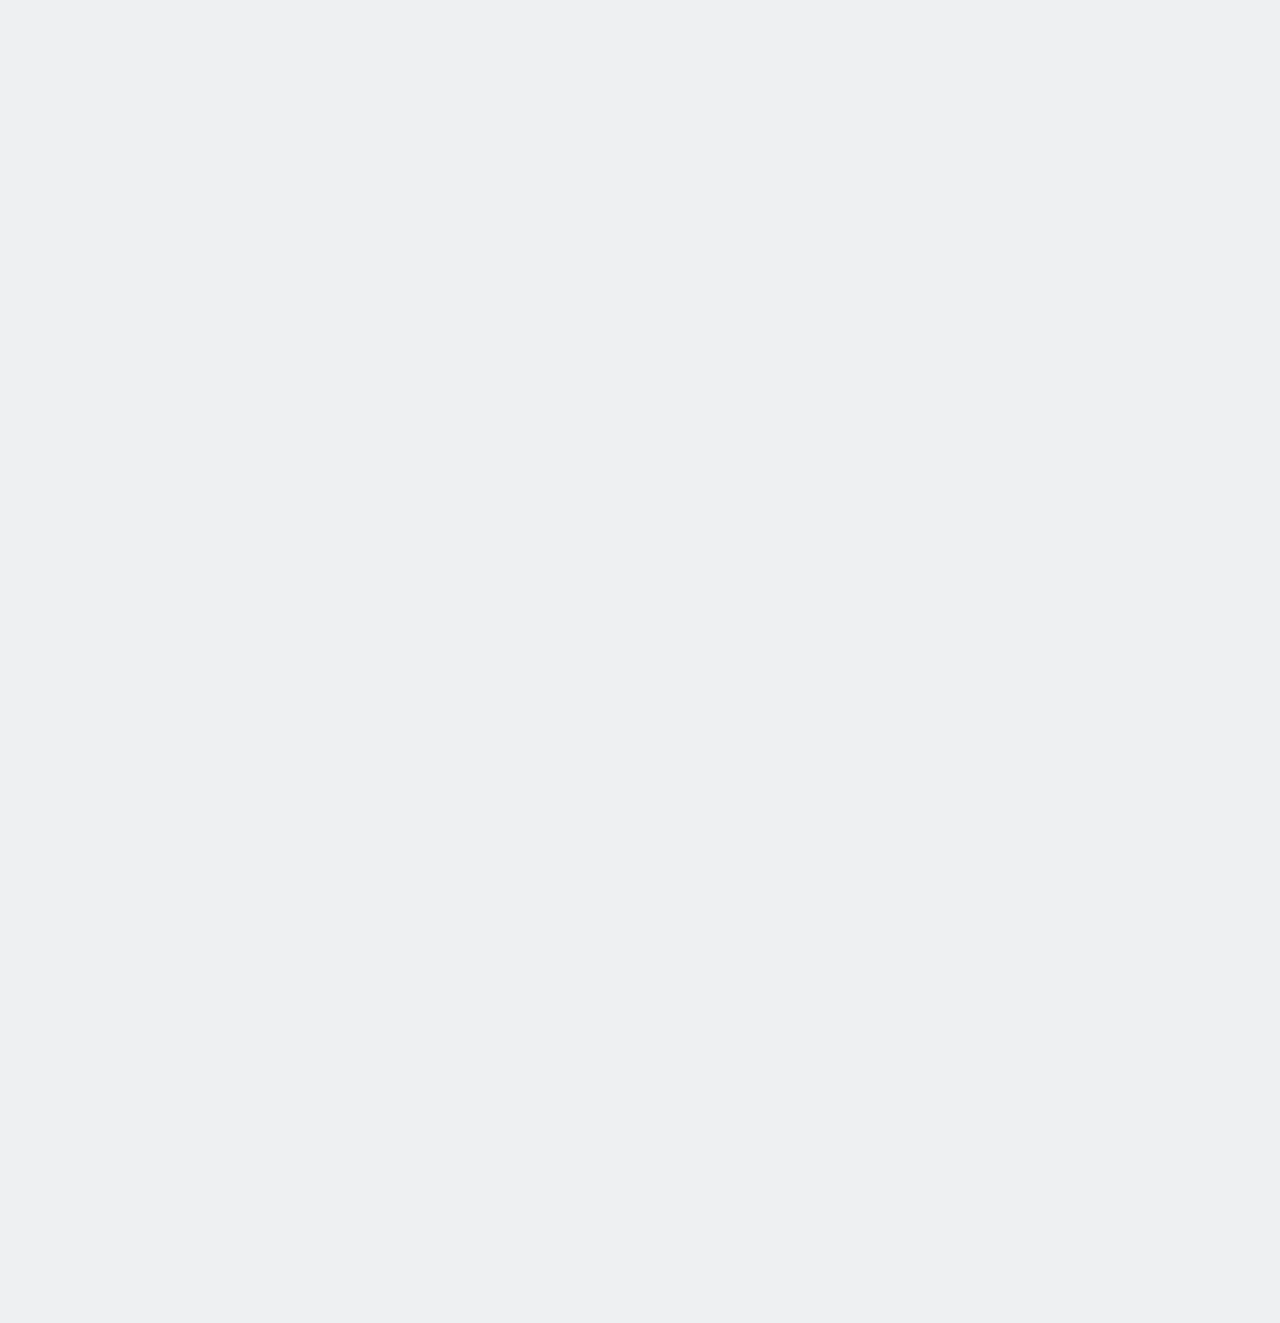
==== commit 36ef636c: "。。。" ====
--- a/index.html
+++ b/index.html
@@ -6,7 +6,7 @@
     ================================================== -->
     <meta charset="utf-8">
     <meta name="viewport" content="width=device-width, initial-scale=1">
-    <title>Spurgeon</title>
+    <title>Jian Deng</title>
 
     <script>
         document.documentElement.classList.remove('no-js');
@@ -24,7 +24,38 @@
     <link rel="icon" type="image/png" sizes="32x32" href="favicon-32x32.png">
     <link rel="icon" type="image/png" sizes="16x16" href="favicon-16x16.png">
     <link rel="manifest" href="site.webmanifest">
-
+    <style>
+        .me{
+            width: 200px;
+            height: 200px;
+            border-radius: 50%;
+            position: absolute;
+            left: 50%;
+            top: 22%;
+            transform: translate(-50%, -50%);
+            overflow: hidden;
+        }
+        .contact{
+            color      : var(--color-white);
+            position: absolute;
+            left: 50%;
+            bottom: 1px;
+            margin-bottom: 1px;
+            transform: translate(-50%, -50%);
+        }
+        .contact H4{
+            color      : var(--color-white);
+        }
+        .contact p{
+            margin-bottom: 1px;
+        }
+        /*.contact{
+            color      : var(--color-white);
+            margin-bottom: 10%;
+            position: absolute;
+            transform: translate(-50%, -50%);
+        }*/
+    </style>
 </head>
 
 
@@ -53,7 +84,7 @@
 
             <div class="s-header__branding">
                 <p class="site-title">
-                    <a href="index.html" rel="home">Spurgeon.</a>
+                    <a href="index.html" rel="home">Jian Deng.</a>
                 </p>
             </div>
 
@@ -66,27 +97,25 @@
                     <ul class="s-header__nav">
                         <li class="current-menu-item"><a href="index.html" title="">Home</a></li>
                         <li class="has-children">
-                            <a href="#0" title="" class="">Categories</a>
+                            <a href="#0" title="" class="">About me</a>
                             <ul class="sub-menu">
-                                <li><a href="category.html">Design</a></li>
-                                <li><a href="category.html">Lifestyle</a></li>
-                                <li><a href="category.html">Inspiration</a></li>
-                                <li><a href="category.html">Work</a></li>
-                                <li><a href="category.html">Health</a></li>
-                                <li><a href="category.html">Photography</a></li>
+                                <li><a href="category.html">Who am I?</a></li>
+                                <li><a href="category.html">Hobbies</a></li>
+                                <li><a href="story_category.html">Life</a></li>
                             </ul>
                         </li>
                         <li class="has-children">
-                            <a href="#0" title="" class="">Blog</a>
+                            <a href="#0" title="" class="">Experience</a>
                             <ul class="sub-menu">
-                                <li><a href="single-standard.html">Standard Post</a></li>
-                                <li><a href="single-video.html">Video Post</a></li>
-                                <li><a href="single-audio.html">Audio Post</a></li>
+                                <li><a href="category.html">Education</a></li>
+                                <li><a href="projects.html">Projects</a></li>
+                                <li><a href="skills.html">Skills</a></li>
+                                <li><a href="category.html">Future</a></li>
                             </ul>
                         </li>
-                        <li><a href="styles.html" title="">Styles</a></li>
-                        <li><a href="about.html" title="">About</a></li>
-                        <li><a href="contact.html" title="">Contact</a></li>
+                        <li >
+                            <a href="#0" title="" class="">Research</a>
+                        </li>
                     </ul> <!-- end s-header__nav -->
 
                 </nav> <!-- end s-header__nav-wrap -->
@@ -114,11 +143,7 @@
             </div> <!-- end s-header__search -->
 
             <a class="s-header__menu-toggle" href="#0"><span>Menu</span></a>
-            <a class="s-header__search-trigger" href="#">
-                <svg width="24" height="24" fill="none" viewBox="0 0 24 24">
-                    <path stroke="currentColor" stroke-linecap="round" stroke-linejoin="round" stroke-width="1.5" d="M19.25 19.25L15.5 15.5M4.75 11C4.75 7.54822 7.54822 4.75 11 4.75C14.4518 4.75 17.25 7.54822 17.25 11C17.25 14.4518 14.4518 17.25 11 17.25C7.54822 17.25 4.75 14.4518 4.75 11Z"></path>
-                </svg>
-            </a>
+
 
         </header> <!-- end s-header -->
 
@@ -135,23 +160,81 @@
 
                     <div class="swiper-wrapper">
                         <article class="hero__slide swiper-slide">
-                            <div class="hero__entry-image" style="background-image: url('images/thumbs/featured/featured-01_2000.jpg');"></div>
+                            <div class="hero__entry-image" style="background-image: url('images/thumbs/featured/me_background.jpeg')"/>
+                                <div class="me hero__entry-image" style="background-image: url('images/avatars/me.jpg');"></div>
+                                <!--<div class="hero__entry-image">I am a young individual from a small town, currently working in Beijing and dedicated to a career in software development.
+                                    The pursuit of knowledge has not only transformed my life but has also paved the way for engaging in work that truly sparks my passion, offering boundless potential for the exciting journey ahead.
+                                    This journey leaves me brimming with joy, and I'm thrilled to share it with you on this platform.</div>-->
+                                <div class="contact">
+
+                                    <div class="column">
+                                        <h4>Contact Info</h4>
+                                        <p>
+                                            jiandeng.edu@gmail.com<br>
+                                            profile.jiandeng.net <br>
+                                            Zhongguan Village,
+                                            Haidian District, Beijing  <br>
+                                        </p>
+                                    </div>
+                                </div>
+                            </div>
+                            <!--<div class="hero__entry-image" style="background-image: url('images/thumbs/featured/featured-01_2000.jpg');"></div>-->
                             <div class="hero__entry-text">
                                 <div class="hero__entry-text-inner">
                                     <div class="hero__entry-meta">
                                         <span class="cat-links">
-                                            <a href="category.html">Inspiration</a>
+                                            <a href="category.html">About</a>
                                         </span>
                                     </div>
                                     <h2 class="hero__entry-title">
-                                        <a href="single-standard.html">
-                                            Understanding and Using Negative Space.
+                                        <a>
+                                            What Is This?
                                         </a>
                                     </h2>
                                     <p class="hero__entry-desc">
-                                    Lorem ipsum dolor sit amet, consectetur adipiscing elit, sed do eiusmod tempor 
-                                    incididunt ut labore et dolore magna aliqua. Ut enim ad minim veniam, quis 
-                                    nostrud corporis est laudantium voluptatum consectetur adipiscing. 
+                                        This is my personal website where I will share my work and research experience, as well as intriguing stories.                                    </p>
+                                    <a class="hero__more-link" href="single-standard.html"></a>
+                                </div>
+                            </div>
+                        </article>
+                        <article class="hero__slide swiper-slide">
+                            <div class="hero__entry-image" style="background-image: url('images/thumbs/featured/work.jpg');"></div>
+                            <div class="hero__entry-text">
+                                <div class="hero__entry-text-inner">
+                                    <div class="hero__entry-meta">
+                                        <span class="cat-links">
+                                            <a href="category.html">WORK</a>
+                                        </span>
+                                    </div>
+                                    <h2 class="hero__entry-title">
+                                        <a>
+                                            A Journey of Continuous Growth
+                                        </a>
+                                    </h2>
+                                    <p class="hero__entry-desc">
+                                        <b>10-year</b> veteran in the field of the Internet and software industry, rich in both development and project management experience, specialized in <b>full-stack development, performance optimization, architecture design
+                                        , big data processing and artificial intelligence</b>
+                                    </p>
+                                    <a class="hero__more-link" href="single-standard.html">Read More</a>
+                                </div>
+                            </div>
+                        </article>
+                        <article class="hero__slide swiper-slide">
+                            <div class="hero__entry-image" style="background-image: url('images/thumbs/featured/featured-03_2000.jpg');"></div>
+                            <div class="hero__entry-text">
+                                <div class="hero__entry-text-inner">
+                                    <div class="hero__entry-meta">
+                                        <span class="cat-links">
+                                            <a>LIFE</a>
+                                        </span>
+                                    </div>
+                                    <h2 class="hero__entry-title">
+                                        <a>
+                                            Passion for Life
+                                        </a>
+                                    </h2>
+                                    <p class="hero__entry-desc">
+                                        Infuse each moment with an unwavering passion for life, turning the ordinary into extraordinary.
                                     </p>
                                     <a class="hero__more-link" href="single-standard.html">Read More</a>
                                 </div>
@@ -163,39 +246,17 @@
                                 <div class="hero__entry-text-inner">
                                     <div class="hero__entry-meta">
                                         <span class="cat-links">
-                                            <a href="category.html">Health</a>
+                                            <a href="category.html">Blog</a>
                                         </span>
                                     </div>
                                     <h2 class="hero__entry-title">
                                         <a href="single-standard.html">
-                                            10 Reasons Why Being in Nature Is Good For You.
+                                            Embracing the Art of Meaningful Exchange
                                         </a>
                                     </h2>
                                     <p class="hero__entry-desc">
-                                    Voluptas harum sequi rerum quasi quisquam. Est tenetur ut doloribus in aliquid animi nostrum. Tempora 
-                                    quibusdam ad nulla. Quis autem possimus dolores est est fugiat saepe vel aut. Earum consequatur.
-                                    </p>
-                                    <a class="hero__more-link" href="single-standard.html">Read More</a>
-                                </div>
-                            </div>
-                        </article>
-                        <article class="hero__slide swiper-slide">
-                            <div class="hero__entry-image" style="background-image: url('images/thumbs/featured/featured-03_2000.jpg');"></div>
-                            <div class="hero__entry-text">
-                                <div class="hero__entry-text-inner">
-                                    <div class="hero__entry-meta">
-                                        <span class="cat-links">
-                                            <a href="category.html">Lifestyle</a>
-                                        </span>
-                                    </div>
-                                    <h2 class="hero__entry-title">
-                                        <a href="single-standard.html">
-                                            Six Relaxation Techniques to Reduce Stress.
-                                        </a>
-                                    </h2>
-                                    <p class="hero__entry-desc">
-                                    Quasi consequatur quia excepturi ullam velit. Repellat velit vel occaecati neque perspiciatis quibusdam nulla. 
-                                    Unde et earum. Nostrum nulla optio debitis odio modi. Quis autem possimus dolores est est fugiat saepe vel aut.
+                                        I would like to share some valuable techniques and ideas that I have come across recently, with the hope of inspiring you.
+                                        Please note that spare time is limited, but I will continue updating them.
                                     </p>
                                     <a class="hero__more-link" href="single-standard.html">Read More</a>
                                 </div>
--- a/css/styles.css
+++ b/css/styles.css
@@ -169,7 +169,7 @@
     --color-btn-primary-hover-text : var(--color-white);
     --color-btn-stroke             : var(--color-black);
     --color-btn-stroke-text        : var(--color-black);
-    --color-btn-stroke-hover       : var(--color-black);
+    --color-btn-stroke-hover       : var(--color-gray-13);
     --color-btn-stroke-hover-text  : var(--color-white);
 
     /* preloader
@@ -180,7 +180,7 @@
 
     /* others
      */
-    --color-body                   : white;
+    --color-body                   : var(--color-gray-3);
     --color-border                 : rgba(0, 0, 0, .08);
     --border-radius                : 3px;
 }
@@ -3267,7 +3267,7 @@
 }
 
 .ss-home .s-header__nav-wrap {
-    margin-left : 50%;
+    margin-left : 25%;
 }
 
 .s-header__nav-wrap .s-header__nav-heading {
@@ -3849,7 +3849,7 @@
  * ## hero slider
  * -------------------------------------------------------------------- */
 .hero__slider {
-    --slider-bg-color : var(--color-gray-1);
+    --slider-bg-color : var(--color-gray-3);
     display           : block;
     position          : absolute;
     top               : 0;
@@ -3920,7 +3920,7 @@
     content          : "";
     display          : block;
     background-color : black;
-    width            : 50%;
+    width            : 20%;
     height           : 100%;
     position         : absolute;
     top              : 0;
@@ -3933,7 +3933,7 @@
     background-size     : cover;
     background-position : center;
     background-repeat   : no-repeat;
-    width               : 50%;
+    width               : 20%;
     position            : absolute;
     top                 : 0;
     right               : 50%;
@@ -3960,10 +3960,10 @@
 }
 
 .hero__entry-text {
-    width           : 50%;
-    display         : flex;
+    width           : 100%;
+   /* display         : flex;*/
     justify-content : center;
-    margin-left     : 50%;
+    margin-left     : 25%;
     margin-right    : 6rem;
     padding-top     : calc(8.8rem + var(--vspace-3));
     padding-bottom  : var(--vspace-4);
@@ -3975,7 +3975,7 @@
     background-color : var(--slider-bg-color);
     padding          : var(--vspace-1) 4rem var(--vspace-2) 6rem;
     text-align       : center;
-    max-width        : 680px;
+    /*max-width        : 680px;*/
     max-height       : calc(20 * var(--space));
     overflow         : hidden;
     position         : relative;
@@ -3991,7 +3991,7 @@
     bottom         : 0;
     width          : 100%;
     height         : 100%;
-    background     : linear-gradient(180deg, rgba(249, 250, 251, 0) 95%, #f9fafb 100%);
+    /*background     : linear-gradient(180deg, rgba(249, 250, 251, 0) 95%, #f9fafb 100%);*/
     pointer-events : none;
 }
 
@@ -4165,7 +4165,7 @@
     }
 
     .hero__entry-text-inner {
-        max-width : 600px;
+        /*max-width : 600px;*/
     }
 }
 
@@ -4195,7 +4195,7 @@
     }
 
     .hero__entry-text-inner {
-        max-width : 540px;
+        /*max-width : 540px;*/
     }
 
     .hero__entry-meta .cat-links a {
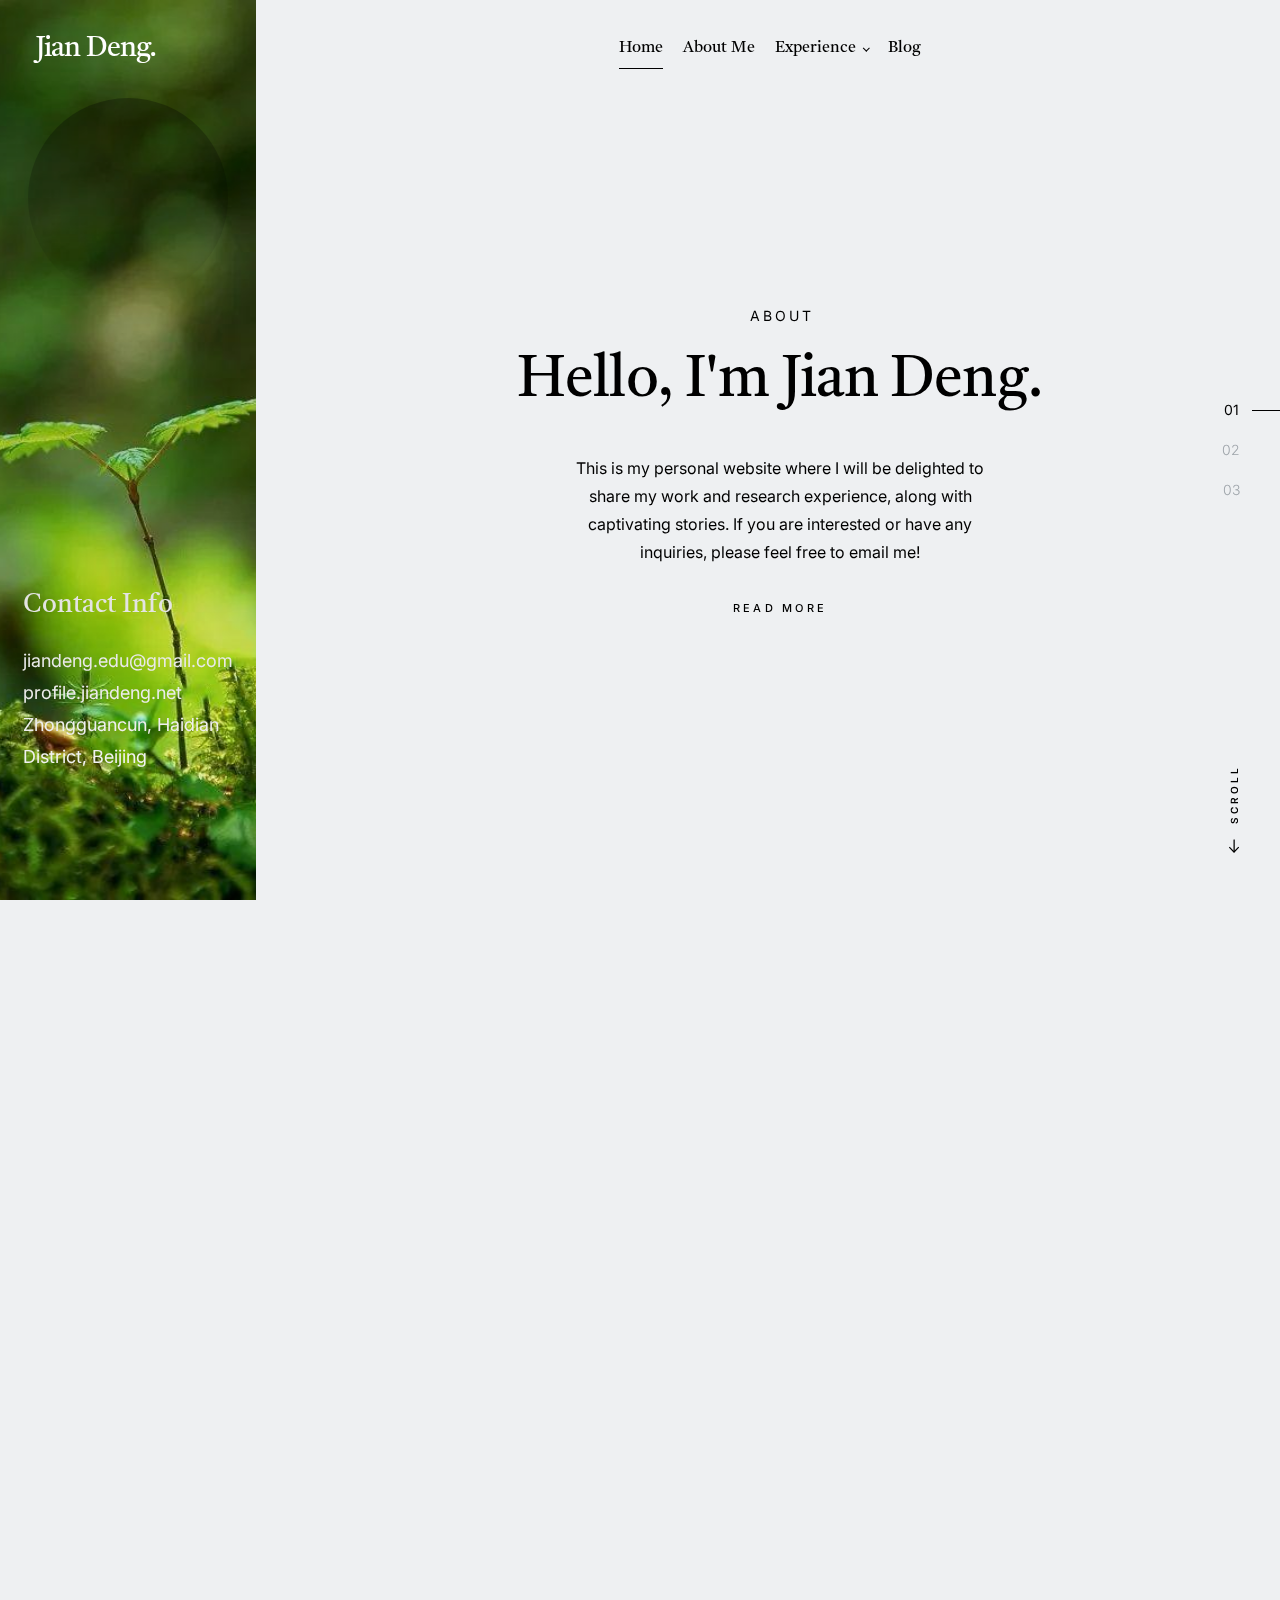
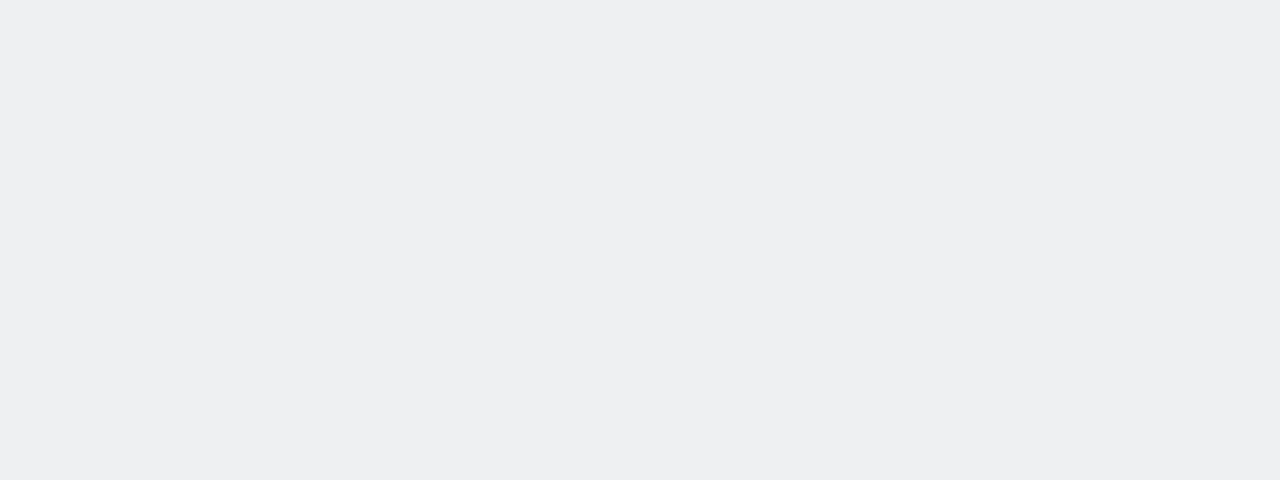
==== commit ec9deed6: "。。。" ====
--- a/index.html
+++ b/index.html
@@ -96,25 +96,19 @@
     
                     <ul class="s-header__nav">
                         <li class="current-menu-item"><a href="index.html" title="">Home</a></li>
-                        <li class="has-children">
-                            <a href="#0" title="" class="">About me</a>
-                            <ul class="sub-menu">
-                                <li><a href="category.html">Who am I?</a></li>
-                                <li><a href="category.html">Hobbies</a></li>
-                                <li><a href="story_category.html">Life</a></li>
-                            </ul>
+                        <li >
+                            <a href="introduction.html" title="" class="">About Me</a>
                         </li>
                         <li class="has-children">
-                            <a href="#0" title="" class="">Experience</a>
+                            <a title="" class="">Experience</a>
                             <ul class="sub-menu">
-                                <li><a href="category.html">Education</a></li>
+                                <li><a href="career.html">Career</a></li>
                                 <li><a href="projects.html">Projects</a></li>
                                 <li><a href="skills.html">Skills</a></li>
-                                <li><a href="category.html">Future</a></li>
                             </ul>
                         </li>
                         <li >
-                            <a href="#0" title="" class="">Research</a>
+                            <a href="blogList.html" title="" class="">Blog</a>
                         </li>
                     </ul> <!-- end s-header__nav -->
 
@@ -122,28 +116,7 @@
     
             </div> <!-- end s-header__navigation -->
 
-            <div class="s-header__search">
-
-                <div class="s-header__search-inner">
-                    <div class="row">
-    
-                        <form role="search" method="get" class="s-header__search-form" action="#">
-                            <label>
-                                <span class="u-screen-reader-text">Search for:</span>
-                                <input type="search" class="s-header__search-field" placeholder="Search for..." value="" name="s" title="Search for:" autocomplete="off">
-                            </label>
-                            <input type="submit" class="s-header__search-submit" value="Search"> 
-                        </form>
-    
-                        <a href="#0" title="Close Search" class="s-header__search-close">Close</a>
-    
-                    </div> <!-- end row -->
-                </div> <!-- s-header__search-inner -->
-    
-            </div> <!-- end s-header__search -->
-
             <a class="s-header__menu-toggle" href="#0"><span>Menu</span></a>
-
 
         </header> <!-- end s-header -->
 
@@ -161,7 +134,7 @@
                     <div class="swiper-wrapper">
                         <article class="hero__slide swiper-slide">
                             <div class="hero__entry-image" style="background-image: url('images/thumbs/featured/me_background.jpeg')"/>
-                                <div class="me hero__entry-image" style="background-image: url('images/avatars/me.jpg');"></div>
+                                <div class="me hero__entry-image" style="background-image: url('images/avatars/me2.jpg');"></div>
                                 <!--<div class="hero__entry-image">I am a young individual from a small town, currently working in Beijing and dedicated to a career in software development.
                                     The pursuit of knowledge has not only transformed my life but has also paved the way for engaging in work that truly sparks my passion, offering boundless potential for the exciting journey ahead.
                                     This journey leaves me brimming with joy, and I'm thrilled to share it with you on this platform.</div>-->
@@ -172,7 +145,7 @@
                                         <p>
                                             jiandeng.edu@gmail.com<br>
                                             profile.jiandeng.net <br>
-                                            Zhongguan Village,
+                                            Zhongguancun,
                                             Haidian District, Beijing  <br>
                                         </p>
                                     </div>
@@ -183,17 +156,17 @@
                                 <div class="hero__entry-text-inner">
                                     <div class="hero__entry-meta">
                                         <span class="cat-links">
-                                            <a href="category.html">About</a>
+                                            <a href="introduction.html">About</a>
                                         </span>
                                     </div>
                                     <h2 class="hero__entry-title">
                                         <a>
-                                            What Is This?
+                                            Hello, I'm Jian Deng.
                                         </a>
                                     </h2>
                                     <p class="hero__entry-desc">
-                                        This is my personal website where I will share my work and research experience, as well as intriguing stories.                                    </p>
-                                    <a class="hero__more-link" href="single-standard.html"></a>
+                                        This is my personal website where I will be delighted to share my work and research experience, along with captivating stories. If you are interested or have any inquiries, please feel free to email me!</p>
+                                    <a class="hero__more-link" href="introduction.html">Read More</a>
                                 </div>
                             </div>
                         </article>
@@ -203,7 +176,7 @@
                                 <div class="hero__entry-text-inner">
                                     <div class="hero__entry-meta">
                                         <span class="cat-links">
-                                            <a href="category.html">WORK</a>
+                                            <a href="career.html">WORK</a>
                                         </span>
                                     </div>
                                     <h2 class="hero__entry-title">
@@ -215,7 +188,7 @@
                                         <b>10-year</b> veteran in the field of the Internet and software industry, rich in both development and project management experience, specialized in <b>full-stack development, performance optimization, architecture design
                                         , big data processing and artificial intelligence</b>
                                     </p>
-                                    <a class="hero__more-link" href="single-standard.html">Read More</a>
+                                    <a class="hero__more-link" href="career.html">Read More</a>
                                 </div>
                             </div>
                         </article>
@@ -225,22 +198,23 @@
                                 <div class="hero__entry-text-inner">
                                     <div class="hero__entry-meta">
                                         <span class="cat-links">
-                                            <a>LIFE</a>
+                                            <a>Blog</a>
                                         </span>
                                     </div>
                                     <h2 class="hero__entry-title">
-                                        <a>
-                                            Passion for Life
+                                        <a href="blogList.html">
+                                            Embracing the Art of Meaningful Exchange
                                         </a>
                                     </h2>
                                     <p class="hero__entry-desc">
-                                        Infuse each moment with an unwavering passion for life, turning the ordinary into extraordinary.
-                                    </p>
-                                    <a class="hero__more-link" href="single-standard.html">Read More</a>
+                                        I would like to share some valuable techniques and ideas that I have come across recently, with the hope of inspiring you.
+                                        Please note that spare time is limited, but I will continue updating them.
+                                    </p>
+                                    <a class="hero__more-link" href="blogList.html">Read More</a>
                                 </div>
                             </div>
                         </article>
-                        <article class="hero__slide swiper-slide">
+                        <!--<article class="hero__slide swiper-slide">
                             <div class="hero__entry-image" style="background-image: url('images/thumbs/featured/featured-02_2000.jpg');"></div>
                             <div class="hero__entry-text">
                                 <div class="hero__entry-text-inner">
@@ -261,7 +235,7 @@
                                     <a class="hero__more-link" href="single-standard.html">Read More</a>
                                 </div>
                             </div>
-                        </article>
+                        </article>-->
                     </div> <!-- swiper-wrapper -->
 
                     <div class="swiper-pagination"></div>
@@ -289,412 +263,123 @@
                         <div class="grid-sizer"></div>
 
                         <article class="brick entry" data-animate-el>
-        
+
                             <div class="entry__thumb">
                                 <a href="single-standard.html" class="thumb-link">
-                                    <img src="images/thumbs/masonry/statue-600.jpg" 
-                                        srcset="images/thumbs/masonry/statue-600.jpg 1x, images/thumbs/masonry/statue-1200.jpg 2x" alt="">
+                                    <img src="images/thumbs/blog/maze.jpg" alt="">
                                 </a>
                             </div> <!-- end entry__thumb -->
-        
+
                             <div class="entry__text">
                                 <div class="entry__header">
                                     <div class="entry__meta">
-                                        <span class="cat-links">
-                                            <a href="#">Design</a>
-                                        </span>
+
                                         <span class="byline">
                                             By:
-                                            <a href="#0">Naruto Uzumaki</a>
-                                        </span>
-                                    </div>
-                                    <h1 class="entry__title"><a href="single-standard.html">Just a Normal Simple Blog Post.</a></h1>
-                                 </div>
+                                            <a href="#0">Jian Deng</a>
+                                        </span>
+                                    </div>
+                                    <h1 class="entry__title"><a href="">Navigating the Career Maze: My Journey in the Job Search Jungle.</a></h1>
+                                </div>
                                 <div class="entry__excerpt">
                                     <p>
-                                    Lorem ipsum Sed eiusmod esse aliqua sed incididunt aliqua incididunt mollit id et sit proident dolor nulla 
-                                    sed commodo est ad minim elit reprehenderit nisi officia aute incididunt velit sint in aliqua cillum in.
+                                        Uncover the highs, lows, and pivotal moments that shaped my journey, offering relatable experiences for job seekers
+                                        and a glimpse into the ever-changing landscape of the professional world.
                                     </p>
                                 </div>
                                 <a class="entry__more-link" href="#0">Read More</a>
                             </div> <!-- end entry__text -->
-                        
+
                         </article> <!-- end article -->
 
                         <article class="brick entry" data-animate-el>
-        
+
                             <div class="entry__thumb">
                                 <a href="single-standard.html" class="thumb-link">
-                                    <img src="images/thumbs/masonry/beetle-600.jpg" 
-                                        srcset="images/thumbs/masonry/beetle-600.jpg 1x, images/thumbs/masonry/beetle-1200.jpg 2x" alt="">
+                                    <img src="images/thumbs/blog/TOEFL.jpeg" alt="">
                                 </a>
                             </div> <!-- end entry__thumb -->
-        
+
                             <div class="entry__text">
                                 <div class="entry__header">
                                     <div class="entry__meta">
-                                        <span class="cat-links">
-                                            <a href="#">Lifestyle</a>
-                                        </span>
-                                        <span class="post-date">
+                                        <span class="byline">
                                             By:
-                                            <a href="#0">Sasuke Uchiha</a>
-                                        </span>
-                                    </div>
-                                    <h1 class="entry__title"><a href="single-standard.html">Throwback To The Good Old Days.</a></h1>
+                                            <a href="#0">Jian Deng</a>
+                                        </span>
+                                    </div>
+                                    <h1 class="entry__title"><a href="">Embracing the Challenge: A Personal Account of Learning English and Navigating the TOEFL Pathway.</a></h1>
                                 </div>
                                 <div class="entry__excerpt">
                                     <p>
-                                    Ipsam odio corrupti et dolores odit aliquid quo. Dolore consectetur a sit modi quam debitis non omnis. Enim ullam 
-                                    voluptatem ipsum soluta sed debitis nihil quasi. Et et et sit. Lorem ipsum Sed eiusmod esse aliqua sed incididunt.
+                                        This brief story captures the essence of my journey—filled with ordinary moments,
+                                        subtle triumphs, and the candid experience of language exploration. Join me in this unassuming narrative
+                                        that sheds light on the nuances of my life during this transformative period, offering a relatable story
+                                        for those on a similar path.
                                     </p>
                                 </div>
                                 <a class="entry__more-link" href="#0">Read More</a>
                             </div> <!-- end entry__text -->
-                        
-                        </article> <!-- end article -->
+
+                        </article> <!-- end entry -->
 
                         <article class="brick entry" data-animate-el>
-            
+
                             <div class="entry__thumb">
                                 <a href="single-standard.html" class="thumb-link">
-                                    <img src="images/thumbs/masonry/grayscale-600.jpg" 
-                                        srcset="images/thumbs/masonry/grayscale-600.jpg 1x, images/thumbs/masonry/grayscale-1200.jpg 2x" alt="">
+                                    <img src="images/thumbs/blog/multi_level_caching.png" alt="">
                                 </a>
-                            </div> <!-- end entry__thumb -->
-            
+                            </div>  <!-- end entry__thumb -->
+
                             <div class="entry__text">
                                 <div class="entry__header">
                                     <div class="entry__meta">
-                                        <span class="cat-links">
-                                            <a href="#">Design</a>
-                                        </span>
+
                                         <span class="byline">
                                             By:
-                                            <a href="#0">Naruto Uzumaki</a>
-                                        </span>
-                                    </div>
-                                    <h1 class="entry__title"><a href="single-standard.html">5  Grayscale Coloring Techniques.</a></h1>
+                                            <a href="#0">Jian Deng</a>
+                                        </span>
+                                    </div>
+                                    <h1 class="entry__title"><a href="B10000001.html">Multi-level Caching.</a></h1>
                                 </div>
                                 <div class="entry__excerpt">
                                     <p>
-                                    Quo saepe magni magnam expedita nobis. Rerum assumenda necessitatibus tempora dolorem. Harum animi tempora odio natus et 
-                                    et perferendis possimus. Aut quo mollitia libero molestiae aut molestiae voluptate tempore. Eius voluptatem eligendi .
-                                    </p>
-                                </div>
-                                <a class="entry__more-link" href="#0">Read More</a>
+                                        Multi-level Caching in software architecture is a pattern used to reduce the load on the database by reducing the number of times.
+                                    </p>
+                                </div>
+                                <a class="entry__more-link" href="B10000001.html">Read More</a>
                             </div> <!-- end entry__text -->
-                            
+
                         </article> <!-- end article -->
 
+
                         <article class="brick entry" data-animate-el>
-            
+
                             <div class="entry__thumb">
                                 <a href="single-standard.html" class="thumb-link">
-                                    <img src="images/thumbs/masonry/woodcraft-600.jpg" 
-                                        srcset="images/thumbs/masonry/woodcraft-600.jpg 1x, images/thumbs/masonry/woodcraft-1200.jpg 2x" alt="">
+                                    <img src="images/thumbs/blog/high_concurency.png" alt="">
                                 </a>
-                            </div> <!-- end entry__thumb -->
-            
+                            </div>  <!-- end entry__thumb -->
+
                             <div class="entry__text">
                                 <div class="entry__header">
                                     <div class="entry__meta">
-                                        <span class="cat-links">
-                                            <a href="#">Lifestyle</a>
-                                        </span>
+
                                         <span class="byline">
                                             By:
-                                            <a href="#0">Shikamaru Nara</a>
-                                        </span>
-                                    </div>
-                                    <h1 class="entry__title"><a href="single-standard.html">What Minimalism Really Looks Like.</a></h1>
-                                 </div>
+                                            <a href="#0">Jian Deng</a>
+                                        </span>
+                                    </div>
+                                    <h1 class="entry__title"><a href="B10000002.html">High Concurrency Principles</a></h1>
+                                </div>
                                 <div class="entry__excerpt">
                                     <p>
-                                    Lorem ipsum Sed eiusmod esse aliqua sed incididunt aliqua incididunt mollit id et sit proident dolor nulla sed commodo 
-                                    est ad minim elit reprehenderit nisi officia aute incididunt velit sint in aliqua cillum in consequat consequat.
-                                    </p>
-                                </div>
-                                <a class="entry__more-link" href="#0">Read More</a>
+                                        High Concurrency Principles are essential techniques to consider when designing a software system. System design is a meticulous and ongoing process, involving identifying and addressing gaps during development, ultimately resulting in a well-crafted system.
+                                    </p>
+                                </div>
+                                <a class="entry__more-link" href="B10000002.html">Read More</a>
                             </div> <!-- end entry__text -->
-            
-                        </article> <!-- end entry -->
-        
-                        <article class="brick entry" data-animate-el>
-        
-                            <div class="entry__thumb">
-                                <a href="single-standard.html" class="thumb-link">
-                                    <img src="images/thumbs/masonry/tulips-600.jpg" 
-                                        srcset="images/thumbs/masonry/tulips-600.jpg 1x, images/thumbs/masonry/tulips-1200.jpg 2x" alt="">
-                                </a>
-                            </div>  <!-- end entry__thumb -->
-        
-                            <div class="entry__text">
-                                <div class="entry__header">
-                                    <div class="entry__meta">
-                                        <span class="cat-links">
-                                            <a href="#">Health</a>
-                                        </span>
-                                        <span class="byline">
-                                            By:
-                                            <a href="#0">Kakashi Hatake</a>
-                                        </span>
-                                    </div>
-                                    <h1 class="entry__title"><a href="single-standard.html">10 Interesting Facts About Caffeine.</a></h1>
-                                </div>
-                                <div class="entry__excerpt">
-                                    <p>
-                                    Consequatur amet voluptatem aliquid fuga. Consequatur tempora eos earum deleniti repellendus ducimus. Qui ipsum voluptas 
-                                    sed et ad dignissimos explicabo maxime dolor. Rerum quia et. Suscipit similique et. Atque tenetur provident. Excepturi 
-                                    autem unde.
-                                    </p>
-                                </div>
-                                <a class="entry__more-link" href="#0">Read More</a>
-                            </div> <!-- end entry__text -->
-                        
-                        </article> <!-- end article -->
-
-                        
-
-                        <article class="brick entry" data-animate-el>
-        
-                            <div class="entry__thumb">
-                                <a href="single-standard.html" class="thumb-link">
-                                    <img src="images/thumbs/masonry/red-and-blue-600.jpg" 
-                                        srcset="images/thumbs/masonry/red-and-blue-600.jpg 1x, images/thumbs/masonry/red-and-blue-1200.jpg 2x" alt="">
-                                </a>
-                            </div> <!-- end entry__thumb -->
-        
-                            <div class="entry__text">
-                                <div class="entry__header">
-                                    <div class="entry__meta">
-                                        <span class="cat-links">
-                                            <a href="#">Work</a> 
-                                            <a href="#">Design</a>
-                                        </span>
-                                        <span class="byline">
-                                            By:
-                                            <a href="#0">Shikamaru Nara</a>
-                                        </span>
-                                    </div>
-                                    <h1 class="entry__title"><a href="single-standard.html">Red and Blue Photo Effects.</a></h1>
-                                </div>
-                                <div class="entry__excerpt">
-                                    <p>
-                                    Lorem ipsum Sed eiusmod esse aliqua sed incididunt aliqua incididunt mollit id et sit proident dolor nulla sed commodo 
-                                    est ad minim elit reprehenderit nisi officia aute incididunt velit sint in aliqua cillum in consequat consequat in
-                                    culpa in anim.
-                                    </p>
-                                </div>
-                                <a class="entry__more-link" href="#0">Read More</a>
-                            </div> <!-- end entry__text -->
-                        
-                        </article> <!-- end article -->
-        
-                        <article class="brick entry" data-animate-el>
-                
-                            <div class="entry__thumb">
-                                <a href="single-standard.html" class="thumb-link">
-                                    <img src="images/thumbs/masonry/white-lamp-600.jpg" 
-                                        srcset="images/thumbs/masonry/white-lamp-600.jpg 1x, images/thumbs/masonry/white-lamp-1200.jpg 2x" alt="">
-                                </a>
-                            </div> <!-- end entry__thumb -->
-                
-                            <div class="entry__text">
-                                <div class="entry__header">
-                                    <div class="entry__meta">
-                                        <span class="cat-links">
-                                            <a href="#">Lifestyle</a>
-                                            <a href="#">Work</a>
-                                        </span>
-                                        <span class="byline">
-                                            By:
-                                            <a href="#0">Naruto Uzumaki</a>
-                                        </span>
-                                    </div>
-                                    <h1 class="entry__title"><a href="single-standard.html">10 Practical Ways to Be Minimalist.</a></h1>
-                                </div>
-                                <div class="entry__excerpt">
-                                    <p>
-                                    Ratione qui voluptas reprehenderit facilis soluta ut nam. Distinctio cum excepturi et. Aperiam blanditiis voluptatem.
-                                    A esse sunt nesciunt voluptate. Architecto voluptas id rerum placeat nostrum et optio. Placeat occaecati voluptas.
-                                    </p>
-                                </div>
-                                <a class="entry__more-link" href="#0">Read More</a>
-                            </div> <!-- end entry__text -->
-                                
-                        </article> <!-- end article -->
-        
-                        <article class="brick entry" data-animate-el>
-        
-                            <div class="entry__thumb">
-                                <a href="single-standard.html" class="thumb-link">
-                                    <img src="images/thumbs/masonry/books-600.jpg" 
-                                        srcset="images/thumbs/masonry/books-600.jpg 1x, images/thumbs/masonry/books-1200.jpg 2x" alt="">
-                                </a>
-                            </div> <!-- end entry__thumb -->
-        
-                            <div class="entry__text">
-                                <div class="entry__header">
-                                    <div class="entry__meta">
-                                        <span class="cat-links">
-                                            <a href="#">Health</a>
-                                            <a href="#">Lifestyle</a>
-                                        </span>
-                                        <span class="byline">
-                                            By:
-                                            <a href="#0">Sakura Haruno</a>
-                                        </span>
-                                    </div>
-                                    <h1 class="entry__title"><a href="single-standard.html">What Does Reading Do to Your Brain?</a></h1>
-                                </div>
-                                <div class="entry__excerpt">
-                                    <p>
-                                    Lorem ipsum Sed eiusmod esse aliqua sed incididunt aliqua incididunt mollit id et sit proident dolor nulla sed 
-                                    commodo est ad minim elit reprehenderit nisi officia aute incididunt velit sint in aliqua cillum in consequat.
-                                    </p>
-                                </div>
-                                <a class="entry__more-link" href="#0">Read More</a>
-                            </div> <!-- end entry__text -->
-                        
-                        </article> <!-- end article -->
-        
-                        <article class="brick entry" data-animate-el>
-        
-                            <div class="entry__thumb">
-                                <a href="single-standard.html" class="thumb-link">
-                                    <img src="images/thumbs/masonry/lamp-600.jpg" 
-                                        srcset="images/thumbs/masonry/lamp-600.jpg 1x, images/thumbs/masonry/lamp-1200.jpg 2x" alt="">
-                                </a>
-                            </div> <!-- end entry__thumb -->
-        
-                            <div class="entry__text">
-                                <div class="entry__header">
-                                    <div class="entry__meta">
-                                        <span class="cat-links">
-                                            <a href="#">Design</a>
-                                            <a href="#">Photography</a>
-                                        </span>
-                                        <span class="byline">
-                                            By:
-                                            <a href="#0">Shikamaru Narra</a>
-                                        </span>
-                                    </div>
-                                    <h1 class="entry__title"><a href="single-standard.html">Symmetry In Modern Design.</a></h1>
-                                </div>
-                                <div class="entry__excerpt">
-                                    <p>
-                                    Praesentium vel similique laboriosam repudiandae mollitia error. Inventore numquam occaecati omnis beatae fugiat. 
-                                    Porro sed numquam doloribus dolores exercitationem recusandae culpa. Sint vel vel quia quis. Non velit eum ea 
-                                    tempora quas sapiente.
-                                    </p>
-                                </div>
-                                <a class="entry__more-link" href="#0">Read More</a>
-                            </div> <!-- end entry__text -->
-                        
-                        </article> <!-- end article -->
-
-                        <article class="brick entry" data-animate-el>
-        
-                            <div class="entry__thumb">
-                                <a href="single-standard.html" class="thumb-link">
-                                    <img src="images/thumbs/masonry/clock-600.jpg" 
-                                        srcset="images/thumbs/masonry/clock-600.jpg 1x, images/thumbs/masonry/clock-1200.jpg 2x" alt="">
-                                </a>
-                            </div> <!-- end entry__thumb -->
-        
-                            <div class="entry__text">
-                                <div class="entry__header">
-                                    <div class="entry__meta">
-                                        <span class="cat-links">
-                                            <a href="#">Lifestyle</a>
-                                            <a href="#">Work</a>
-                                        </span>
-                                        <span class="byline">
-                                            By:
-                                            <a href="#0">Sasuke Uchiha</a>
-                                        </span>
-                                    </div>
-                                    <h1 class="entry__title"><a href="single-standard.html">10 Tips for Managing Time Effectively.</a></h1>
-                                </div>
-                                <div class="entry__excerpt">
-                                    <p>
-                                    Lorem ipsum Sed eiusmod esse aliqua sed incididunt aliqua incididunt mollit id et sit proident dolor nulla 
-                                    sed commodo est ad minim elit reprehenderit nisi officia aute incididunt velit sint in aliqua cillum in anim.
-                                    </p>
-                                </div>
-                                <a class="entry__more-link" href="#0">Read More</a>
-                            </div> <!-- end entry__text -->
-                        
-                        </article> <!-- end article -->
-
-                        
-
-                        <article class="brick entry" data-animate-el>
-        
-                            <div class="entry__thumb">
-                                <a href="single-standard.html" class="thumb-link">
-                                    <img src="images/thumbs/masonry/phone-and-keyboard-600.jpg" 
-                                        srcset="images/thumbs/masonry/phone-and-keyboard-600.jpg 1x, images/thumbs/masonry/phone-and-keyboard-1200.jpg 2x" alt="">
-                                </a>
-                            </div> <!-- end entry__thumb -->
-        
-                            <div class="entry__text">
-                                <div class="entry__header">
-                                    <div class="entry__meta">
-                                        <span class="cat-links">
-                                            <a href="#">Dreamhost</a>
-                                        </span>
-                                        <span class="byline">
-                                            By:
-                                            <a href="#0">StyleShout</a>
-                                        </span>
-                                    </div>
-                                    <h1 class="entry__title"><a href="#">Need Web Hosting for Your Websites?</a></h1>
-                                </div>
-                                <div class="entry__excerpt">
-                                    <p>
-                                    Need hosting? We would highly recommend DreamHost.
-                                    Enjoy 100% in-house support, guaranteed performance and uptime, 1-click installs, and a super-intuitive control 
-                                    panel to make managing your websites and projects easy.
-                                    </p>
-                                </div>
-                                <a class="entry__more-link" href="#">Learn More</a>
-                            </div> <!-- end entry__text -->
-                        
-                        </article> <!-- end article -->
-
-                        <article class="brick entry" data-animate-el>
-        
-                            <div class="entry__thumb">
-                                <a href="single-standard.html" class="thumb-link">
-                                    <img src="images/thumbs/masonry/wheel-600.jpg" 
-                                        srcset="images/thumbs/masonry/wheel-600.jpg 1x, images/thumbs/masonry/wheel-1200.jpg 2x" alt="">
-                                </a>
-                            </div> <!-- end entry__thumb -->
-        
-                            <div class="entry__text">
-                                <div class="entry__header">
-                                    <div class="entry__meta">
-                                        <span class="cat-links">
-                                            <a href="#">Photography</a> 
-                                        </span>
-                                        <span class="byline">
-                                            By:
-                                            <a href="#0">Naruto Uzumaki</a>
-                                        </span>
-                                    </div>
-                                    <h1 class="entry__title"><a href="single-standard.html">Black And White Photography Tips.</a></h1>
-                                </div>
-                                <div class="entry__excerpt">
-                                    <p>
-                                    Voluptatem maiores aut delectus accusamus et explicabo et. Enim sunt quo odio sit. Hic consequatur et quia voluptas saepe. 
-                                    Vel nostrum incidunt ab eum distinctio recusandae. Labore dolore consequatur occaecati iste ex consectetur et perferendis.
-                                    </p>
-                                </div>
-                                <a class="entry__more-link" href="#0">Read More</a>
-                            </div> <!-- end entry__text -->
-                        
+
                         </article> <!-- end article -->
 
                     </div> <!-- end bricks-wrapper -->
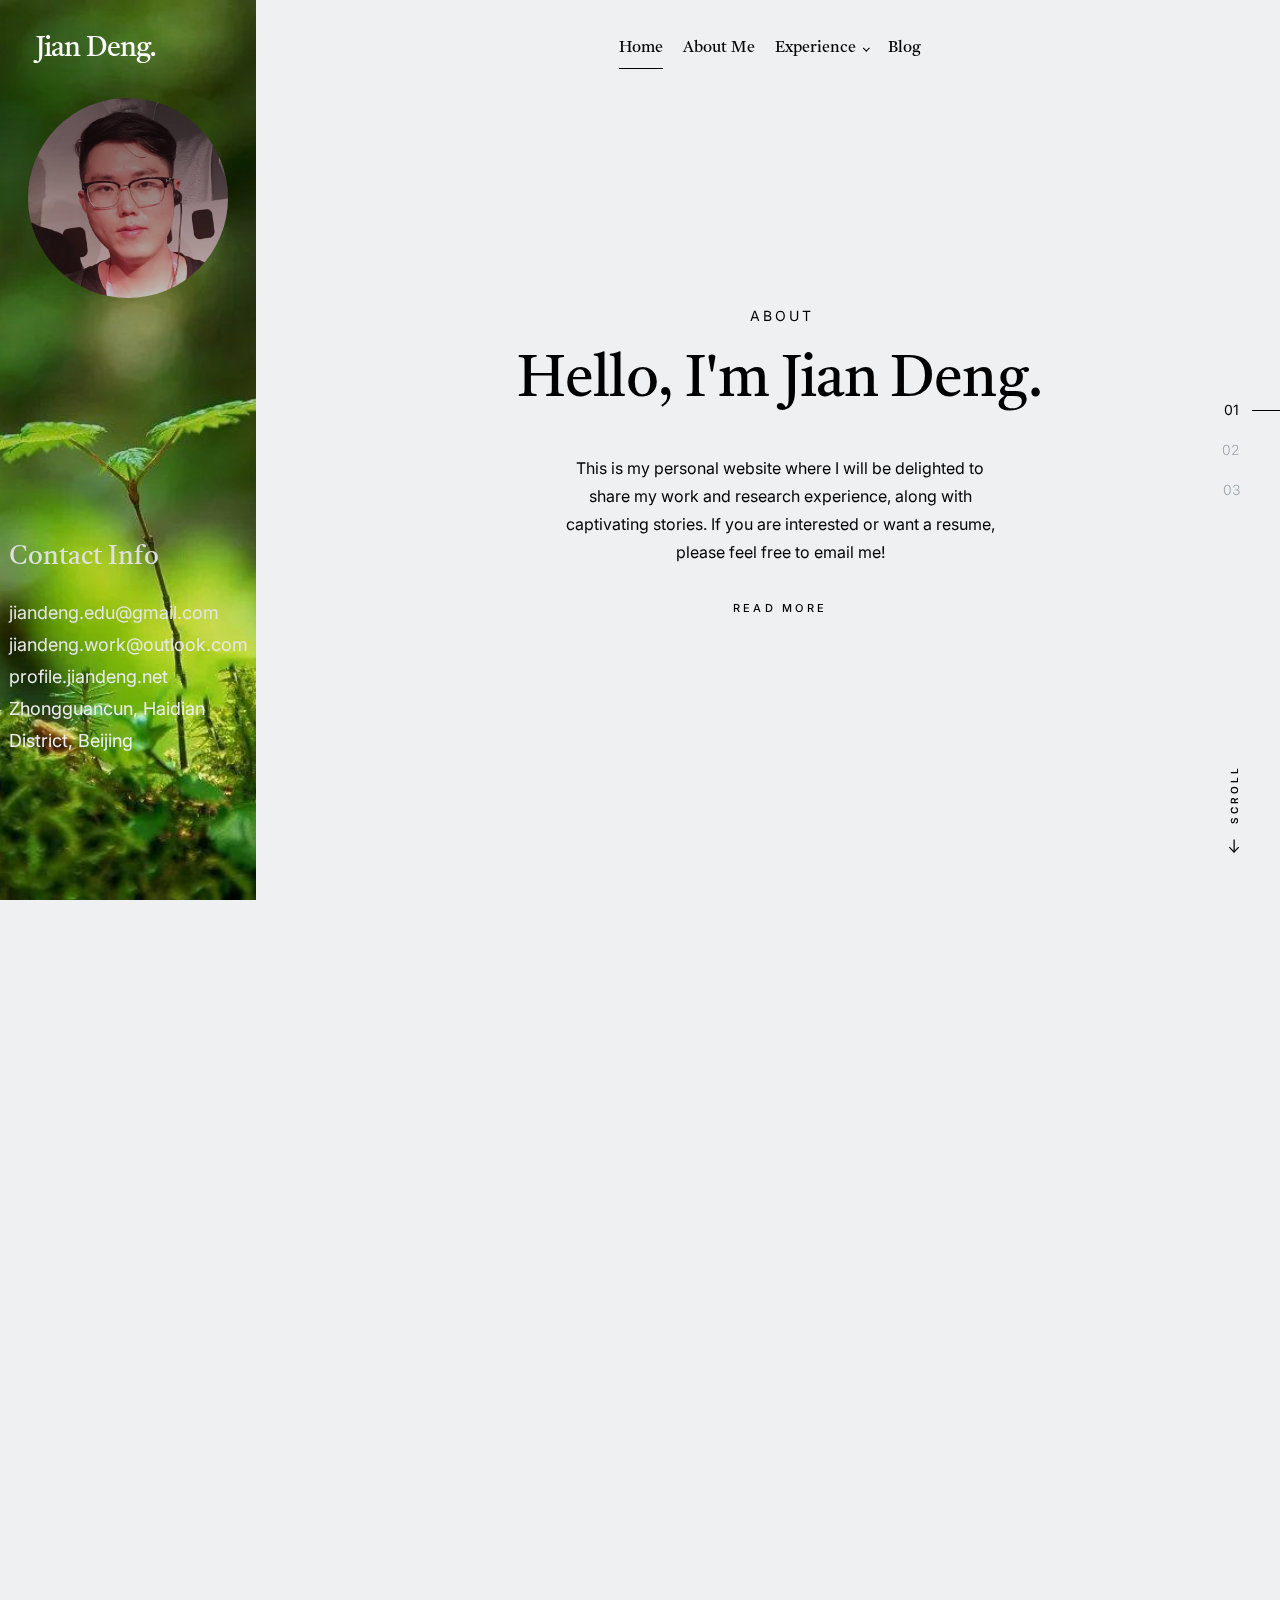
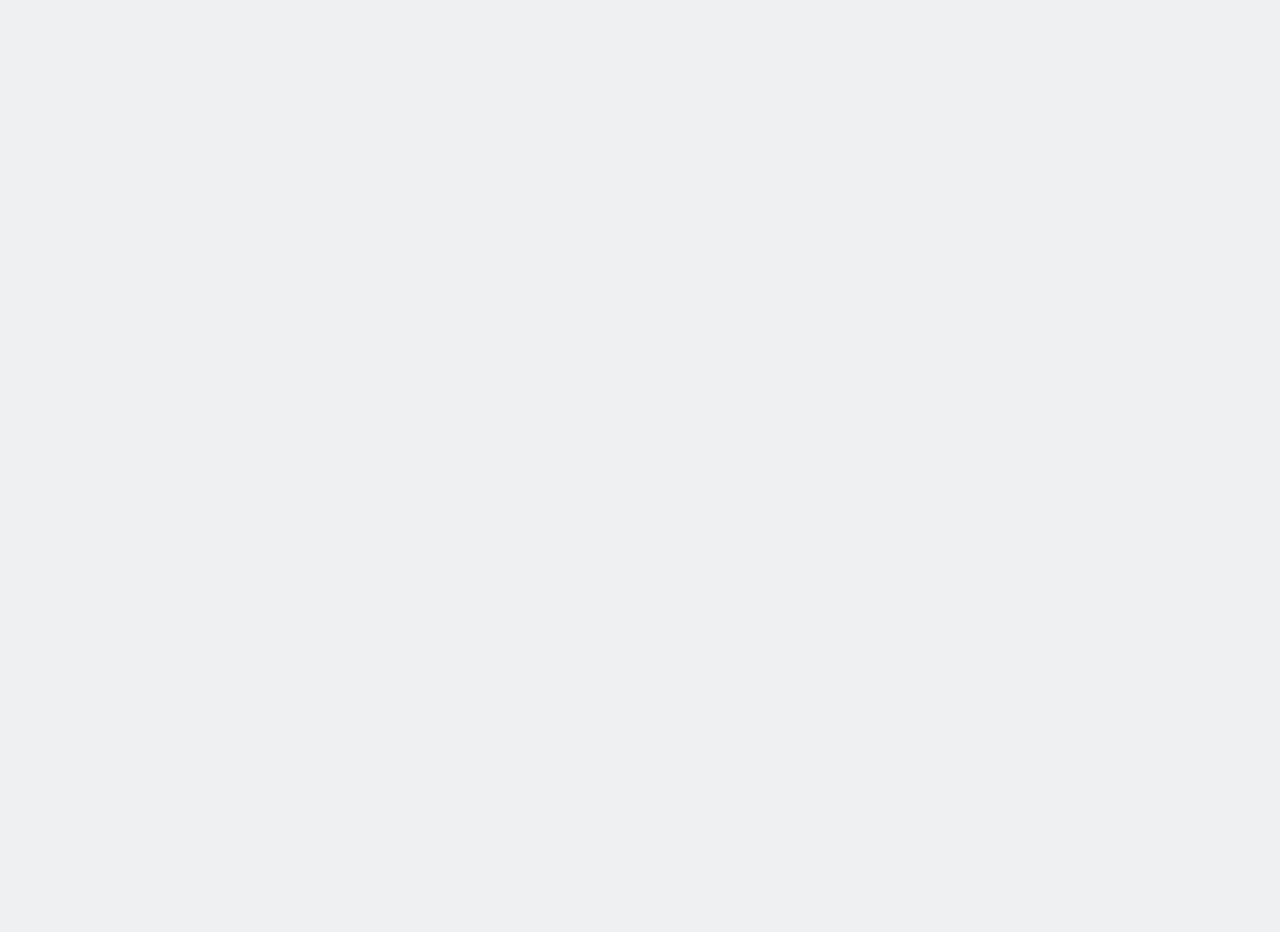
==== commit 22c2da7a: "blogs" ====
--- a/index.html
+++ b/index.html
@@ -144,6 +144,7 @@
                                         <h4>Contact Info</h4>
                                         <p>
                                             jiandeng.edu@gmail.com<br>
+                                            jiandeng.work@outlook.com<br>
                                             profile.jiandeng.net <br>
                                             Zhongguancun,
                                             Haidian District, Beijing  <br>
@@ -165,7 +166,7 @@
                                         </a>
                                     </h2>
                                     <p class="hero__entry-desc">
-                                        This is my personal website where I will be delighted to share my work and research experience, along with captivating stories. If you are interested or have any inquiries, please feel free to email me!</p>
+                                        This is my personal website where I will be delighted to share my work and research experience, along with captivating stories. If you are interested or want a resume, please feel free to email me!</p>
                                     <a class="hero__more-link" href="introduction.html">Read More</a>
                                 </div>
                             </div>
@@ -185,7 +186,7 @@
                                         </a>
                                     </h2>
                                     <p class="hero__entry-desc">
-                                        <b>10-year</b> veteran in the field of the Internet and software industry, rich in both development and project management experience, specialized in <b>full-stack development, performance optimization, architecture design
+                                        <b>10-year</b> veteran in the field of the Internet and software industry, rich in both development and project management, specialized in <b>full-stack development, performance optimization, architecture design
                                         , big data processing and artificial intelligence</b>
                                     </p>
                                     <a class="hero__more-link" href="career.html">Read More</a>
@@ -265,10 +266,10 @@
                         <article class="brick entry" data-animate-el>
 
                             <div class="entry__thumb">
-                                <a href="single-standard.html" class="thumb-link">
-                                    <img src="images/thumbs/blog/maze.jpg" alt="">
+                                <a href="B10000001.html" class="thumb-link">
+                                    <img src="images/thumbs/blog/multi_level_caching.png" alt="">
                                 </a>
-                            </div> <!-- end entry__thumb -->
+                            </div>  <!-- end entry__thumb -->
 
                             <div class="entry__text">
                                 <div class="entry__header">
@@ -279,55 +280,53 @@
                                             <a href="#0">Jian Deng</a>
                                         </span>
                                     </div>
-                                    <h1 class="entry__title"><a href="">Navigating the Career Maze: My Journey in the Job Search Jungle.</a></h1>
+                                    <h1 class="entry__title"><a href="B10000001.html">Multi-level Caching.</a></h1>
                                 </div>
                                 <div class="entry__excerpt">
                                     <p>
-                                        Uncover the highs, lows, and pivotal moments that shaped my journey, offering relatable experiences for job seekers
-                                        and a glimpse into the ever-changing landscape of the professional world.
-                                    </p>
-                                </div>
-                                <a class="entry__more-link" href="#0">Read More</a>
+                                        Multi-level Caching in software architecture is a pattern used to reduce the load on the database by reducing the number of times.
+                                    </p>
+                                </div>
+                                <a class="entry__more-link" href="B10000001.html">Read More</a>
                             </div> <!-- end entry__text -->
 
                         </article> <!-- end article -->
 
+
                         <article class="brick entry" data-animate-el>
 
                             <div class="entry__thumb">
-                                <a href="single-standard.html" class="thumb-link">
-                                    <img src="images/thumbs/blog/TOEFL.jpeg" alt="">
+                                <a href="B10000002.html" class="thumb-link">
+                                    <img src="images/thumbs/blog/high_concurency.png" alt="">
                                 </a>
-                            </div> <!-- end entry__thumb -->
+                            </div>  <!-- end entry__thumb -->
 
                             <div class="entry__text">
                                 <div class="entry__header">
                                     <div class="entry__meta">
+
                                         <span class="byline">
                                             By:
                                             <a href="#0">Jian Deng</a>
                                         </span>
                                     </div>
-                                    <h1 class="entry__title"><a href="">Embracing the Challenge: A Personal Account of Learning English and Navigating the TOEFL Pathway.</a></h1>
+                                    <h1 class="entry__title"><a href="B10000002.html">High Concurrency Principles</a></h1>
                                 </div>
                                 <div class="entry__excerpt">
                                     <p>
-                                        This brief story captures the essence of my journey—filled with ordinary moments,
-                                        subtle triumphs, and the candid experience of language exploration. Join me in this unassuming narrative
-                                        that sheds light on the nuances of my life during this transformative period, offering a relatable story
-                                        for those on a similar path.
-                                    </p>
-                                </div>
-                                <a class="entry__more-link" href="#0">Read More</a>
+                                        High Concurrency Principles are essential techniques to consider when designing a software system. System design is a meticulous and ongoing process, involving identifying and addressing gaps during development, ultimately resulting in a well-crafted system.
+                                    </p>
+                                </div>
+                                <a class="entry__more-link" href="B10000002.html">Read More</a>
                             </div> <!-- end entry__text -->
 
-                        </article> <!-- end entry -->
+                        </article> <!-- end article -->
 
                         <article class="brick entry" data-animate-el>
 
                             <div class="entry__thumb">
-                                <a href="single-standard.html" class="thumb-link">
-                                    <img src="images/thumbs/blog/multi_level_caching.png" alt="">
+                                <a href="B10000003.html" class="thumb-link">
+                                    <img src="images/thumbs/blog/Principles%20of%20High-Availability%20Business%20Design.png" alt="">
                                 </a>
                             </div>  <!-- end entry__thumb -->
 
@@ -340,24 +339,23 @@
                                             <a href="#0">Jian Deng</a>
                                         </span>
                                     </div>
-                                    <h1 class="entry__title"><a href="B10000001.html">Multi-level Caching.</a></h1>
+                                    <h1 class="entry__title"><a href="B10000003.html">Principles of High-Availability Business Design</a></h1>
                                 </div>
                                 <div class="entry__excerpt">
                                     <p>
-                                        Multi-level Caching in software architecture is a pattern used to reduce the load on the database by reducing the number of times.
-                                    </p>
-                                </div>
-                                <a class="entry__more-link" href="B10000001.html">Read More</a>
+                                        Discover key strategies for creating resilient architectures that ensure continuous operations, minimize downtime, and establish a solid foundation for long-term success in the dynamic business landscape.
+                                    </p>
+                                </div>
+                                <a class="entry__more-link" href="B10000003.html">Read More</a>
                             </div> <!-- end entry__text -->
 
                         </article> <!-- end article -->
 
-
                         <article class="brick entry" data-animate-el>
 
                             <div class="entry__thumb">
-                                <a href="single-standard.html" class="thumb-link">
-                                    <img src="images/thumbs/blog/high_concurency.png" alt="">
+                                <a href="B10000004.html" class="thumb-link">
+                                    <img src="images/thumbs/blog/Construction-Ideas-for-Anti-Fraud-Systems.jpg" alt="">
                                 </a>
                             </div>  <!-- end entry__thumb -->
 
@@ -370,14 +368,43 @@
                                             <a href="#0">Jian Deng</a>
                                         </span>
                                     </div>
-                                    <h1 class="entry__title"><a href="B10000002.html">High Concurrency Principles</a></h1>
+                                    <h1 class="entry__title"><a href="B10000004.html">Construction Ideas for Anti-Fraud Systems</a></h1>
                                 </div>
                                 <div class="entry__excerpt">
                                     <p>
-                                        High Concurrency Principles are essential techniques to consider when designing a software system. System design is a meticulous and ongoing process, involving identifying and addressing gaps during development, ultimately resulting in a well-crafted system.
-                                    </p>
-                                </div>
-                                <a class="entry__more-link" href="B10000002.html">Read More</a>
+                                        The introduction about the dynamic prevention and control philosophy derived from practical experience, based on this risk control philosophy.
+                                    </p>
+                                </div>
+                                <a class="entry__more-link" href="B10000004.html">Read More</a>
+                            </div> <!-- end entry__text -->
+
+                        </article> <!-- end article -->
+
+                        <article class="brick entry" data-animate-el>
+
+                            <div class="entry__thumb">
+                                <a href="B10000005.html" class="thumb-link">
+                                    <img src="images/thumbs/blog/Data_processing.png" alt="">
+                                </a>
+                            </div>  <!-- end entry__thumb -->
+
+                            <div class="entry__text">
+                                <div class="entry__header">
+                                    <div class="entry__meta">
+
+                                        <span class="byline">
+                                            By:
+                                            <a href="#0">Jian Deng</a>
+                                        </span>
+                                    </div>
+                                    <h1 class="entry__title"><a href="B10000005.html">Anti-Fraud Systems Data Processing</a></h1>
+                                </div>
+                                <div class="entry__excerpt">
+                                    <p>
+                                        I will introduce how I use machine learning in the anti-fraud scenario. This article mainly focuses on data processing. As for training models and tuning parameters, they are still being explored.
+                                    </p>
+                                </div>
+                                <a class="entry__more-link" href="B10000005.html">Read More</a>
                             </div> <!-- end entry__text -->
 
                         </article> <!-- end article -->
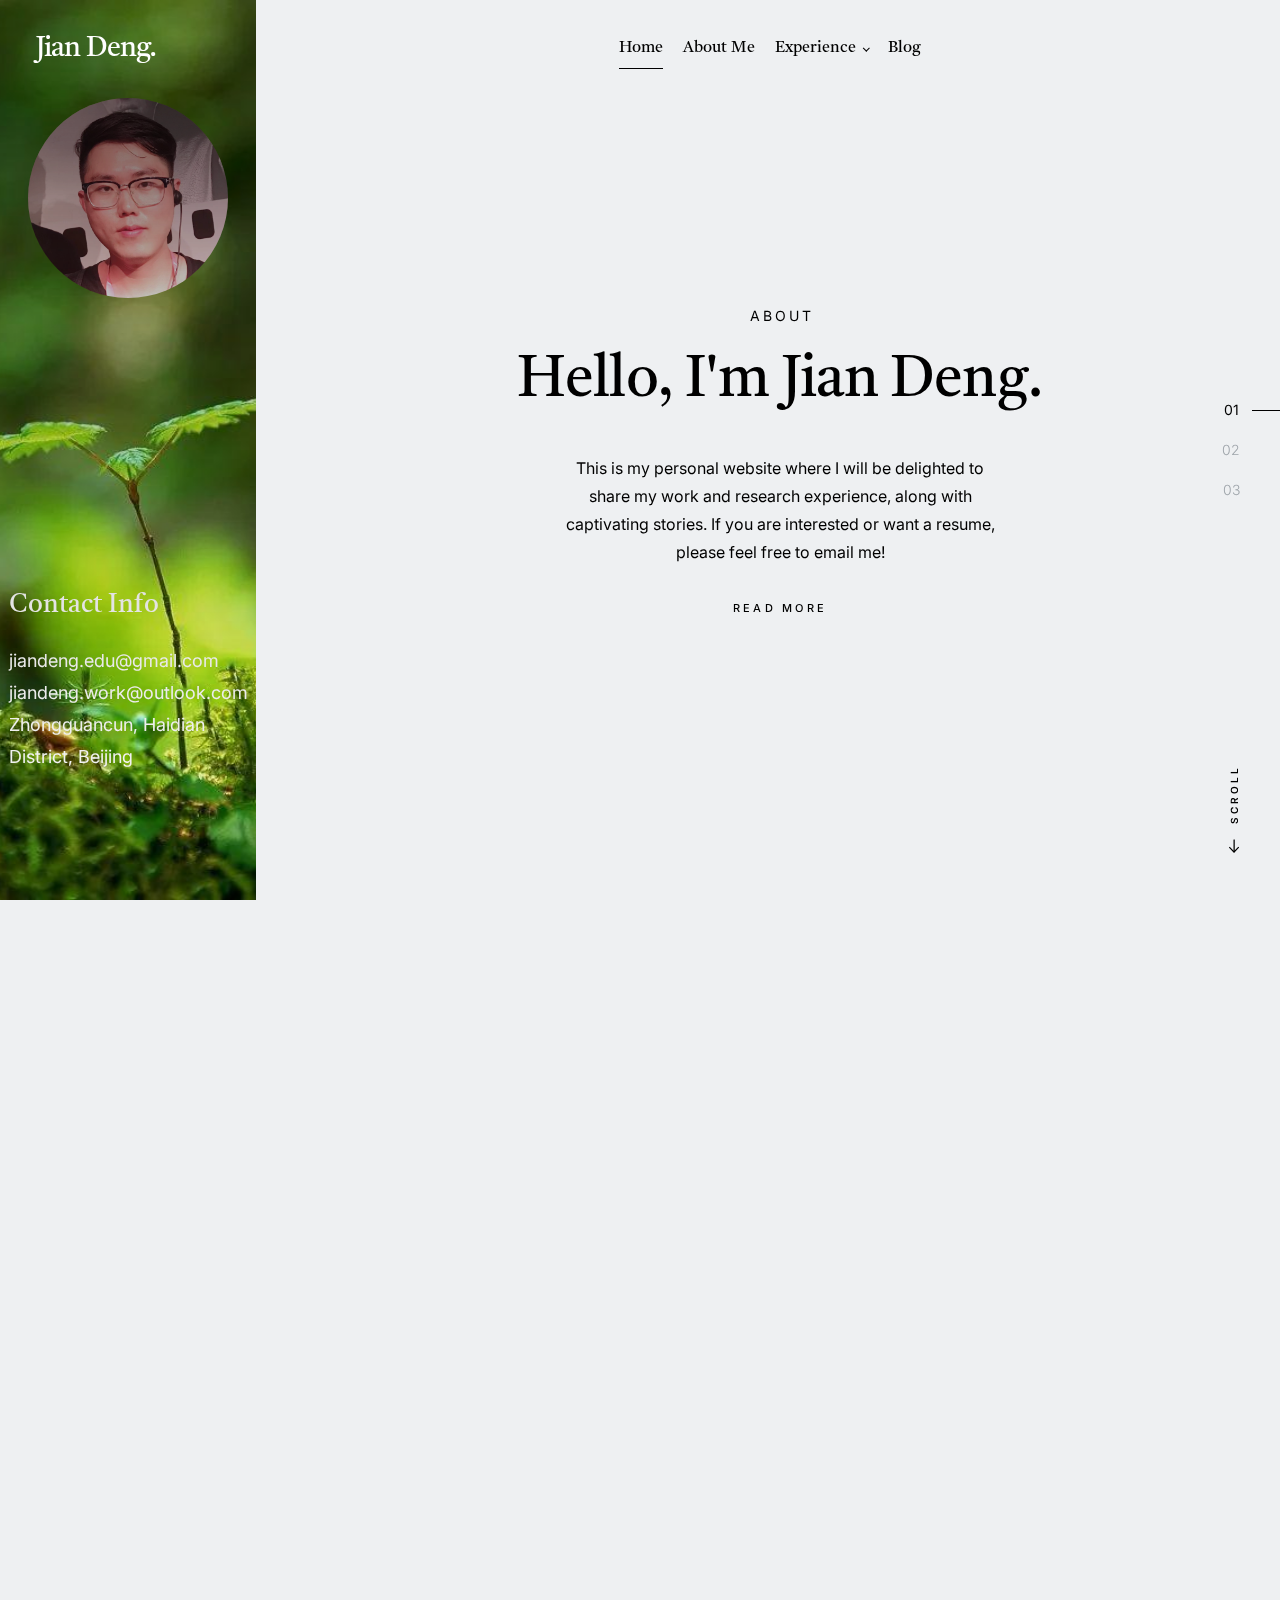
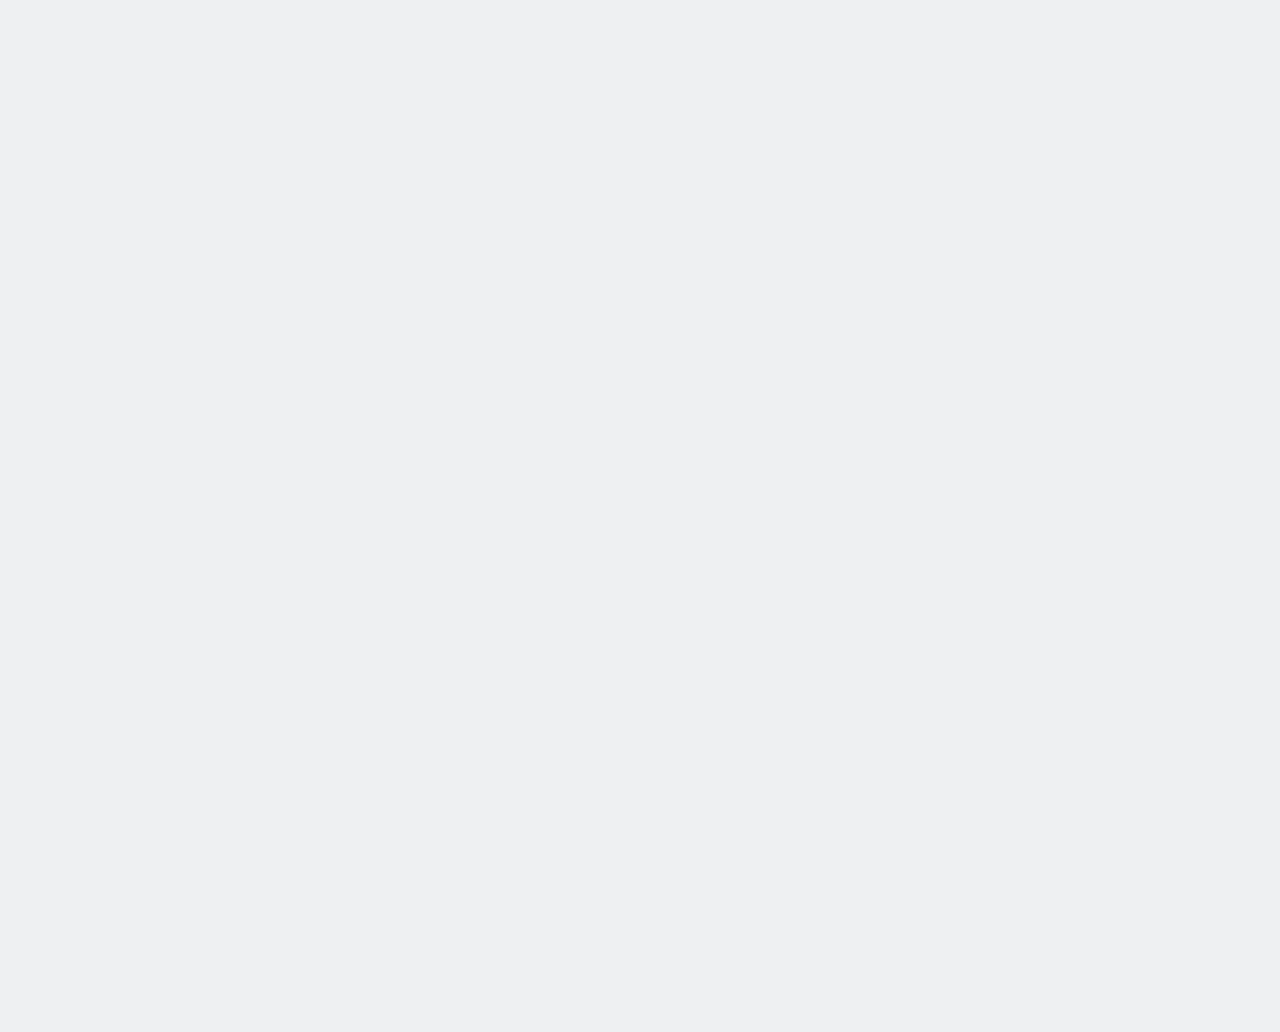
==== commit b2c0a0c0: "blogs" ====
--- a/index.html
+++ b/index.html
@@ -145,7 +145,6 @@
                                         <p>
                                             jiandeng.edu@gmail.com<br>
                                             jiandeng.work@outlook.com<br>
-                                            profile.jiandeng.net <br>
                                             Zhongguancun,
                                             Haidian District, Beijing  <br>
                                         </p>
@@ -408,7 +407,34 @@
                             </div> <!-- end entry__text -->
 
                         </article> <!-- end article -->
-
+                        <article class="brick entry" data-animate-el>
+
+                            <div class="entry__thumb">
+                                <a href="B10000006.html" class="thumb-link">
+                                    <img src="images/thumbs/blog/ad-formats.jpg" alt="">
+                                </a>
+                            </div>  <!-- end entry__thumb -->
+
+                            <div class="entry__text">
+                                <div class="entry__header">
+                                    <div class="entry__meta">
+
+                                        <span class="byline">
+                                            By:
+                                            <a href="#0">Jian Deng</a>
+                                        </span>
+                                    </div>
+                                    <h1 class="entry__title"><a href="B10000006.html">Ad Serving Engine Architecture</a></h1>
+                                </div>
+                                <div class="entry__excerpt">
+                                    <p>
+                                        This article will explore deeper into the working principles of online ad delivery. This section first introduces the main functional modules and architecture of the DSP project I was participated.
+                                    </p>
+                                </div>
+                                <a class="entry__more-link" href="B10000006.html">Read More</a>
+                            </div> <!-- end entry__text -->
+
+                        </article> <!-- end article -->
                     </div> <!-- end bricks-wrapper -->
 
                 </div> <!-- end masonry-->
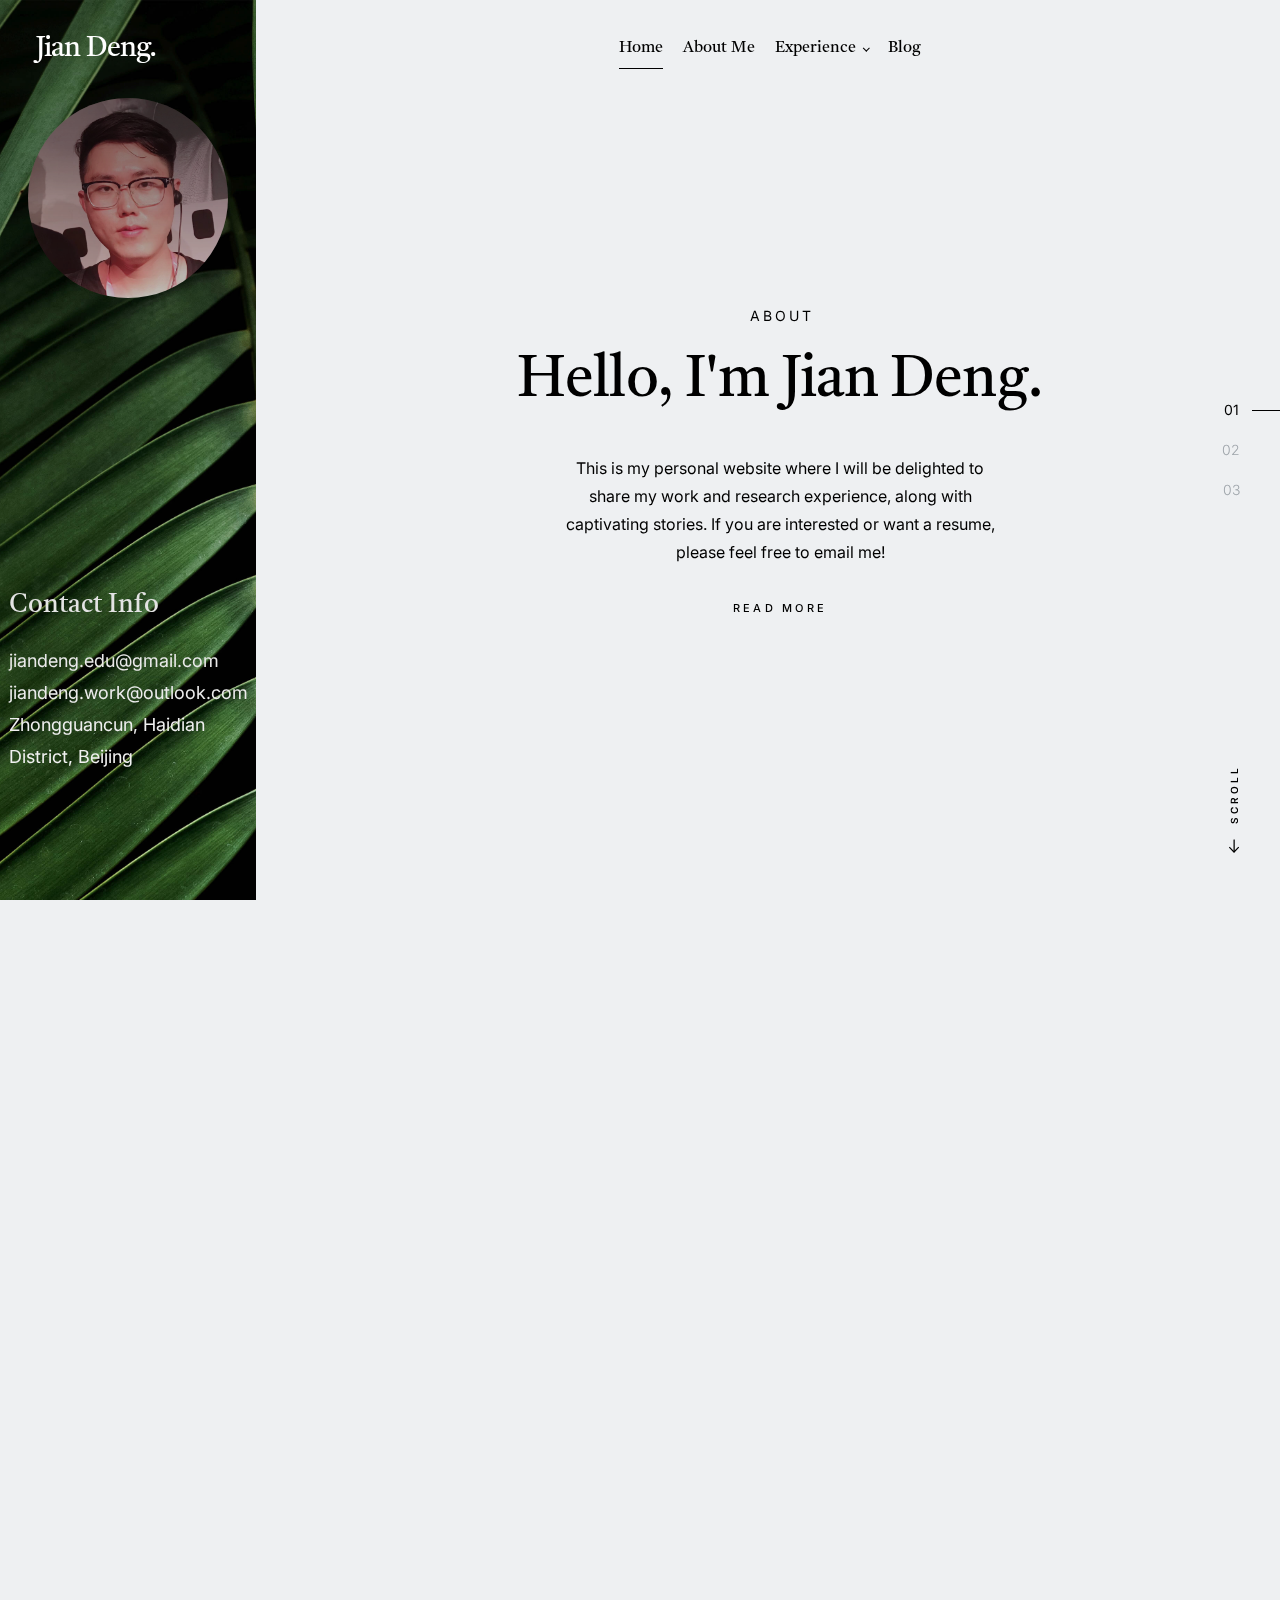
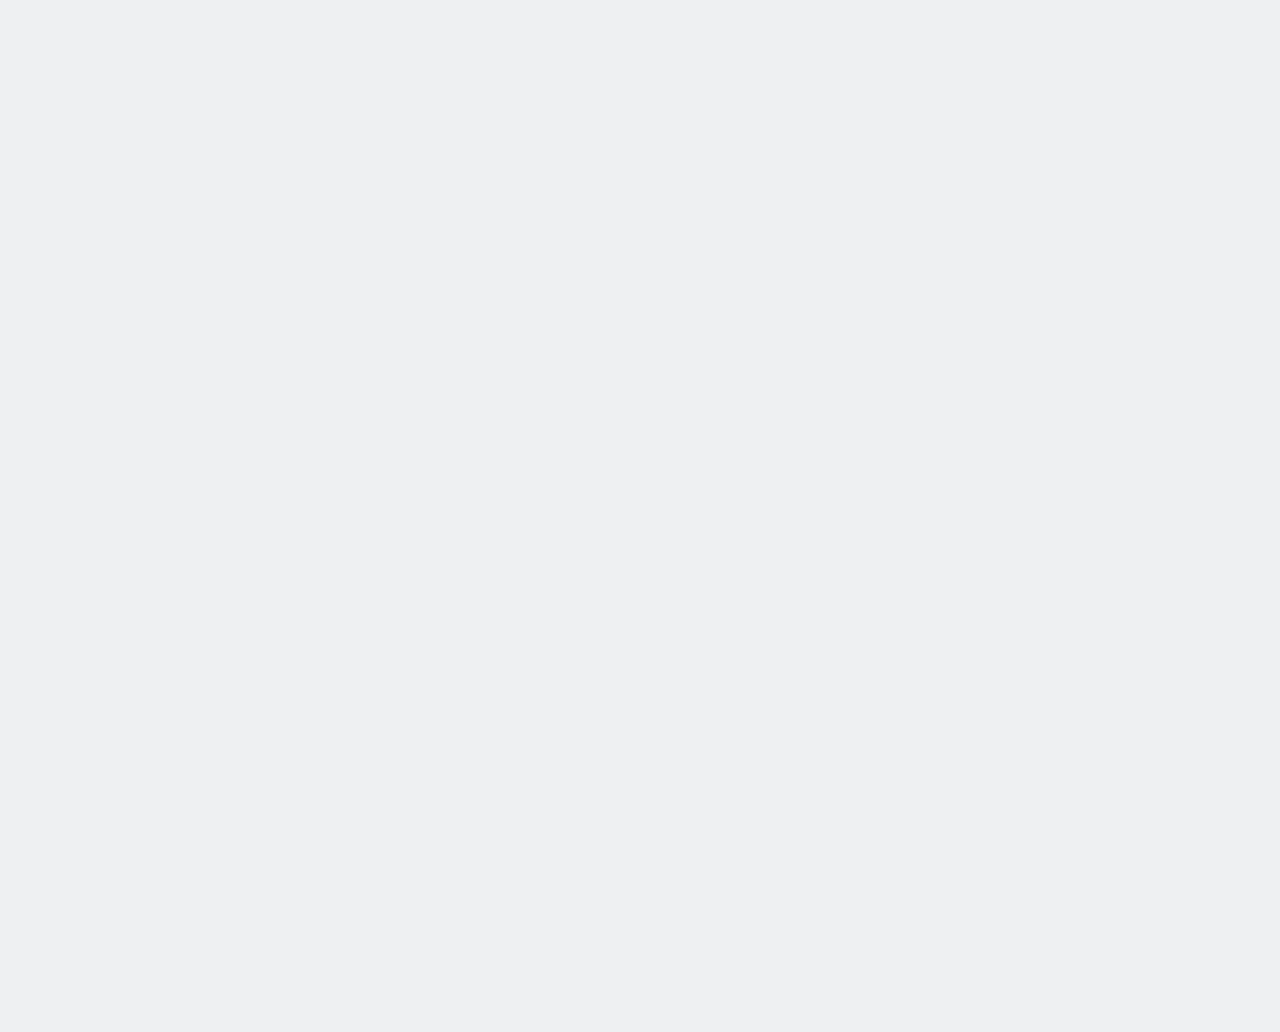
==== commit 51a7d703: "blogs" ====
--- a/index.html
+++ b/index.html
@@ -133,7 +133,7 @@
 
                     <div class="swiper-wrapper">
                         <article class="hero__slide swiper-slide">
-                            <div class="hero__entry-image" style="background-image: url('images/thumbs/featured/me_background.jpeg')"/>
+                            <div class="hero__entry-image" style="background-image: url('images/thumbs/featured/featured-02_2000.jpg')"/>
                                 <div class="me hero__entry-image" style="background-image: url('images/avatars/me2.jpg');"></div>
                                 <!--<div class="hero__entry-image">I am a young individual from a small town, currently working in Beijing and dedicated to a career in software development.
                                     The pursuit of knowledge has not only transformed my life but has also paved the way for engaging in work that truly sparks my passion, offering boundless potential for the exciting journey ahead.
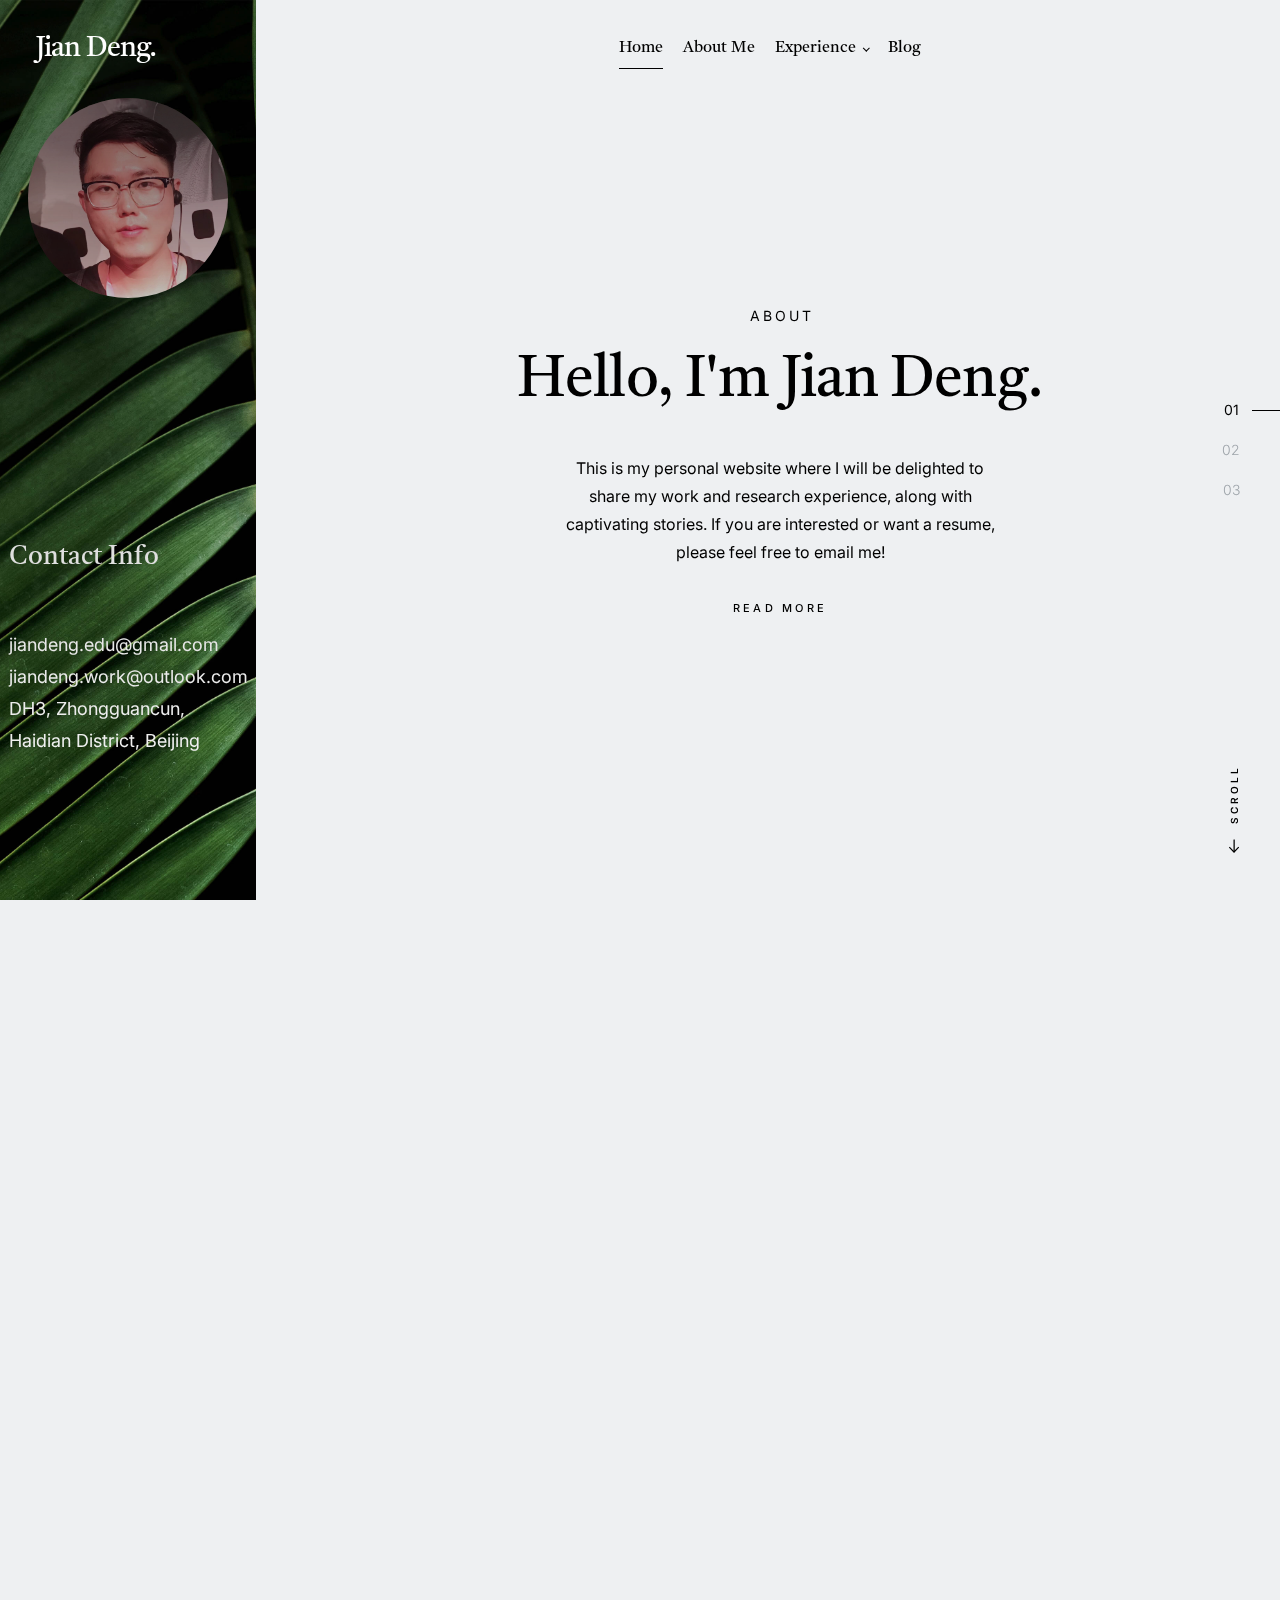
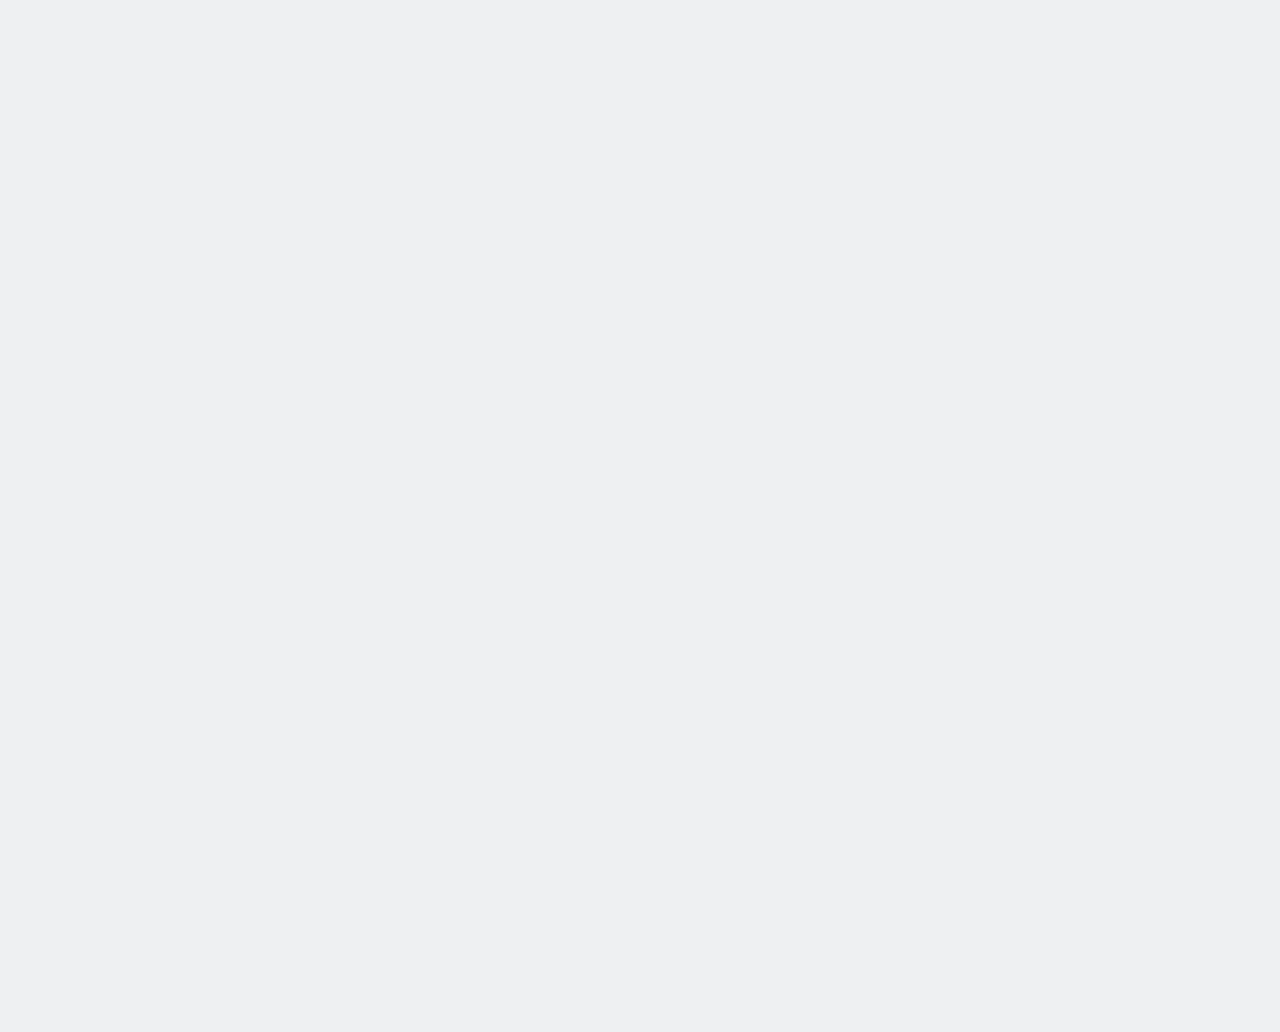
==== commit 5089d02f: "blogs" ====
--- a/index.html
+++ b/index.html
@@ -142,10 +142,10 @@
 
                                     <div class="column">
                                         <h4>Contact Info</h4>
-                                        <p>
+                                        <br>
                                             jiandeng.edu@gmail.com<br>
                                             jiandeng.work@outlook.com<br>
-                                            Zhongguancun,
+                                            DH3, Zhongguancun,
                                             Haidian District, Beijing  <br>
                                         </p>
                                     </div>
